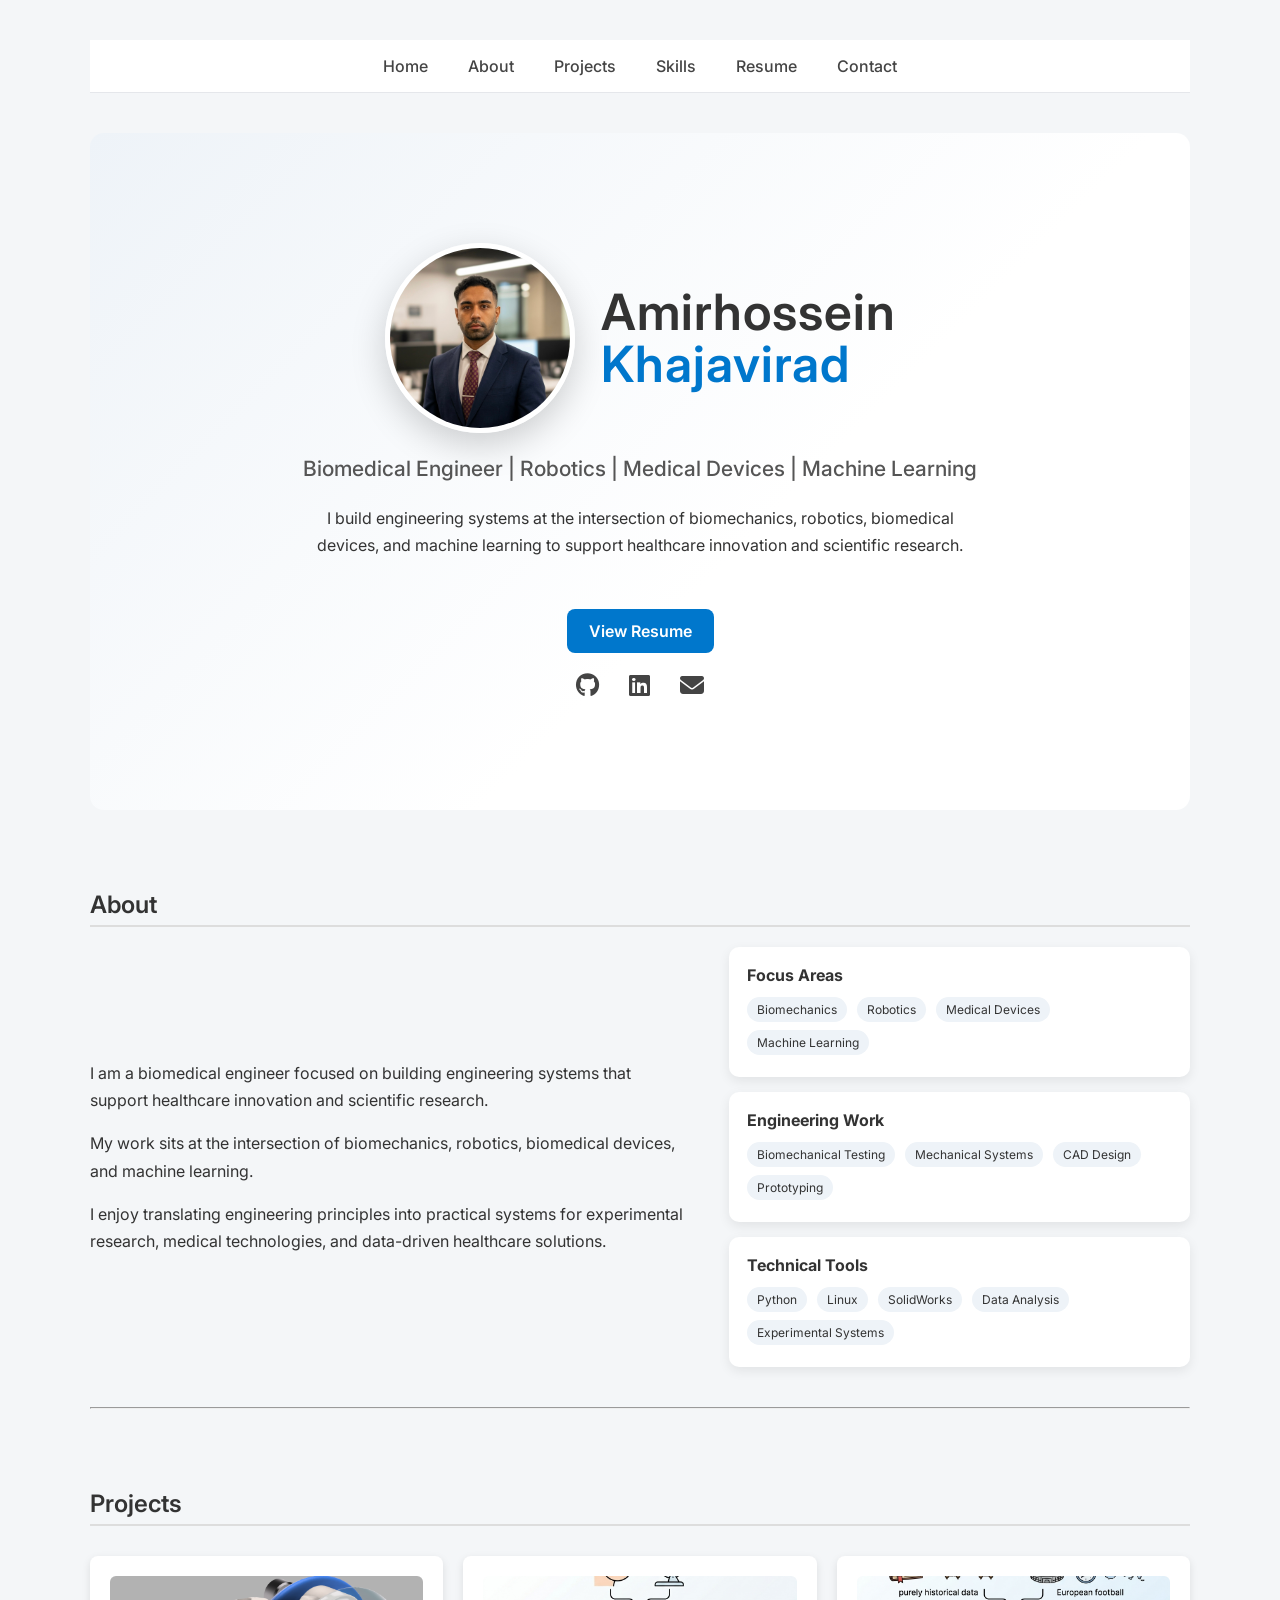
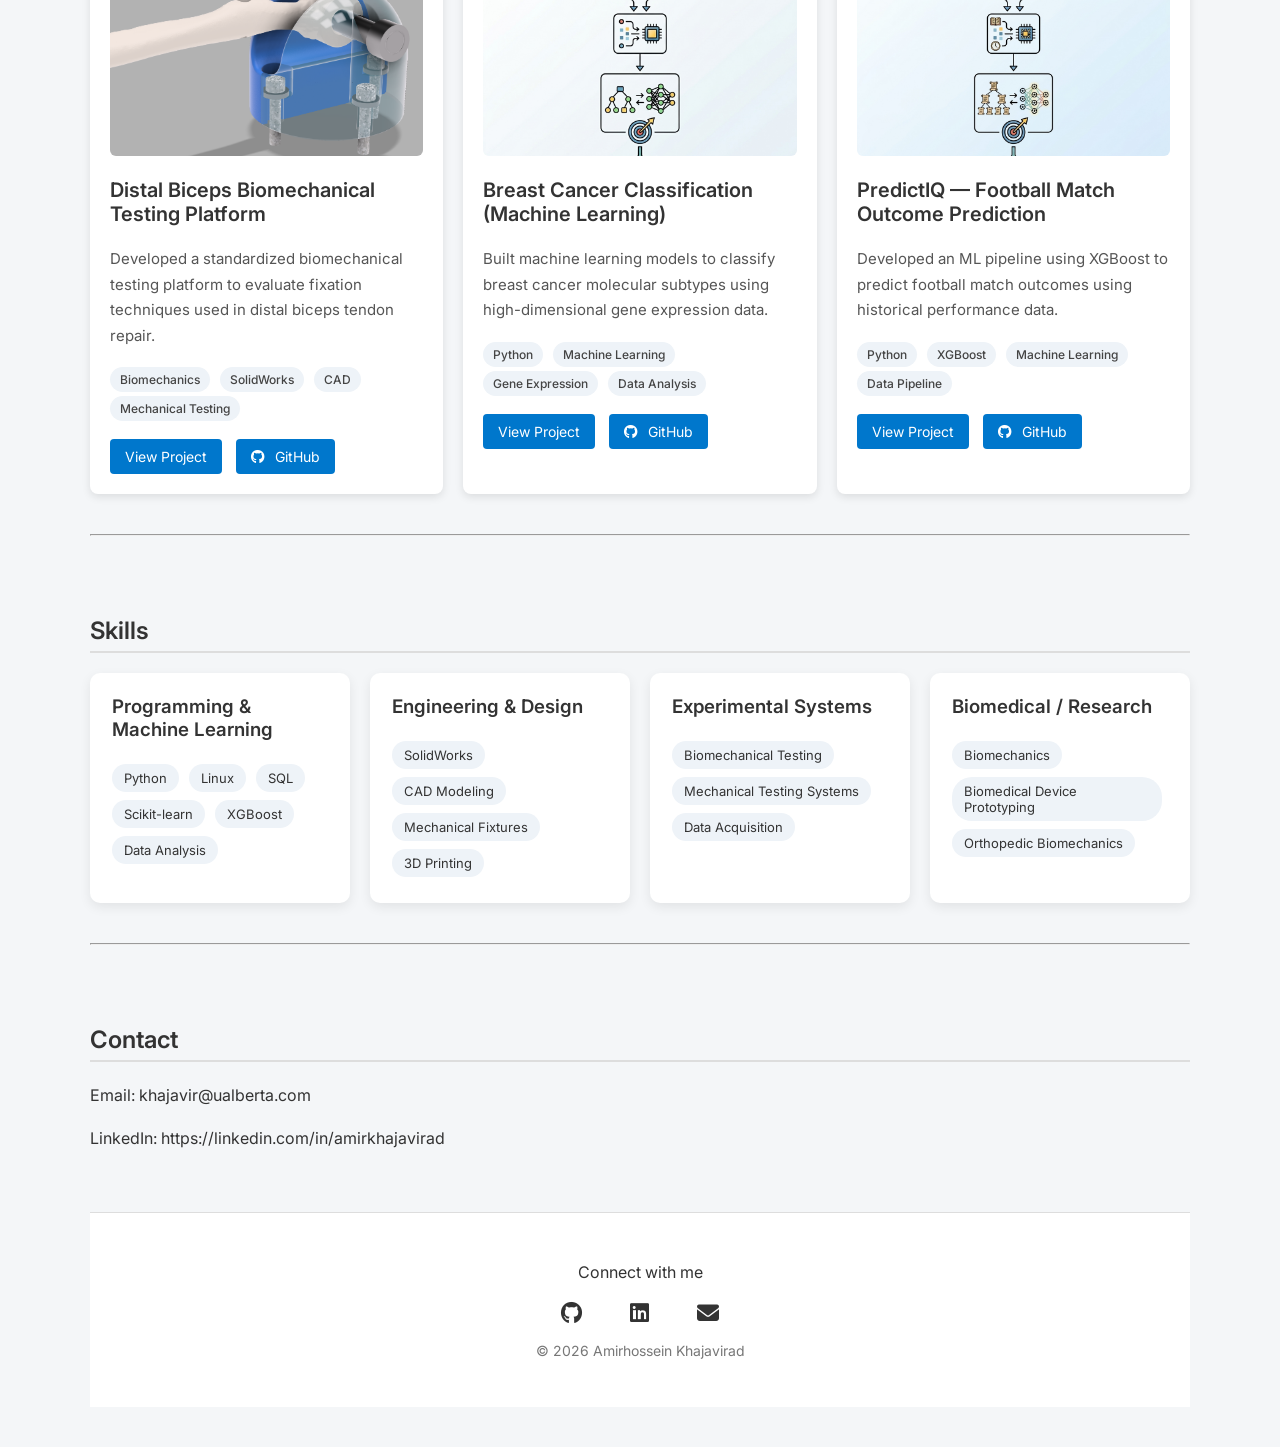
==== index.html @ d146bbdd "About part Refinement - tag" ====
<!DOCTYPE html>
<html>

<head>

<title>Amirhossein Khajavirad</title>

<link rel="preconnect" href="https://fonts.googleapis.com">
<link rel="preconnect" href="https://fonts.gstatic.com" crossorigin>

<link href="https://fonts.googleapis.com/css2?family=Inter:wght@300;400;500;600&display=swap" rel="stylesheet">

<link rel="stylesheet" href="https://cdnjs.cloudflare.com/ajax/libs/font-awesome/6.5.0/css/all.min.css">

<link rel="stylesheet" href="style.css">

</head>


<body>

<div class="container">

<nav>
<a href="#">Home</a>
<a href="#about">About</a>
<a href="#projects">Projects</a>
<a href="#skills">Skills</a>
<a href="files/resume.pdf" target="_blank">Resume</a>
<a href="#contact">Contact</a>
</nav>

<section class="hero">

<div class="hero-top">

<img src="images/profile.PNG" alt="Amirhossein Khajavirad" class="profile-photo">

<h1 class="hero-name">
<span>Amirhossein</span>
<span>Khajavirad</span>
</h1>

</div>

<p class="subtitle">
Biomedical Engineer | Robotics | Medical Devices | Machine Learning
</p>

<p class="hero-intro">
I build engineering systems at the intersection of biomechanics, robotics, biomedical devices, and machine learning to support healthcare innovation and scientific research.
</p>

<a class="resume-button" href="files/resume.pdf" target="_blank">View Resume</a>

<div class="hero-social">

<a href="https://github.com/Amirkhajavirad" target="_blank">
<i class="fa-brands fa-github"></i>
</a>

<a href="https://linkedin.com/in/amirkhajavirad" target="_blank">
<i class="fa-brands fa-linkedin"></i>
</a>

<a href="mailto:khajavir@ualberta.ca">
<i class="fa-solid fa-envelope"></i>
</a>

</div>

</section>

<h2 id="about">About</h2>

<div class="about-container">

<div class="about-text">

<p>
I am a biomedical engineer focused on building engineering systems that support healthcare innovation and scientific research.
</p>

<p>
My work sits at the intersection of biomechanics, robotics, biomedical devices, and machine learning.
</p>

<p>
I enjoy translating engineering principles into practical systems for experimental research, medical technologies, and data-driven healthcare solutions.
</p>

</div>

<div class="about-highlights">

<div class="about-box">

<h4>Focus Areas</h4>

<div class="about-tags">
<span>Biomechanics</span>
<span>Robotics</span>
<span>Medical Devices</span>
<span>Machine Learning</span>
</div>

</div>

<div class="about-box">

<h4>Engineering Work</h4>

<div class="about-tags">
<span>Biomechanical Testing</span>
<span>Mechanical Systems</span>
<span>CAD Design</span>
<span>Prototyping</span>
</div>

</div>

<div class="about-box">

<h4>Technical Tools</h4>

<div class="about-tags">
<span>Python</span>
<span>Linux</span>
<span>SolidWorks</span>
<span>Data Analysis</span>
<span>Experimental Systems</span>
</div>

</div>

</div>

</div>

<hr>

<h2 id="projects">Projects</h2>

<div class="projects">

<div class="project-card">

<img src="images/distal-biceps-project.png" alt="Distal Biceps Project">

<h3>Distal Biceps Biomechanical Testing Platform</h3>

<p>
Developed a standardized biomechanical testing platform to evaluate fixation techniques used in distal biceps tendon repair.
</p>

<div class="project-tags">
<span>Biomechanics</span>
<span>SolidWorks</span>
<span>CAD</span>
<span>Mechanical Testing</span>
</div>

<div class="project-buttons">

<a href="#">View Project</a>

<a href="#" class="github-btn">
<i class="fa-brands fa-github"></i> GitHub
</a>

</div>

</div>

<div class="project-card">

<img src="images/breast-cancer-ml.png" alt="Breast Cancer ML Project">

<h3>Breast Cancer Classification (Machine Learning)</h3>

<p>
Built machine learning models to classify breast cancer molecular subtypes using high-dimensional gene expression data.
</p>

<div class="project-tags">
<span>Python</span>
<span>Machine Learning</span>
<span>Gene Expression</span>
<span>Data Analysis</span>
</div>

<div class="project-buttons">

<a href="#">View Project</a>

<a href="#" class="github-btn">
<i class="fa-brands fa-github"></i> GitHub
</a>

</div>

</div>

<div class="project-card">

<img src="images/predictiq.png" alt="PredictIQ Project">

<h3>PredictIQ — Football Match Outcome Prediction</h3>

<p>
Developed an ML pipeline using XGBoost to predict football match outcomes using historical performance data.
</p>

<div class="project-tags">
<span>Python</span>
<span>XGBoost</span>
<span>Machine Learning</span>
<span>Data Pipeline</span>
</div>

<div class="project-buttons">

<a href="#">View Project</a>

<a href="#" class="github-btn">
<i class="fa-brands fa-github"></i> GitHub
</a>

</div>

</div>

</div>

<hr>

<h2 id="skills">Skills</h2>

<div class="skills">

<div class="skill-card">
<h3>Programming & Machine Learning</h3>

<div class="skill-tags">
<span>Python</span>
<span>Linux</span>
<span>SQL</span>
<span>Scikit-learn</span>
<span>XGBoost</span>
<span>Data Analysis</span>
</div>

</div>

<div class="skill-card">
<h3>Engineering & Design</h3>

<div class="skill-tags">
<span>SolidWorks</span>
<span>CAD Modeling</span>
<span>Mechanical Fixtures</span>
<span>3D Printing</span>
</div>

</div>

<div class="skill-card">
<h3>Experimental Systems</h3>

<div class="skill-tags">
<span>Biomechanical Testing</span>
<span>Mechanical Testing Systems</span>
<span>Data Acquisition</span>
</div>

</div>

<div class="skill-card">
<h3>Biomedical / Research</h3>

<div class="skill-tags">
<span>Biomechanics</span>
<span>Biomedical Device Prototyping</span>
<span>Orthopedic Biomechanics</span>
</div>

</div>

</div> 

<hr>

<h2 id="contact">Contact</h2>

<p>Email: khajavir@ualberta.com</p>
<p>LinkedIn: https://linkedin.com/in/amirkhajavirad</p>

<footer class="footer">

<p>Connect with me</p>

<div class="footer-links">

<a href="https://github.com/Amirkhajavirad" target="_blank">
<i class="fa-brands fa-github"></i>
</a>

<a href="https://linkedin.com/in/amirkhajavirad" target="_blank">
<i class="fa-brands fa-linkedin"></i>
</a>

<a href="mailto:khajavir@ualberta.com">
<i class="fa-solid fa-envelope"></i>
</a>

</div>

<p class="copyright">
© 2026 Amirhossein Khajavirad
</p>

</footer>

</div>

</body>

</html>
---- style.css ----
html {
    scroll-behavior: smooth;
}

body {
    font-family: 'Inter', sans-serif;
    margin: 0;
    padding: 40px;
    background-color: #f4f6f8;
    color: #333;
}

p {
    line-height: 1.7;
}

.container {
    max-width: 1100px;
    margin: auto;
    padding: 0 25px;
}

section {
    scroll-margin-top: 90px;
}

h1 {
    font-size: 40px;
}

h1, h2, h3 {
    font-weight: 600;
}

h2 {
    scroll-margin-top: 90px;
}

h2 {
    margin-top: 80px;
    margin-bottom: 20px;
    border-bottom: 2px solid #ddd;
    padding-bottom: 6px;
}

.about-text {
    max-width: 800px;
    margin: auto;
    line-height: 1.6;
}

ul {
    max-width: 800px;
}

hr {
    margin: 40px 0;
}

nav {
    position: sticky;
    top: 0;
    background: white;
    padding: 16px 0;
    text-align: center;
    border-bottom: 1px solid #e5e7eb;
    z-index: 1000;
}

nav {
    margin-bottom: 30px;
    font-weight: bold;
}

nav a {
    margin: 0 18px;
    text-decoration: none;
    color: #444;
    font-weight: 500;
    position: relative;
}

nav a:hover {
    color: #0077cc;
}

nav a::after {
    content: "";
    position: absolute;
    left: 0;
    bottom: -4px;
    width: 0%;
    height: 2px;
    background: #0077cc;
    transition: width 0.25s ease;
}

nav a:hover::after {
    width: 100%;
}

.hero {
    text-align: center;
    padding: 110px 20px;
    margin-top: 40px;
    background: linear-gradient(135deg, #eef3f8 0%, #ffffff 60%);
    border-radius: 14px;
    position: relative;
}

.hero-top {
    display: flex;
    align-items: center;
    justify-content: center;
    gap: 20px;
    margin-bottom: 15px;
}

.hero-top {
    display: flex;
    align-items: center;
    justify-content: center;
    gap: 26px;
    margin-bottom: 18px;
}

.hero-name {
    display: flex;
    flex-direction: column;
    align-items: flex-start;
    font-size: 56px;
    margin: 0;
    line-height: 1.05;
    letter-spacing: -0.5px;
}

.hero-name span:last-child {
    color: #0077cc;
}

.profile-photo {
    width: 180px;
    height: 180px;
    object-fit: cover;
    border-radius: 50%;
    border: 5px solid white;
    box-shadow: 0 12px 35px rgba(0,0,0,0.18);
}

.hero h1 {
    font-size: 50px;
    margin: 0;
    letter-spacing: 1px;
}

.hero-intro {
    max-width: 650px;
    margin: 15px auto 25px auto;
    line-height: 1.7;
}

.subtitle {
    font-size: 21px;
    color: #555;
    text-align: center;
    max-width: 700px;
    margin: 18px auto;
    font-weight: 500;
}


.projects {
    display: grid;
    grid-template-columns: repeat(auto-fit, minmax(250px, 1fr));
    gap: 20px;
    margin-top: 20px;
}

.project-card {
    background: white;
    padding: 20px;
    margin-top: 10px;
    border-radius: 8px;
    box-shadow: 0px 3px 8px rgba(0,0,0,0.1);
    transition: transform 0.2s ease, box-shadow 0.2s ease;
}

.project-card:hover {
    transform: translateY(-6px);
    box-shadow: 0px 12px 24px rgba(0,0,0,0.18);
}

.project-card h3 {
    margin-top: 8px;
    font-size: 20px;
}

.project-card p {
    font-size: 15px;
    color: #555;
}

.project-card img {
    width: 100%;
    height: 180px;
    object-fit: cover;
    border-radius: 6px;
    margin-bottom: 10px;
}

.project-buttons {
    margin-top: 18px;
}

.project-buttons a {
    display: inline-block;
    margin-right: 10px;
    padding: 9px 15px;
    background-color: #0077cc;
    color: white;
    text-decoration: none;
    border-radius: 4px;
    font-size: 14px;
}

.project-buttons a:hover {
    background-color: #005fa3;
}

.resume-button {
    display: inline-block;
    margin-top: 25px;
    padding: 12px 22px;
    background-color: #0077cc;
    color: white;
    text-decoration: none;
    border-radius: 8px;
    font-weight: 600;
    transition: all 0.2s ease;
}

.resume-button:hover {
    background-color: #005fa3;
    transform: translateY(-2px);
}

.skills {
    display: grid;
    grid-template-columns: repeat(auto-fit, minmax(250px, 1fr));
    gap: 20px;
    margin-top: 20px;
}

.skill-card {
    background: white;
    padding: 22px;
    border-radius: 10px;
    box-shadow: 0px 4px 12px rgba(0,0,0,0.08);
    transition: transform 0.2s ease, box-shadow 0.2s ease;
}

.skill-card:hover {
    transform: translateY(-4px);
    box-shadow: 0px 10px 24px rgba(0,0,0,0.12);
}
.skill-card h3 {
    margin-top: 0;
}

.footer {
    margin-top: 60px;
    padding: 30px;
    background: white;
    border-top: 1px solid #ddd;
    text-align: center;
}

.footer-links {
    margin: 10px 0;
}

.footer-links a {
    margin: 0 10px;
    text-decoration: none;
    color: #0077cc;
    font-weight: 500;
}

.footer-links a:hover {
    text-decoration: underline;
}

.footer-links i {
    font-size: 22px;
    margin: 0 12px;
    color: #333;
}

.footer-links a:hover {
    color: #0077cc;
}

.copyright {
    font-size: 14px;
    color: #777;
}

.project-tags {
    margin-top: 10px;
}

.project-tags span {
    display: inline-block;
    background: #eef3f8;
    color: #444;
    padding: 5px 10px;
    margin: 4px 6px 0 0;
    font-size: 12px;
    border-radius: 20px;
    font-weight: 500;
}


.github-btn {
    background-color: #333;
}

.github-btn:hover {
    background-color: #111;
}

.project-buttons i {
    margin-right: 6px;
}

.hero-social {
    margin-top: 18px;
}

.hero-social a {
    font-size: 24px;
    margin: 0 12px;
    color: #444;
    text-decoration: none;
    transition: transform 0.2s ease, color 0.2s ease;
}

.hero-social a:hover {
    color: #0077cc;
    transform: translateY(-2px);
}


.skill-tags {
    margin-top: 10px;
}

.skill-tags span {
    display: inline-block;
    background: #eef3f8;
    padding: 6px 12px;
    margin: 4px 6px 4px 0;
    border-radius: 20px;
    font-size: 13px;
    color: #333;
}


.about-container {
    display: grid;
    grid-template-columns: 1.3fr 1fr;
    gap: 40px;
    align-items: start;
}

.about-text p {
    margin-bottom: 15px;
}

.about-highlights {
    display: flex;
    flex-direction: column;
    gap: 15px;
}

.about-box {
    background: white;
    padding: 18px;
    border-radius: 10px;
    box-shadow: 0px 4px 12px rgba(0,0,0,0.08);
}

.about-box h4 {
    margin: 0 0 6px 0;
}

.about-tags {
    margin-top: 8px;
}

.about-tags span {
    display: inline-block;
    background: #eef3f8;
    padding: 5px 10px;
    margin: 4px 6px 4px 0;
    border-radius: 16px;
    font-size: 12px;
}

@media (max-width: 768px) {

.hero {
    padding: 70px 20px;
}

.hero-top {
    flex-direction: column;
    gap: 16px;
}

.hero-name {
    align-items: center;
    text-align: center;
    font-size: 42px;
}

.profile-photo {
    width: 140px;
    height: 140px;
}

.subtitle {
    font-size: 18px;
}

.hero-intro {
    font-size: 15px;
}

nav {
    font-size: 14px;
}

.project-card img {
    height: 160px;
}

}
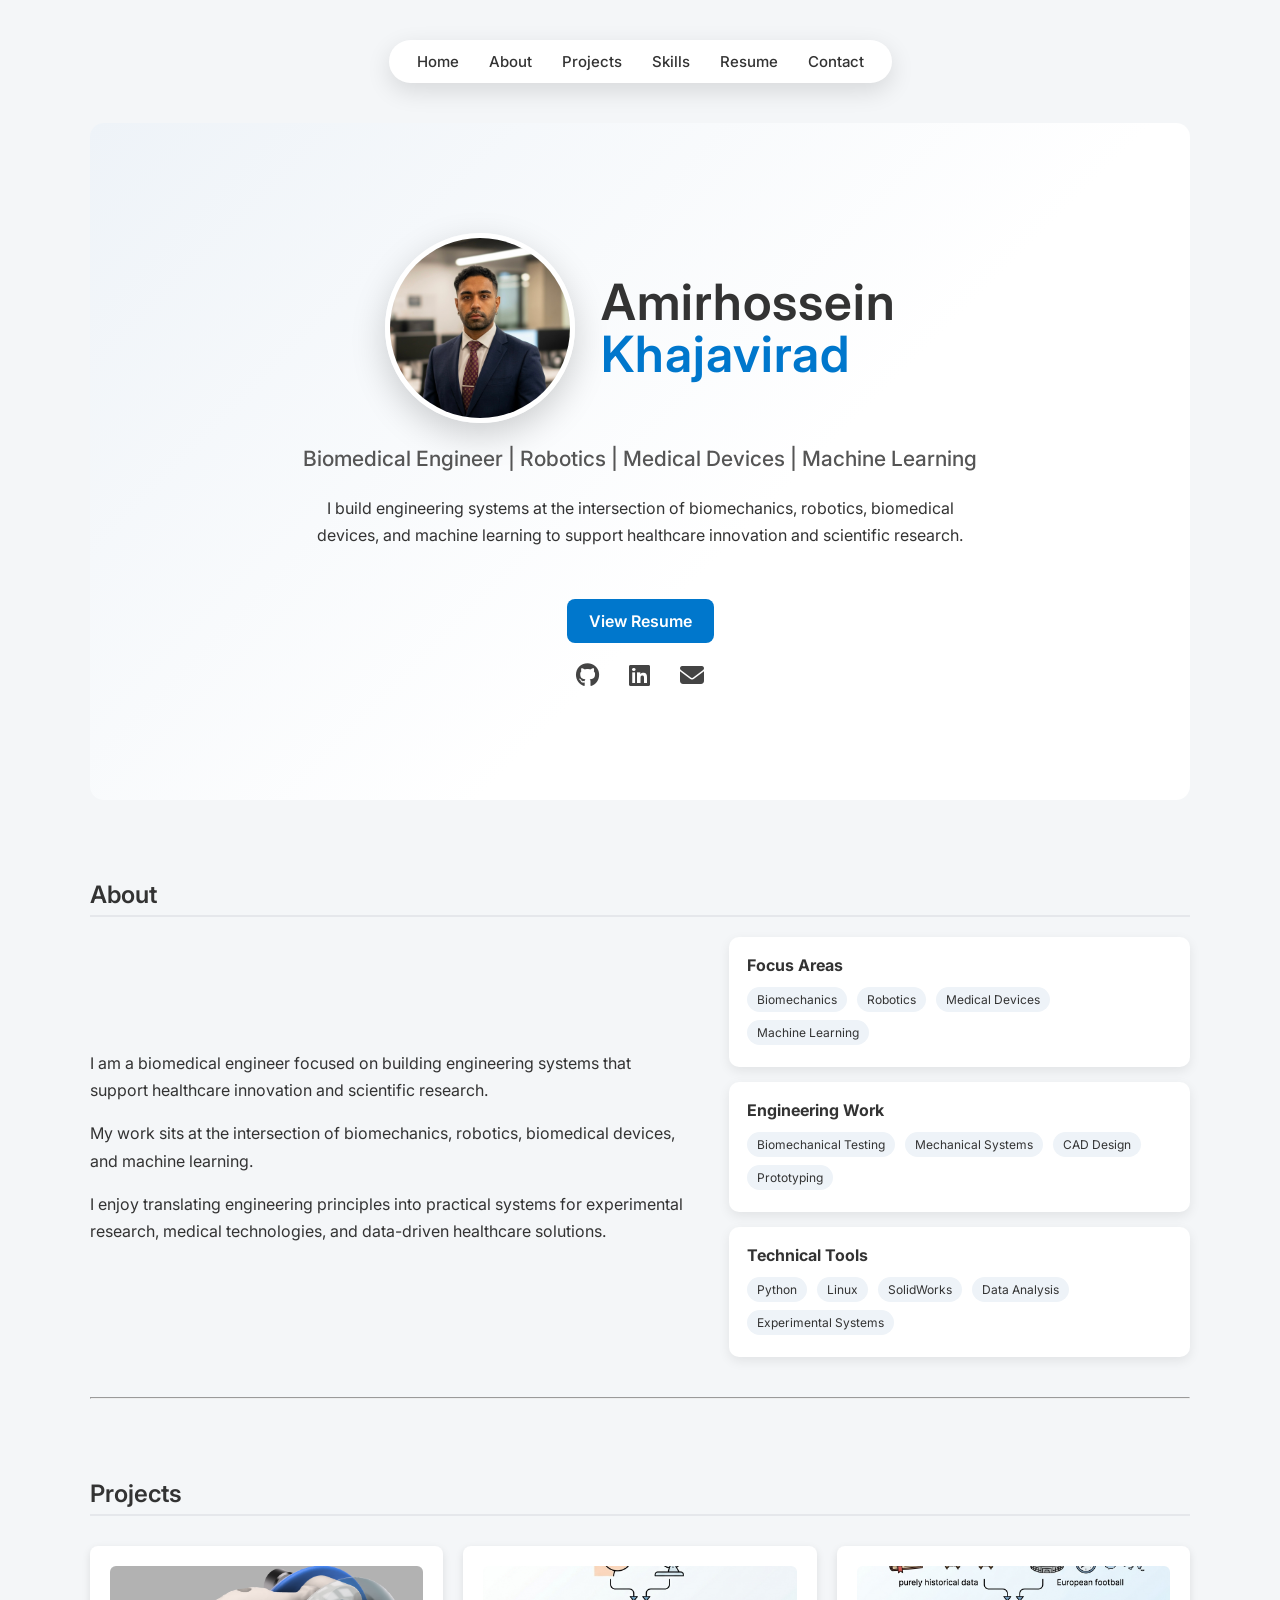
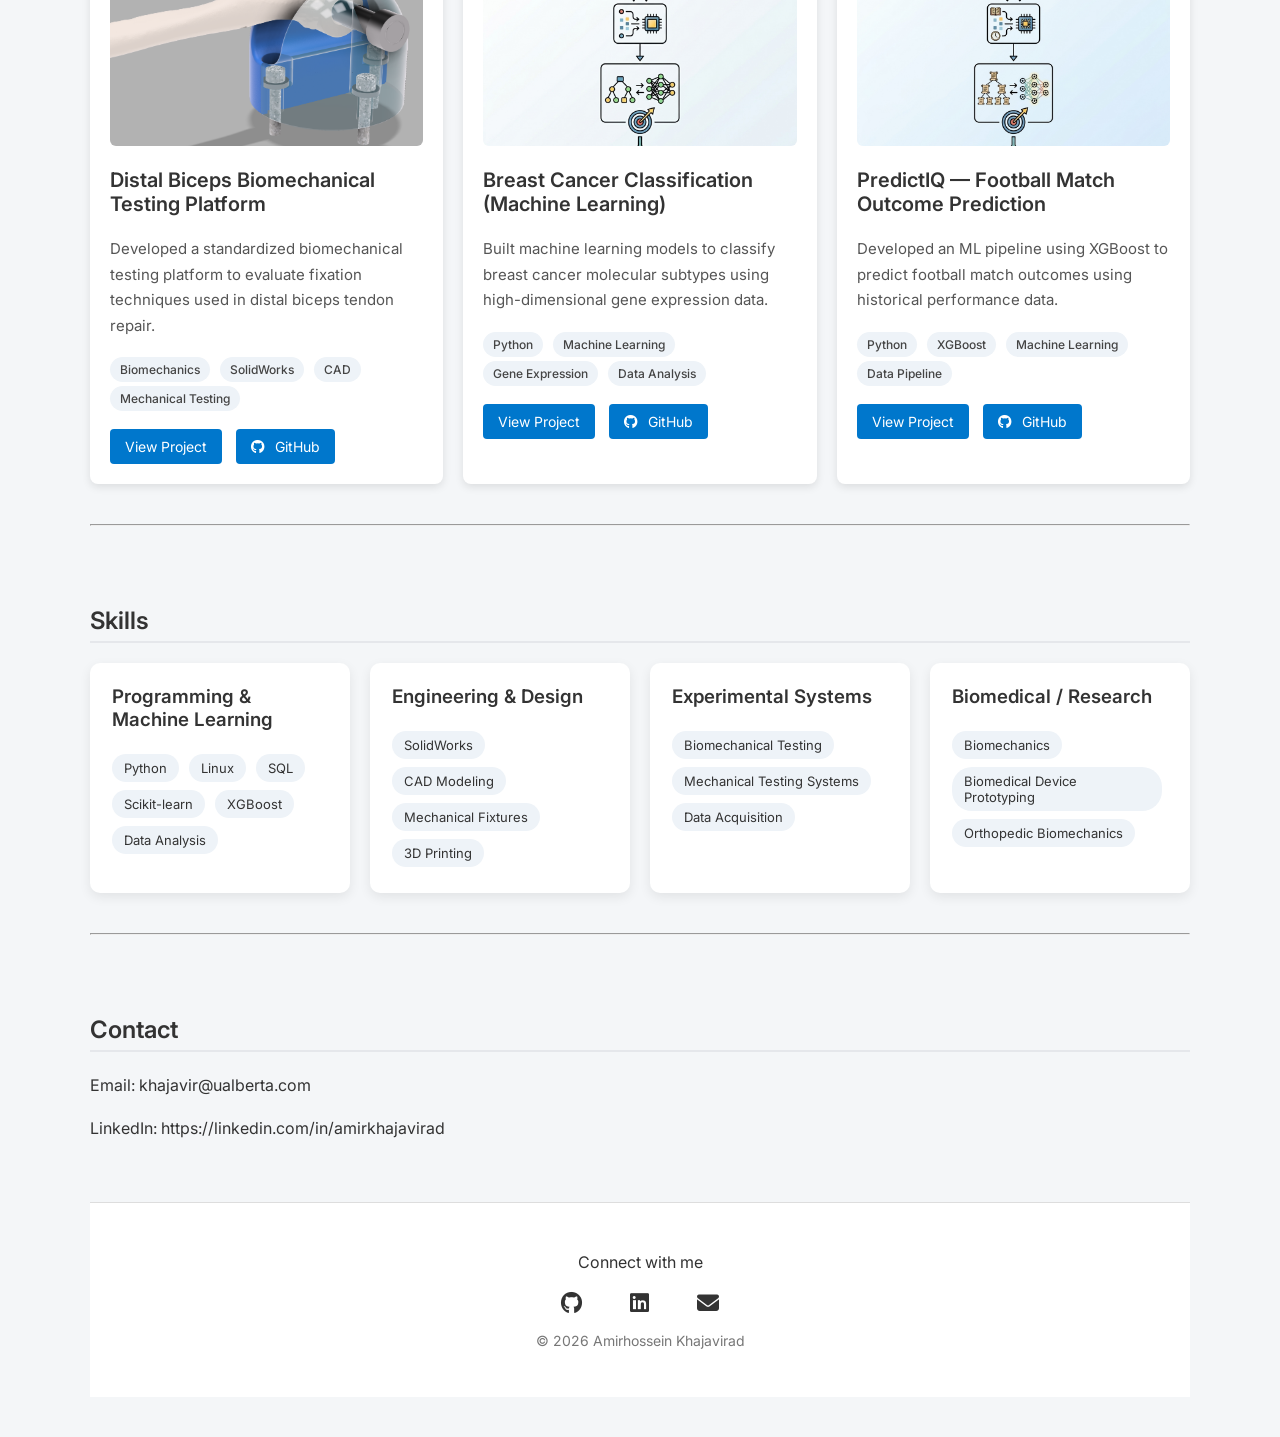
==== commit 6f2db73d: "Navigation bar improvement" ====
--- a/index.html
+++ b/index.html
@@ -20,6 +20,8 @@
 <body>
 
 <div class="container">
+
+<div class="nav-container">
 
 <nav>
 <a href="#">Home</a>
@@ -30,6 +32,8 @@
 <a href="#contact">Contact</a>
 </nav>
 
+</div>
+
 <section class="hero">
 
 <div class="hero-top">
--- a/style.css
+++ b/style.css
@@ -1,3 +1,21 @@
+:root {
+
+--primary: #0077cc;
+--primary-hover: #005fa3;
+
+--background: #f4f6f8;
+--card: #ffffff;
+
+--text-main: #333333;
+--text-secondary: #555555;
+
+--border: #e5e7eb;
+
+--tag-bg: #eef3f8;
+
+
+}
+
 html {
     scroll-behavior: smooth;
 }
@@ -6,8 +24,8 @@
     font-family: 'Inter', sans-serif;
     margin: 0;
     padding: 40px;
-    background-color: #f4f6f8;
-    color: #333;
+    background-color: var(--background);
+    color: var(--text-main);
 }
 
 p {
@@ -39,7 +57,7 @@
 h2 {
     margin-top: 80px;
     margin-bottom: 20px;
-    border-bottom: 2px solid #ddd;
+    border-bottom: 2px solid var(--border);
     padding-bottom: 6px;
 }
 
@@ -58,30 +76,37 @@
 }
 
 nav {
+    display: flex;
+    justify-content: center;
+    gap: 30px;
+}
+
+.nav-container {
     position: sticky;
-    top: 0;
-    background: white;
-    padding: 16px 0;
-    text-align: center;
-    border-bottom: 1px solid #e5e7eb;
+    top: 20px;
+    display: flex;
+    justify-content: center;
     z-index: 1000;
 }
 
-nav {
-    margin-bottom: 30px;
-    font-weight: bold;
-}
+.nav-container nav {
+    background: var(--card);
+    padding: 12px 28px;
+    border-radius: 40px;
+    box-shadow: 0px 8px 24px rgba(0,0,0,0.12);
+}
+
 
 nav a {
-    margin: 0 18px;
     text-decoration: none;
-    color: #444;
+    color: var(--text-main);
     font-weight: 500;
+    font-size: 15px;
     position: relative;
 }
 
 nav a:hover {
-    color: #0077cc;
+    color: var(--primary);
 }
 
 nav a::after {
@@ -91,13 +116,14 @@
     bottom: -4px;
     width: 0%;
     height: 2px;
-    background: #0077cc;
+    background: var(--primary);
     transition: width 0.25s ease;
 }
 
 nav a:hover::after {
     width: 100%;
 }
+
 
 .hero {
     text-align: center;
@@ -135,7 +161,7 @@
 }
 
 .hero-name span:last-child {
-    color: #0077cc;
+    color: var(--primary);
 }
 
 .profile-photo {
@@ -161,7 +187,7 @@
 
 .subtitle {
     font-size: 21px;
-    color: #555;
+    color: var(--text-secondary);
     text-align: center;
     max-width: 700px;
     margin: 18px auto;
@@ -177,7 +203,7 @@
 }
 
 .project-card {
-    background: white;
+    background: var(--card);
     padding: 20px;
     margin-top: 10px;
     border-radius: 8px;
@@ -197,7 +223,7 @@
 
 .project-card p {
     font-size: 15px;
-    color: #555;
+    color: var(--text-secondary);
 }
 
 .project-card img {
@@ -216,7 +242,7 @@
     display: inline-block;
     margin-right: 10px;
     padding: 9px 15px;
-    background-color: #0077cc;
+    background-color: var(--primary);
     color: white;
     text-decoration: none;
     border-radius: 4px;
@@ -224,14 +250,14 @@
 }
 
 .project-buttons a:hover {
-    background-color: #005fa3;
+    background-color: var(--primary-hover);
 }
 
 .resume-button {
     display: inline-block;
     margin-top: 25px;
     padding: 12px 22px;
-    background-color: #0077cc;
+    background-color: var(--primary);
     color: white;
     text-decoration: none;
     border-radius: 8px;
@@ -240,7 +266,7 @@
 }
 
 .resume-button:hover {
-    background-color: #005fa3;
+    background-color: var(--primary-hover);
     transform: translateY(-2px);
 }
 
@@ -252,7 +278,7 @@
 }
 
 .skill-card {
-    background: white;
+    background: var(--card);
     padding: 22px;
     border-radius: 10px;
     box-shadow: 0px 4px 12px rgba(0,0,0,0.08);
@@ -270,7 +296,7 @@
 .footer {
     margin-top: 60px;
     padding: 30px;
-    background: white;
+    background: var(--card);
     border-top: 1px solid #ddd;
     text-align: center;
 }
@@ -282,7 +308,7 @@
 .footer-links a {
     margin: 0 10px;
     text-decoration: none;
-    color: #0077cc;
+    color: var(--primary);
     font-weight: 500;
 }
 
@@ -297,7 +323,7 @@
 }
 
 .footer-links a:hover {
-    color: #0077cc;
+    color: var(--primary);
 }
 
 .copyright {
@@ -311,7 +337,7 @@
 
 .project-tags span {
     display: inline-block;
-    background: #eef3f8;
+    background: var(--tag-bg);
     color: #444;
     padding: 5px 10px;
     margin: 4px 6px 0 0;
@@ -346,7 +372,7 @@
 }
 
 .hero-social a:hover {
-    color: #0077cc;
+    color: var(--primary);
     transform: translateY(-2px);
 }
 
@@ -357,7 +383,7 @@
 
 .skill-tags span {
     display: inline-block;
-    background: #eef3f8;
+    background: var(--tag-bg);
     padding: 6px 12px;
     margin: 4px 6px 4px 0;
     border-radius: 20px;
@@ -384,7 +410,7 @@
 }
 
 .about-box {
-    background: white;
+    background: var(--card);
     padding: 18px;
     border-radius: 10px;
     box-shadow: 0px 4px 12px rgba(0,0,0,0.08);
@@ -400,7 +426,7 @@
 
 .about-tags span {
     display: inline-block;
-    background: #eef3f8;
+    background: var(--tag-bg);
     padding: 5px 10px;
     margin: 4px 6px 4px 0;
     border-radius: 16px;
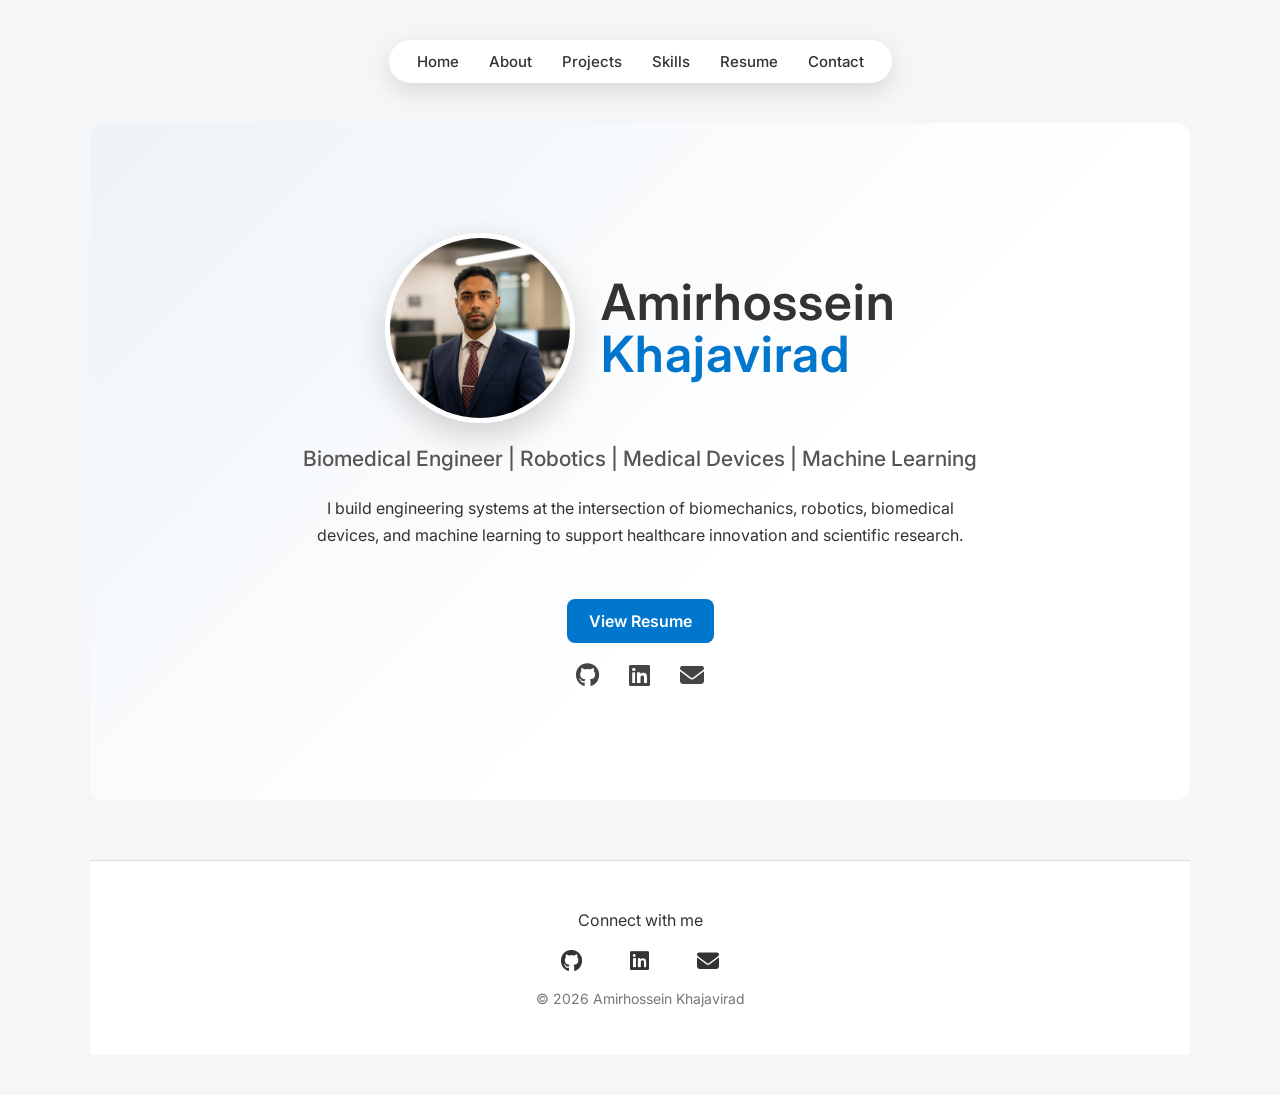
==== commit c530f404: "Multi Page structure" ====
--- a/index.html
+++ b/index.html
@@ -2,331 +2,93 @@
 <html>
 
 <head>
+    <title>Amirhossein Khajavirad</title>
 
-<title>Amirhossein Khajavirad</title>
+    <link rel="preconnect" href="https://fonts.googleapis.com">
+    <link rel="preconnect" href="https://fonts.gstatic.com" crossorigin>
 
-<link rel="preconnect" href="https://fonts.googleapis.com">
-<link rel="preconnect" href="https://fonts.gstatic.com" crossorigin>
+    <link href="https://fonts.googleapis.com/css2?family=Inter:wght@300;400;500;600&display=swap" rel="stylesheet">
 
-<link href="https://fonts.googleapis.com/css2?family=Inter:wght@300;400;500;600&display=swap" rel="stylesheet">
+    <link rel="stylesheet" href="https://cdnjs.cloudflare.com/ajax/libs/font-awesome/6.5.0/css/all.min.css">
 
-<link rel="stylesheet" href="https://cdnjs.cloudflare.com/ajax/libs/font-awesome/6.5.0/css/all.min.css">
-
-<link rel="stylesheet" href="style.css">
-
+    <link rel="stylesheet" href="style.css">
 </head>
-
 
 <body>
 
 <div class="container">
 
-<div class="nav-container">
+    <div class="nav-container">
+        <nav>
+            <a href="index.html">Home</a>
+            <a href="about.html">About</a>
+            <a href="projects.html">Projects</a>
+            <a href="skills.html">Skills</a>
+            <a href="files/resume.pdf" target="_blank">Resume</a>
+            <a href="contact.html">Contact</a>
+        </nav>
+    </div>
 
-<nav>
-<a href="#">Home</a>
-<a href="#about">About</a>
-<a href="#projects">Projects</a>
-<a href="#skills">Skills</a>
-<a href="files/resume.pdf" target="_blank">Resume</a>
-<a href="#contact">Contact</a>
-</nav>
+    <section class="hero">
 
-</div>
+        <div class="hero-top">
+            <img src="images/profile.PNG" alt="Amirhossein Khajavirad" class="profile-photo">
 
-<section class="hero">
+            <h1 class="hero-name">
+                <span>Amirhossein</span>
+                <span>Khajavirad</span>
+            </h1>
+        </div>
 
-<div class="hero-top">
+        <p class="subtitle">
+            Biomedical Engineer | Robotics | Medical Devices | Machine Learning
+        </p>
 
-<img src="images/profile.PNG" alt="Amirhossein Khajavirad" class="profile-photo">
+        <p class="hero-intro">
+            I build engineering systems at the intersection of biomechanics, robotics, biomedical devices, and machine learning to support healthcare innovation and scientific research.
+        </p>
 
-<h1 class="hero-name">
-<span>Amirhossein</span>
-<span>Khajavirad</span>
-</h1>
+        <a class="resume-button" href="files/resume.pdf" target="_blank">View Resume</a>
 
-</div>
+        <div class="hero-social">
+            <a href="https://github.com/Amirkhajavirad" target="_blank">
+                <i class="fa-brands fa-github"></i>
+            </a>
 
-<p class="subtitle">
-Biomedical Engineer | Robotics | Medical Devices | Machine Learning
-</p>
+            <a href="https://linkedin.com/in/amirkhajavirad" target="_blank">
+                <i class="fa-brands fa-linkedin"></i>
+            </a>
 
-<p class="hero-intro">
-I build engineering systems at the intersection of biomechanics, robotics, biomedical devices, and machine learning to support healthcare innovation and scientific research.
-</p>
+            <a href="mailto:khajavir@ualberta.ca">
+                <i class="fa-solid fa-envelope"></i>
+            </a>
+        </div>
 
-<a class="resume-button" href="files/resume.pdf" target="_blank">View Resume</a>
+    </section>
 
-<div class="hero-social">
+    <footer class="footer">
+        <p>Connect with me</p>
 
-<a href="https://github.com/Amirkhajavirad" target="_blank">
-<i class="fa-brands fa-github"></i>
-</a>
+        <div class="footer-links">
+            <a href="https://github.com/Amirkhajavirad" target="_blank">
+                <i class="fa-brands fa-github"></i>
+            </a>
 
-<a href="https://linkedin.com/in/amirkhajavirad" target="_blank">
-<i class="fa-brands fa-linkedin"></i>
-</a>
+            <a href="https://linkedin.com/in/amirkhajavirad" target="_blank">
+                <i class="fa-brands fa-linkedin"></i>
+            </a>
 
-<a href="mailto:khajavir@ualberta.ca">
-<i class="fa-solid fa-envelope"></i>
-</a>
+            <a href="mailto:khajavir@ualberta.com">
+                <i class="fa-solid fa-envelope"></i>
+            </a>
+        </div>
 
-</div>
-
-</section>
-
-<h2 id="about">About</h2>
-
-<div class="about-container">
-
-<div class="about-text">
-
-<p>
-I am a biomedical engineer focused on building engineering systems that support healthcare innovation and scientific research.
-</p>
-
-<p>
-My work sits at the intersection of biomechanics, robotics, biomedical devices, and machine learning.
-</p>
-
-<p>
-I enjoy translating engineering principles into practical systems for experimental research, medical technologies, and data-driven healthcare solutions.
-</p>
-
-</div>
-
-<div class="about-highlights">
-
-<div class="about-box">
-
-<h4>Focus Areas</h4>
-
-<div class="about-tags">
-<span>Biomechanics</span>
-<span>Robotics</span>
-<span>Medical Devices</span>
-<span>Machine Learning</span>
-</div>
-
-</div>
-
-<div class="about-box">
-
-<h4>Engineering Work</h4>
-
-<div class="about-tags">
-<span>Biomechanical Testing</span>
-<span>Mechanical Systems</span>
-<span>CAD Design</span>
-<span>Prototyping</span>
-</div>
-
-</div>
-
-<div class="about-box">
-
-<h4>Technical Tools</h4>
-
-<div class="about-tags">
-<span>Python</span>
-<span>Linux</span>
-<span>SolidWorks</span>
-<span>Data Analysis</span>
-<span>Experimental Systems</span>
-</div>
-
-</div>
-
-</div>
-
-</div>
-
-<hr>
-
-<h2 id="projects">Projects</h2>
-
-<div class="projects">
-
-<div class="project-card">
-
-<img src="images/distal-biceps-project.png" alt="Distal Biceps Project">
-
-<h3>Distal Biceps Biomechanical Testing Platform</h3>
-
-<p>
-Developed a standardized biomechanical testing platform to evaluate fixation techniques used in distal biceps tendon repair.
-</p>
-
-<div class="project-tags">
-<span>Biomechanics</span>
-<span>SolidWorks</span>
-<span>CAD</span>
-<span>Mechanical Testing</span>
-</div>
-
-<div class="project-buttons">
-
-<a href="#">View Project</a>
-
-<a href="#" class="github-btn">
-<i class="fa-brands fa-github"></i> GitHub
-</a>
-
-</div>
-
-</div>
-
-<div class="project-card">
-
-<img src="images/breast-cancer-ml.png" alt="Breast Cancer ML Project">
-
-<h3>Breast Cancer Classification (Machine Learning)</h3>
-
-<p>
-Built machine learning models to classify breast cancer molecular subtypes using high-dimensional gene expression data.
-</p>
-
-<div class="project-tags">
-<span>Python</span>
-<span>Machine Learning</span>
-<span>Gene Expression</span>
-<span>Data Analysis</span>
-</div>
-
-<div class="project-buttons">
-
-<a href="#">View Project</a>
-
-<a href="#" class="github-btn">
-<i class="fa-brands fa-github"></i> GitHub
-</a>
-
-</div>
-
-</div>
-
-<div class="project-card">
-
-<img src="images/predictiq.png" alt="PredictIQ Project">
-
-<h3>PredictIQ — Football Match Outcome Prediction</h3>
-
-<p>
-Developed an ML pipeline using XGBoost to predict football match outcomes using historical performance data.
-</p>
-
-<div class="project-tags">
-<span>Python</span>
-<span>XGBoost</span>
-<span>Machine Learning</span>
-<span>Data Pipeline</span>
-</div>
-
-<div class="project-buttons">
-
-<a href="#">View Project</a>
-
-<a href="#" class="github-btn">
-<i class="fa-brands fa-github"></i> GitHub
-</a>
-
-</div>
-
-</div>
-
-</div>
-
-<hr>
-
-<h2 id="skills">Skills</h2>
-
-<div class="skills">
-
-<div class="skill-card">
-<h3>Programming & Machine Learning</h3>
-
-<div class="skill-tags">
-<span>Python</span>
-<span>Linux</span>
-<span>SQL</span>
-<span>Scikit-learn</span>
-<span>XGBoost</span>
-<span>Data Analysis</span>
-</div>
-
-</div>
-
-<div class="skill-card">
-<h3>Engineering & Design</h3>
-
-<div class="skill-tags">
-<span>SolidWorks</span>
-<span>CAD Modeling</span>
-<span>Mechanical Fixtures</span>
-<span>3D Printing</span>
-</div>
-
-</div>
-
-<div class="skill-card">
-<h3>Experimental Systems</h3>
-
-<div class="skill-tags">
-<span>Biomechanical Testing</span>
-<span>Mechanical Testing Systems</span>
-<span>Data Acquisition</span>
-</div>
-
-</div>
-
-<div class="skill-card">
-<h3>Biomedical / Research</h3>
-
-<div class="skill-tags">
-<span>Biomechanics</span>
-<span>Biomedical Device Prototyping</span>
-<span>Orthopedic Biomechanics</span>
-</div>
-
-</div>
-
-</div> 
-
-<hr>
-
-<h2 id="contact">Contact</h2>
-
-<p>Email: khajavir@ualberta.com</p>
-<p>LinkedIn: https://linkedin.com/in/amirkhajavirad</p>
-
-<footer class="footer">
-
-<p>Connect with me</p>
-
-<div class="footer-links">
-
-<a href="https://github.com/Amirkhajavirad" target="_blank">
-<i class="fa-brands fa-github"></i>
-</a>
-
-<a href="https://linkedin.com/in/amirkhajavirad" target="_blank">
-<i class="fa-brands fa-linkedin"></i>
-</a>
-
-<a href="mailto:khajavir@ualberta.com">
-<i class="fa-solid fa-envelope"></i>
-</a>
-
-</div>
-
-<p class="copyright">
-© 2026 Amirhossein Khajavirad
-</p>
-
-</footer>
+        <p class="copyright">
+            © 2026 Amirhossein Khajavirad
+        </p>
+    </footer>
 
 </div>
 
 </body>
-
 </html>
--- a/style.css
+++ b/style.css
@@ -235,22 +235,40 @@
 }
 
 .project-buttons {
-    margin-top: 18px;
+    display: flex;
+    flex-direction: column;
+    gap: 12px;
+    margin-top: 14px;
 }
 
 .project-buttons a {
-    display: inline-block;
-    margin-right: 10px;
+    display: inline-flex;
+    align-items: center;
+    justify-content: center;
+    gap: 6px;
     padding: 9px 15px;
     background-color: var(--primary);
     color: white;
     text-decoration: none;
-    border-radius: 4px;
+    border-radius: 6px;
     font-size: 14px;
+
+    transition: transform 0.15s ease, box-shadow 0.15s ease;
 }
 
 .project-buttons a:hover {
-    background-color: var(--primary-hover);
+    transform: translateY(-2px);
+    box-shadow: 0 4px 10px rgba(0,0,0,0.15);
+}
+
+.project-buttons {
+    display: flex;
+    gap: 10px;
+    margin-top: 14px;
+}
+
+.project-buttons i {
+    margin-right: 6px;
 }
 
 .resume-button {
@@ -433,7 +451,12 @@
     font-size: 12px;
 }
 
+
 @media (max-width: 768px) {
+
+nav {
+    flex-wrap: wrap;
+}
 
 .hero {
     padding: 70px 20px;
@@ -447,7 +470,7 @@
 .hero-name {
     align-items: center;
     text-align: center;
-    font-size: 42px;
+    font-size: 36px;
 }
 
 .profile-photo {
@@ -456,19 +479,55 @@
 }
 
 .subtitle {
-    font-size: 18px;
+    font-size: 17px;
 }
 
 .hero-intro {
     font-size: 15px;
 }
 
-nav {
+/* Navigation */
+
+.nav-container nav {
+    padding: 10px 18px;
+    gap: 18px;
+}
+
+nav a {
     font-size: 14px;
+}
+
+/* About */
+
+.about-container {
+    grid-template-columns: 1fr;
+    gap: 25px;
+}
+
+/* Projects */
+
+.projects {
+    grid-template-columns: 1fr;
 }
 
 .project-card img {
     height: 160px;
 }
 
+/* Skills */
+
+.skills {
+    grid-template-columns: 1fr;
+}
+
+/* Project Buttons */
+
+.project-buttons {
+    flex-direction: column;
+}
+
+.project-buttons a {
+    width: 100%;
+}
+
 }
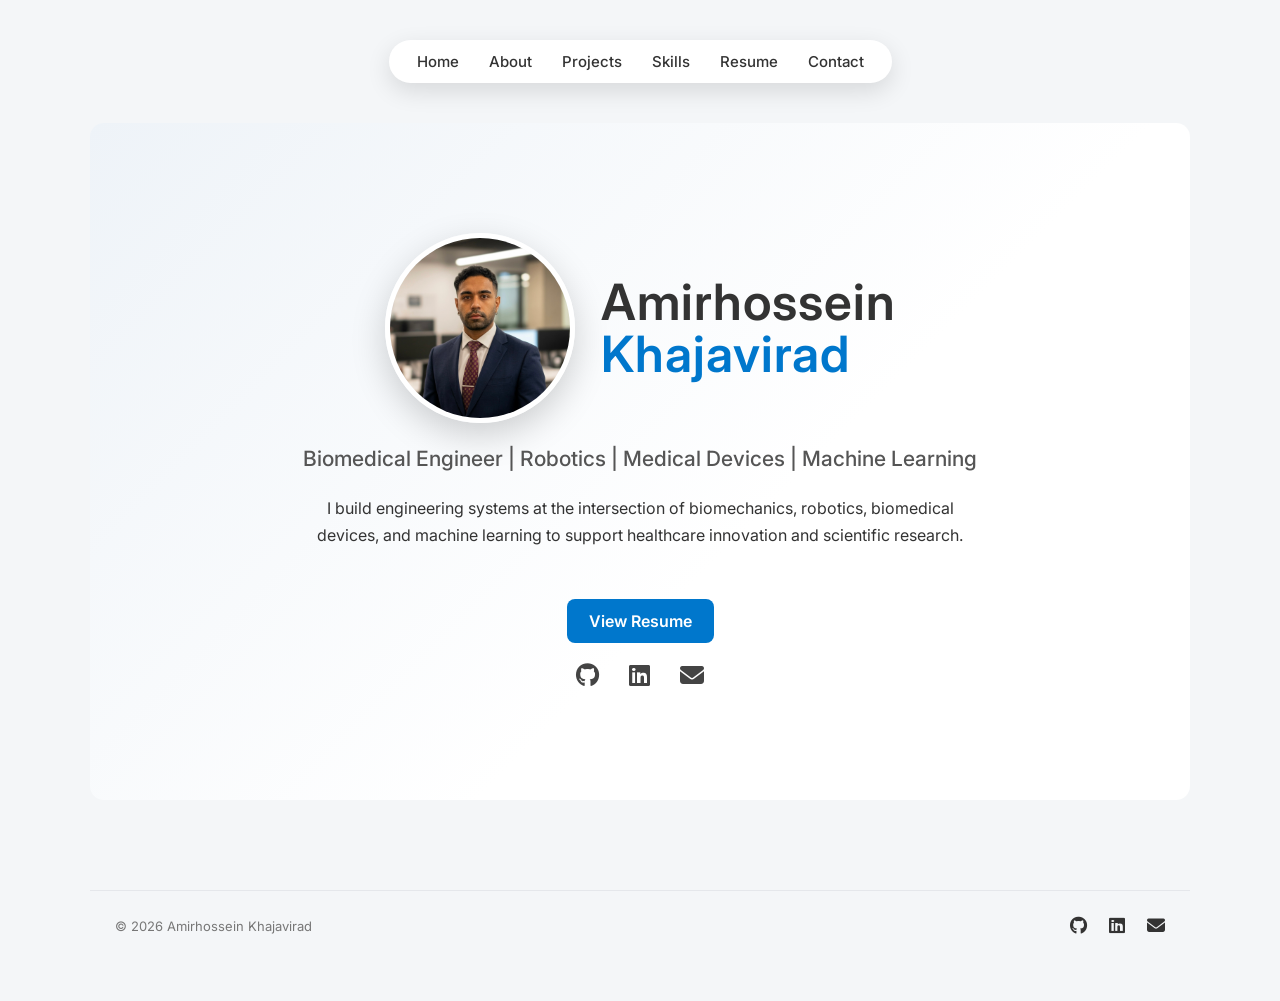
==== commit cb6602c6: "footer refinement" ====
--- a/index.html
+++ b/index.html
@@ -66,27 +66,34 @@
 
     </section>
 
-    <footer class="footer">
-        <p>Connect with me</p>
 
-        <div class="footer-links">
-            <a href="https://github.com/Amirkhajavirad" target="_blank">
-                <i class="fa-brands fa-github"></i>
-            </a>
+<footer class="footer">
 
-            <a href="https://linkedin.com/in/amirkhajavirad" target="_blank">
-                <i class="fa-brands fa-linkedin"></i>
-            </a>
+<div class="footer-container">
 
-            <a href="mailto:khajavir@ualberta.com">
-                <i class="fa-solid fa-envelope"></i>
-            </a>
-        </div>
+<div class="footer-left">
+© 2026 Amirhossein Khajavirad
+</div>
 
-        <p class="copyright">
-            © 2026 Amirhossein Khajavirad
-        </p>
-    </footer>
+<div class="footer-right">
+
+<a href="https://github.com/Amirkhajavirad" target="_blank">
+<i class="fa-brands fa-github"></i>
+</a>
+
+<a href="https://linkedin.com/in/amirkhajavirad" target="_blank">
+<i class="fa-brands fa-linkedin"></i>
+</a>
+
+<a href="mailto:khajavir@ualberta.ca">
+<i class="fa-solid fa-envelope"></i>
+</a>
+
+</div>
+
+</div>
+
+</footer>
 
 </div>
 
--- a/style.css
+++ b/style.css
@@ -451,6 +451,84 @@
     font-size: 12px;
 }
 
+.contact-intro{
+max-width:700px;
+margin:20px auto 40px auto;
+text-align:center;
+color:var(--text-secondary);
+}
+
+.contact-grid{
+display:grid;
+grid-template-columns:repeat(auto-fit,minmax(220px,1fr));
+gap:20px;
+margin-top:20px;
+}
+
+.contact-card{
+background:var(--card);
+padding:30px 20px;
+border-radius:12px;
+text-align:center;
+box-shadow:0px 6px 18px rgba(0,0,0,0.08);
+transition:transform 0.2s ease, box-shadow 0.2s ease;
+}
+
+.contact-card:hover{
+transform:translateY(-5px);
+box-shadow:0px 12px 26px rgba(0,0,0,0.15);
+}
+
+.contact-card i{
+font-size:28px;
+color:var(--primary);
+margin-bottom:12px;
+}
+
+.contact-card h3{
+margin:10px 0 6px 0;
+}
+
+.contact-card a{
+color:var(--primary);
+text-decoration:none;
+font-weight:500;
+}
+
+.footer{
+margin-top:90px;
+padding:25px 0;
+border-top:1px solid var(--border);
+background:transparent;
+}
+
+.footer-container{
+max-width:1100px;
+margin:auto;
+display:flex;
+justify-content:space-between;
+align-items:center;
+padding:0 25px;
+}
+
+.footer-left{
+font-size:13px;
+color:#777;
+}
+
+.footer-right a{
+margin-left:18px;
+color:var(--text-main);
+font-size:18px;
+text-decoration:none;   /* ← important */
+display:inline-flex;    /* ← important */
+align-items:center;
+}
+
+.footer-right a:hover{
+color:var(--primary);
+transform:translateY(-2px);
+}
 
 @media (max-width: 768px) {
 
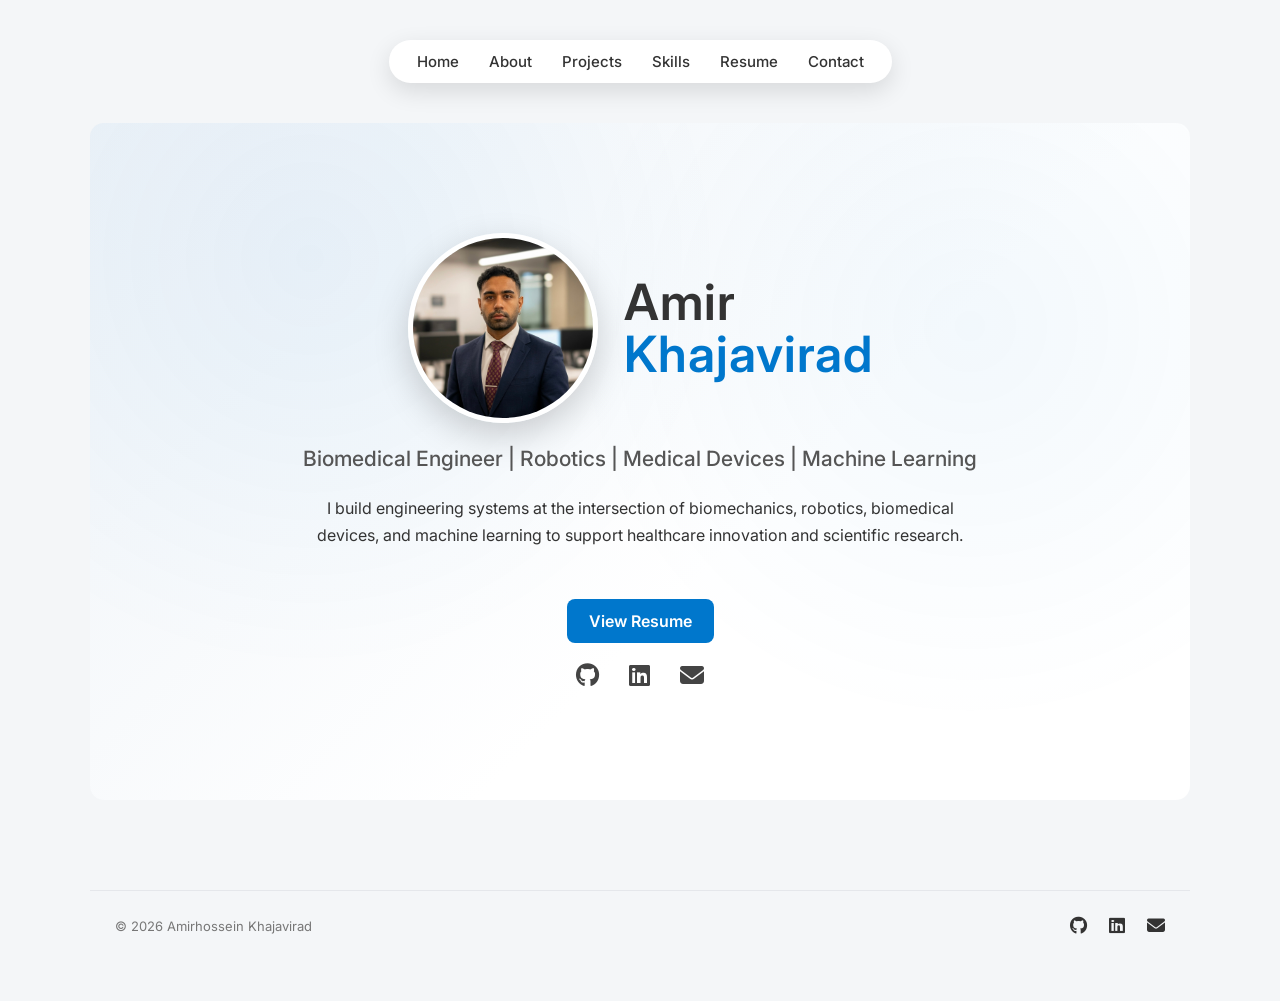
==== commit ac488dab: "Adding Resume" ====
--- a/index.html
+++ b/index.html
@@ -35,7 +35,7 @@
             <img src="images/profile.PNG" alt="Amirhossein Khajavirad" class="profile-photo">
 
             <h1 class="hero-name">
-                <span>Amirhossein</span>
+                <span>Amir</span>
                 <span>Khajavirad</span>
             </h1>
         </div>
--- a/style.css
+++ b/style.css
@@ -21,12 +21,15 @@
 }
 
 body {
-    font-family: 'Inter', sans-serif;
-    margin: 0;
-    padding: 40px;
-    background-color: var(--background);
-    color: var(--text-main);
-}
+font-family: 'Inter', sans-serif;
+margin: 0;
+padding: 40px;
+background-color: var(--background);
+color: var(--text-main);
+animation:fadeIn 0.6s ease;
+}
+
+
 
 p {
     line-height: 1.7;
@@ -61,10 +64,12 @@
     padding-bottom: 6px;
 }
 
-.about-text {
-    max-width: 800px;
-    margin: auto;
-    line-height: 1.6;
+.about-text{
+    max-width:680px;
+    margin:auto;
+    line-height:1.7;
+    font-size:16px;
+    color:var(--text-secondary);
 }
 
 ul {
@@ -125,13 +130,17 @@
 }
 
 
-.hero {
-    text-align: center;
-    padding: 110px 20px;
-    margin-top: 40px;
-    background: linear-gradient(135deg, #eef3f8 0%, #ffffff 60%);
-    border-radius: 14px;
-    position: relative;
+.hero{
+text-align:center;
+padding:110px 20px;
+margin-top:40px;
+border-radius:14px;
+position:relative;
+
+background:
+radial-gradient(circle at 20% 20%, rgba(0,119,204,0.06), transparent 40%),
+radial-gradient(circle at 80% 30%, rgba(0,119,204,0.05), transparent 40%),
+linear-gradient(135deg,#eef3f8 0%,#ffffff 60%);
 }
 
 .hero-top {
@@ -195,9 +204,16 @@
 }
 
 
+/* .projects {
+    display: grid;
+    grid-template-columns: repeat(auto-fit, minmax(250px, 1fr));
+    gap: 20px;
+    margin-top: 20px;
+} */
+
 .projects {
     display: grid;
-    grid-template-columns: repeat(auto-fit, minmax(250px, 1fr));
+    grid-template-columns: repeat(3, 1fr); /* ← force 3 per row */
     gap: 20px;
     margin-top: 20px;
 }
@@ -208,12 +224,14 @@
     margin-top: 10px;
     border-radius: 8px;
     box-shadow: 0px 3px 8px rgba(0,0,0,0.1);
-    transition: transform 0.2s ease, box-shadow 0.2s ease;
-}
-
-.project-card:hover {
-    transform: translateY(-6px);
-    box-shadow: 0px 12px 24px rgba(0,0,0,0.18);
+    transition:transform 0.25s ease, box-shadow 0.25s ease;
+}
+
+
+
+.project-card:hover{
+transform:translateY(-8px);
+box-shadow:0 18px 40px rgba(0,0,0,0.15);
 }
 
 .project-card h3 {
@@ -530,6 +548,33 @@
 transform:translateY(-2px);
 }
 
+.github-chart{
+text-align:center;
+margin-top:20px;
+}
+
+.github-chart img{
+max-width:100%;
+border-radius:8px;
+}
+
+@keyframes fadeIn{
+from{
+opacity:0;
+transform:translateY(10px);
+}
+to{
+opacity:1;
+transform:translateY(0);
+}
+}
+
+@media (max-width: 1024px) {
+    .projects {
+        grid-template-columns: repeat(2, 1fr);
+    }
+}
+
 @media (max-width: 768px) {
 
 nav {
@@ -602,6 +647,7 @@
 
 .project-buttons {
     flex-direction: column;
+    gap: 12px;
 }
 
 .project-buttons a {
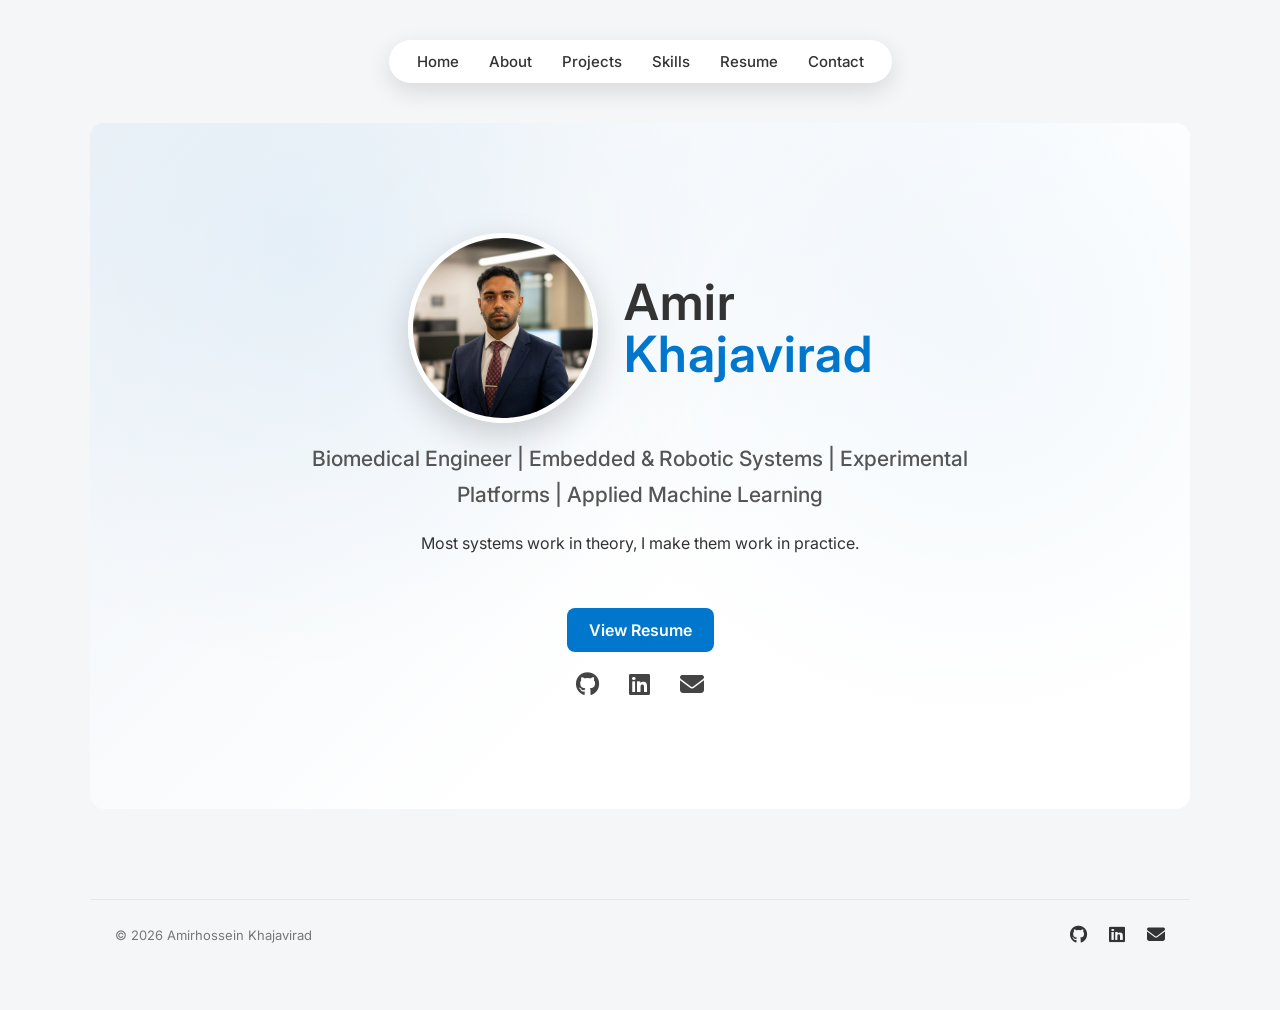
==== commit d4ea3481: "About/Index section refinement" ====
--- a/index.html
+++ b/index.html
@@ -41,11 +41,11 @@
         </div>
 
         <p class="subtitle">
-            Biomedical Engineer | Robotics | Medical Devices | Machine Learning
+            Biomedical Engineer | Embedded & Robotic Systems | Experimental Platforms | Applied Machine Learning
         </p>
 
         <p class="hero-intro">
-            I build engineering systems at the intersection of biomechanics, robotics, biomedical devices, and machine learning to support healthcare innovation and scientific research.
+            Most systems work in theory, I make them work in practice.
         </p>
 
         <a class="resume-button" href="files/resume.pdf" target="_blank">View Resume</a>
--- a/style.css
+++ b/style.css
@@ -71,6 +71,12 @@
     font-size:16px;
     color:var(--text-secondary);
 }
+
+/* .about-text p {
+    max-width: 700px;
+    margin: 0 auto 18px auto;
+    line-height: 1.75;
+} */
 
 ul {
     max-width: 800px;
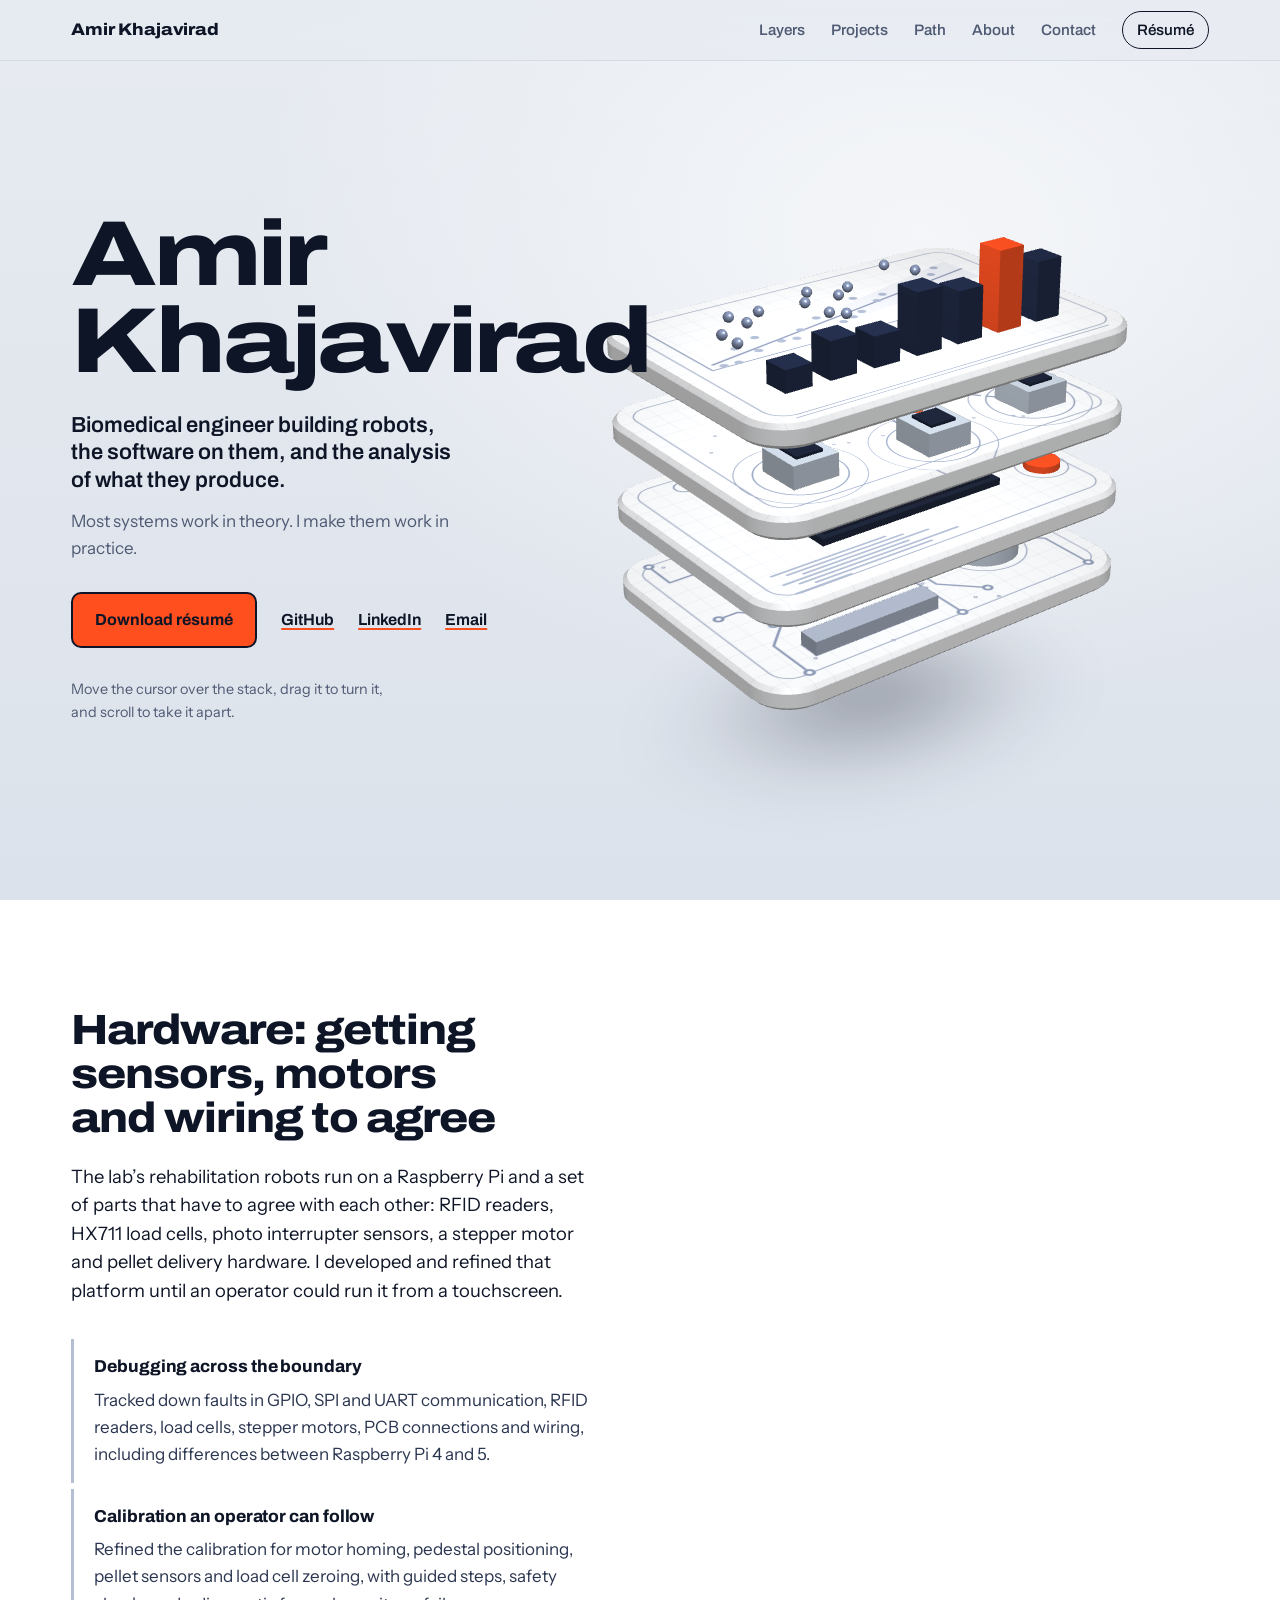
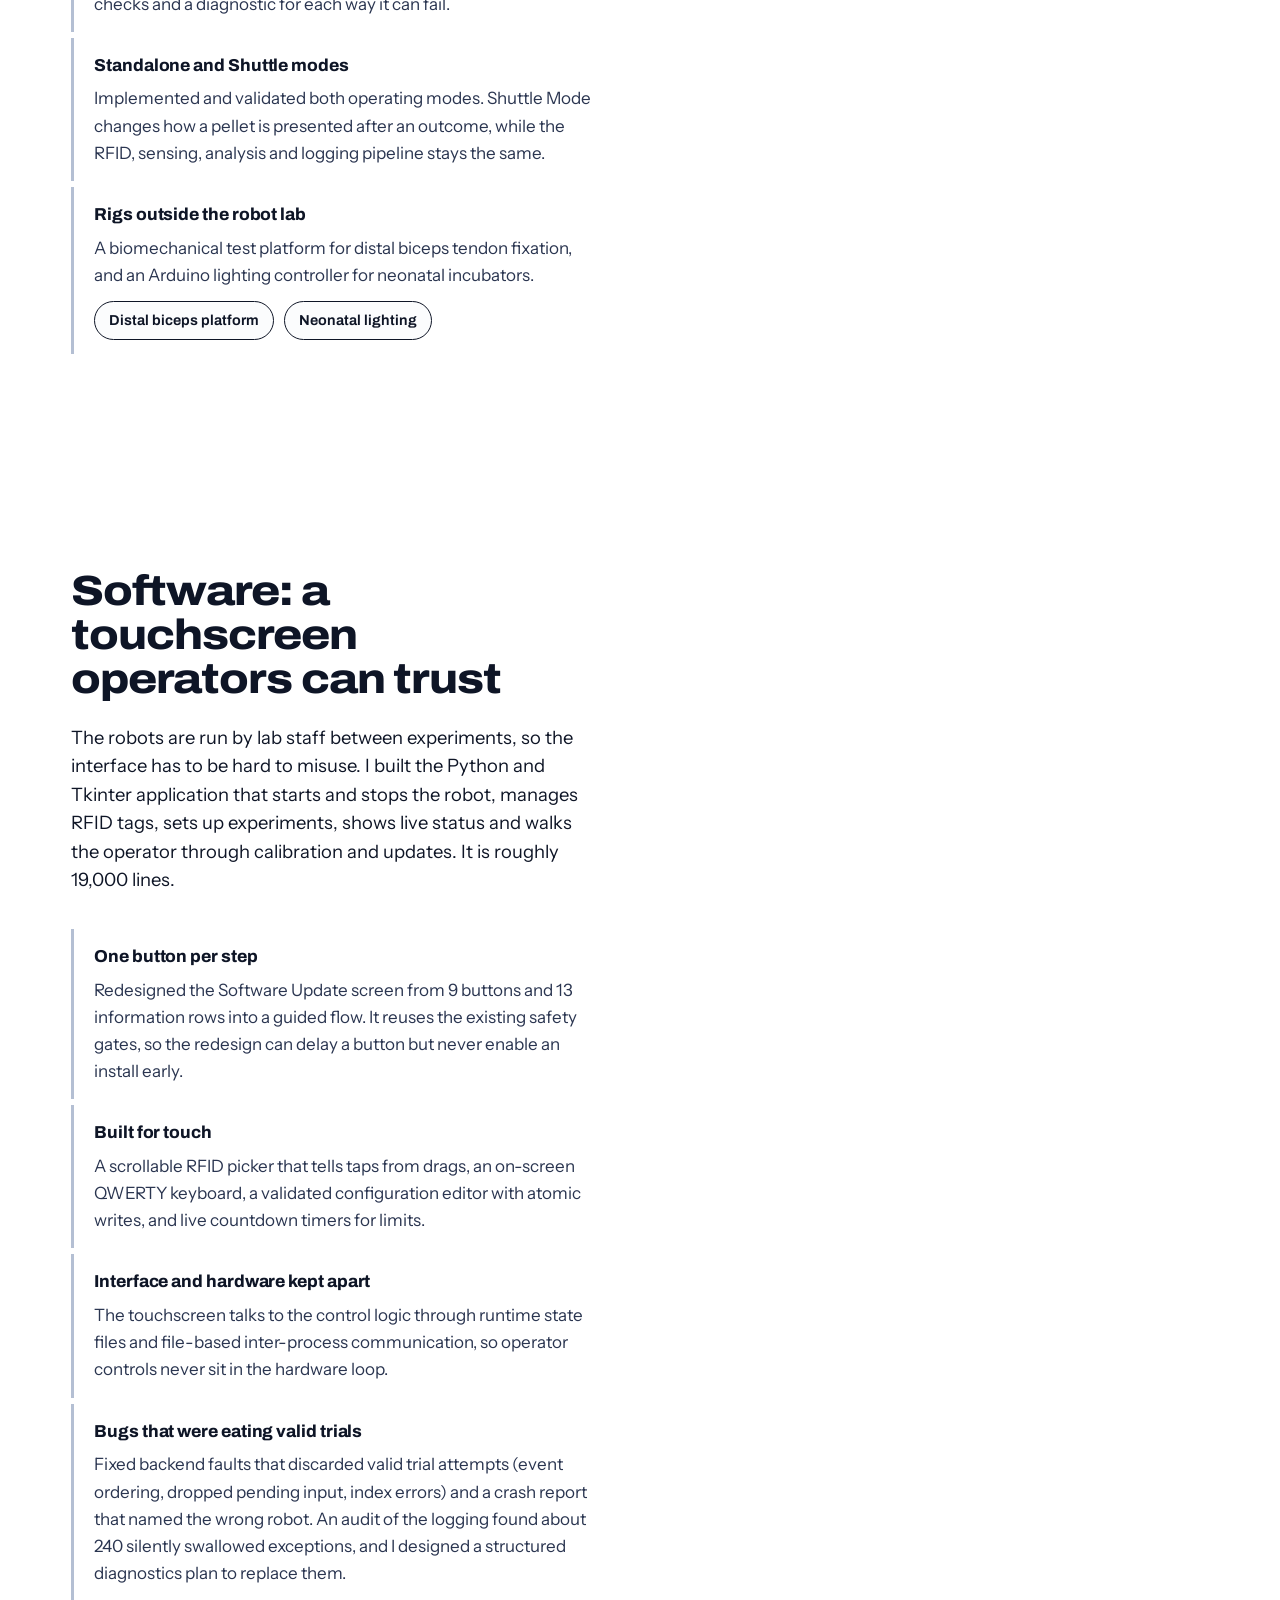
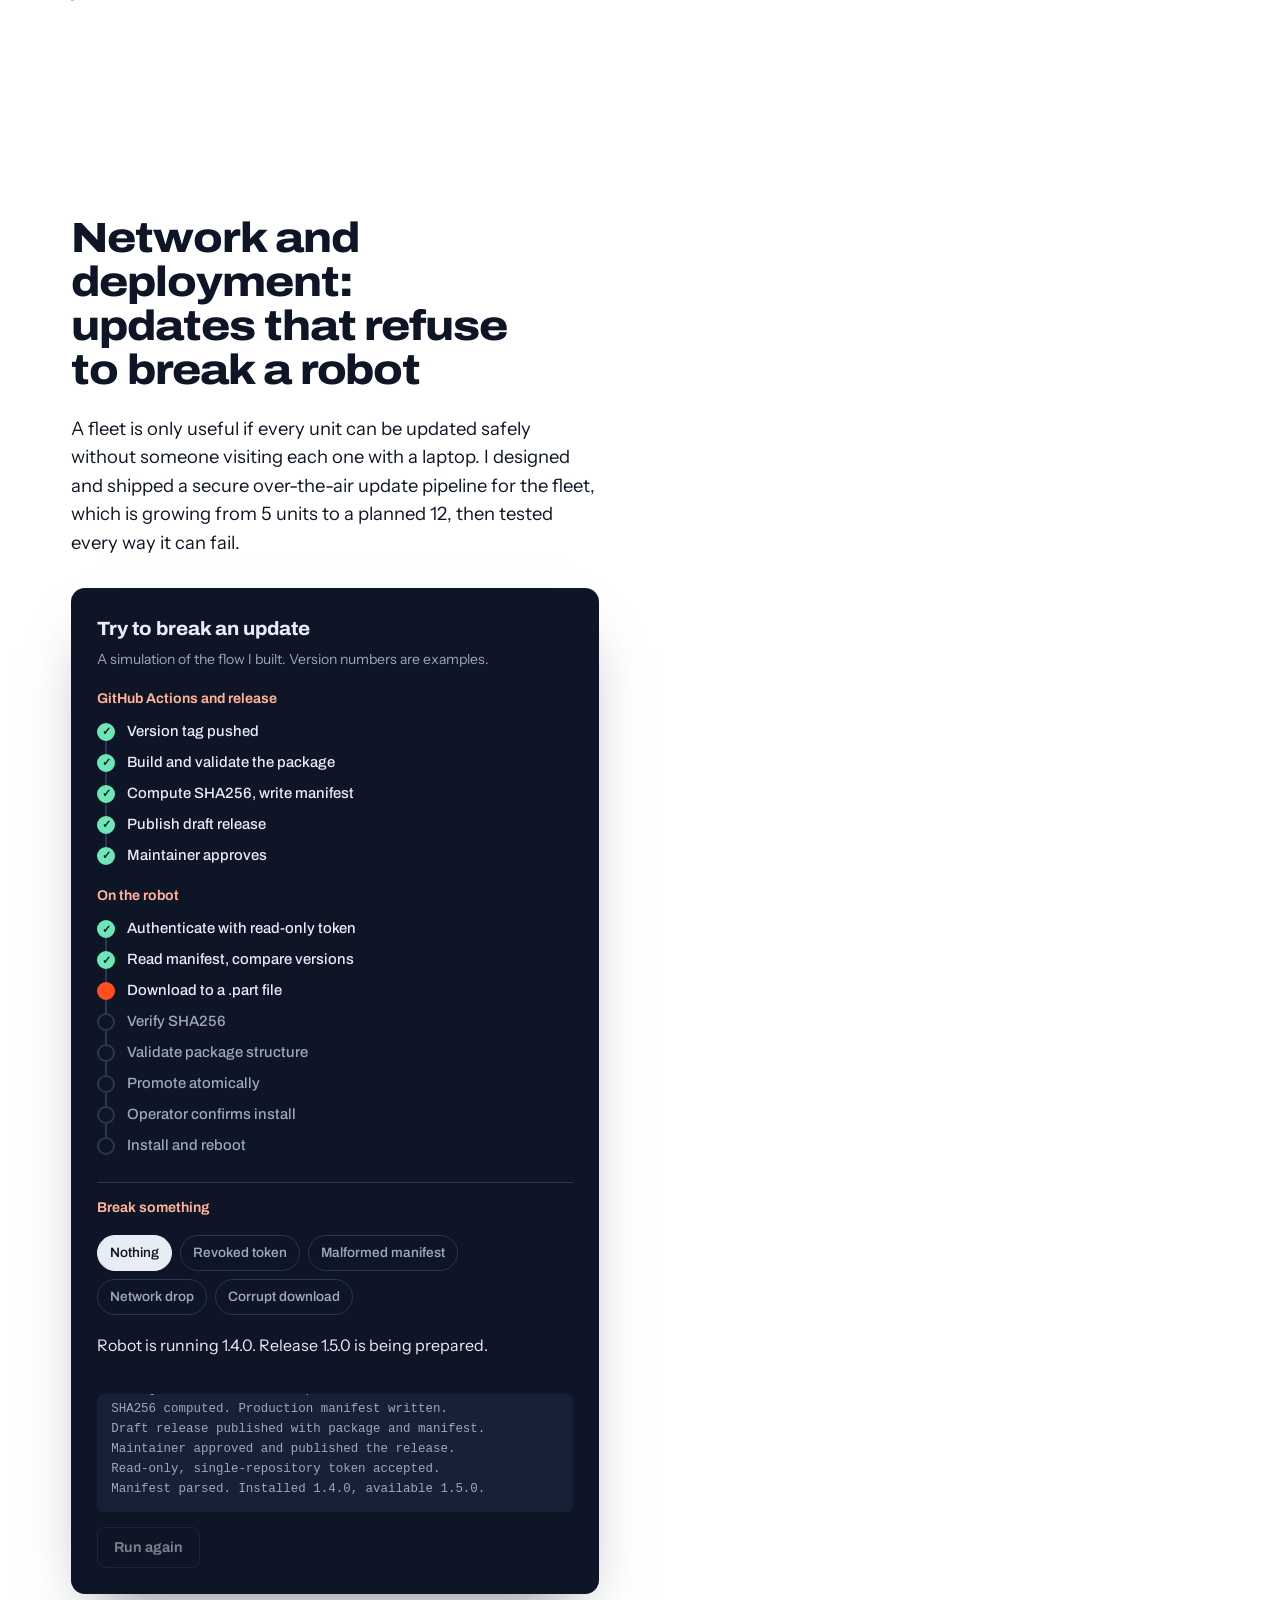
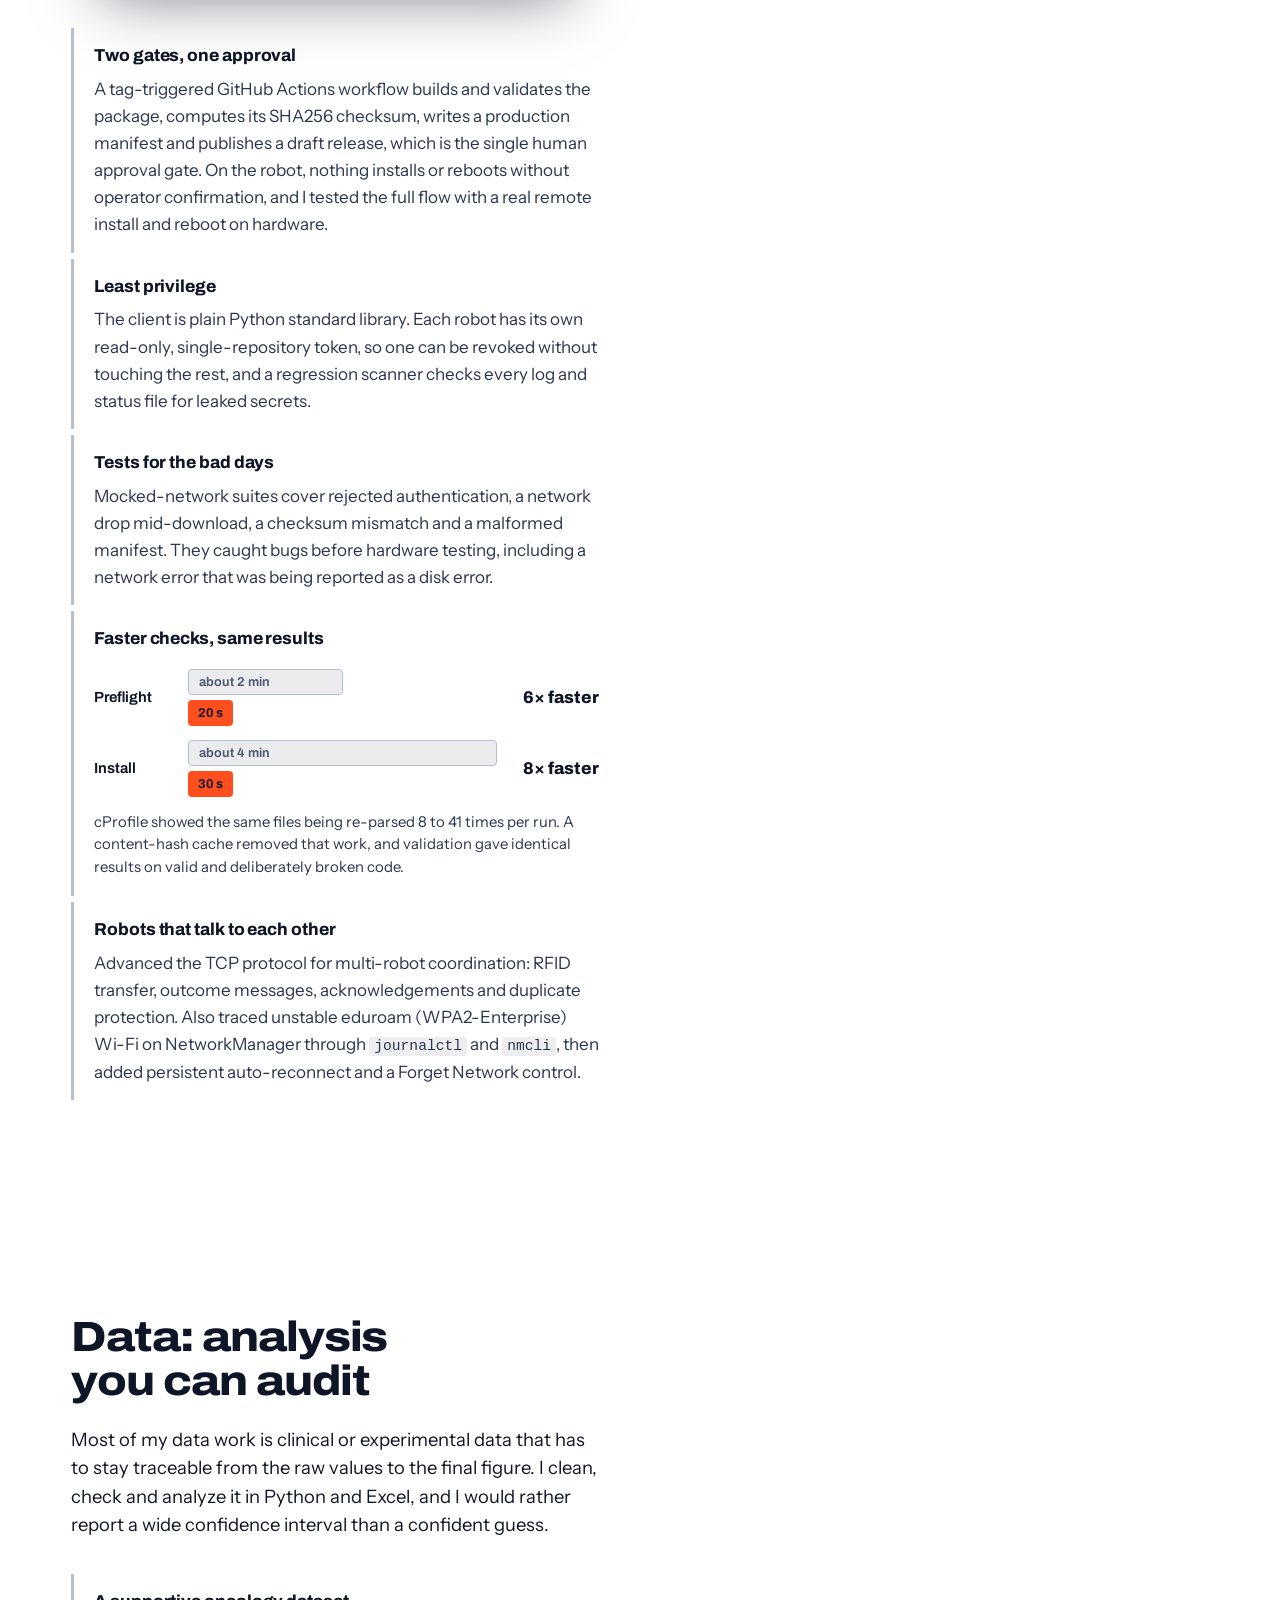
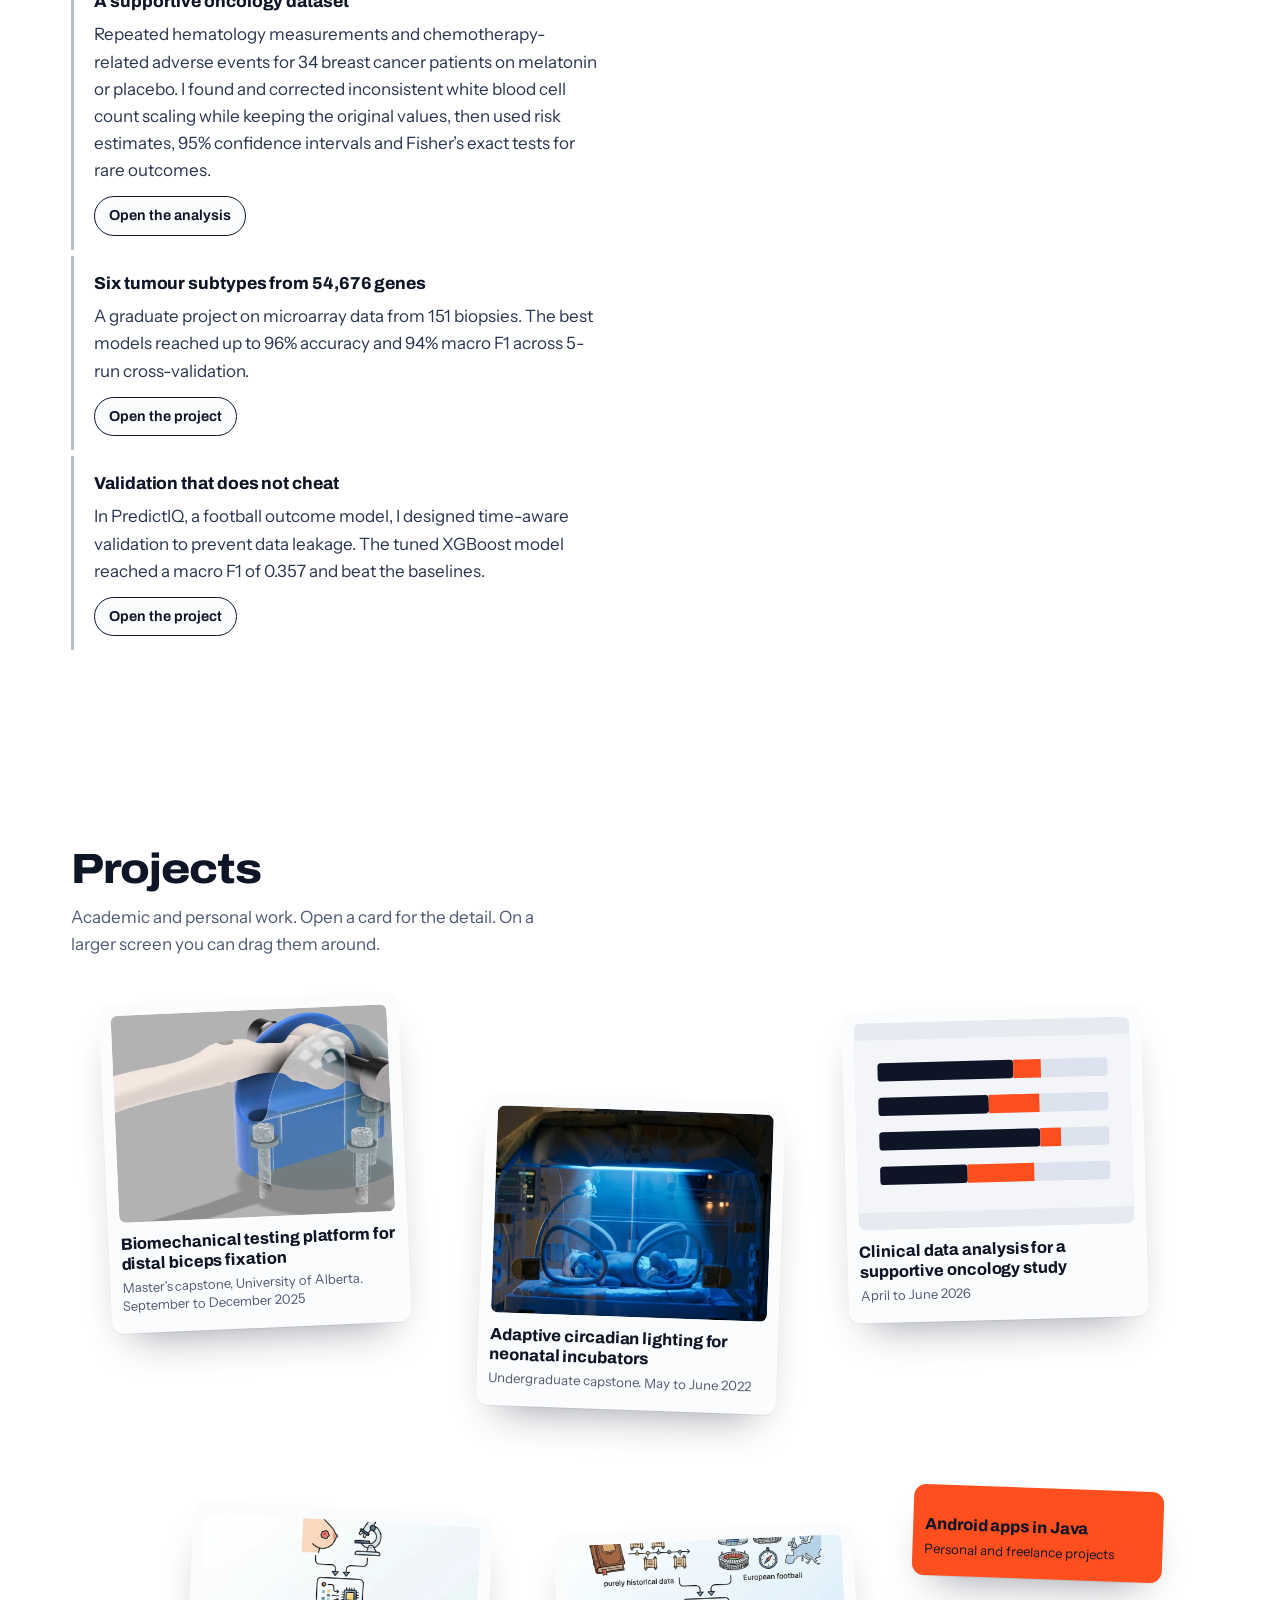
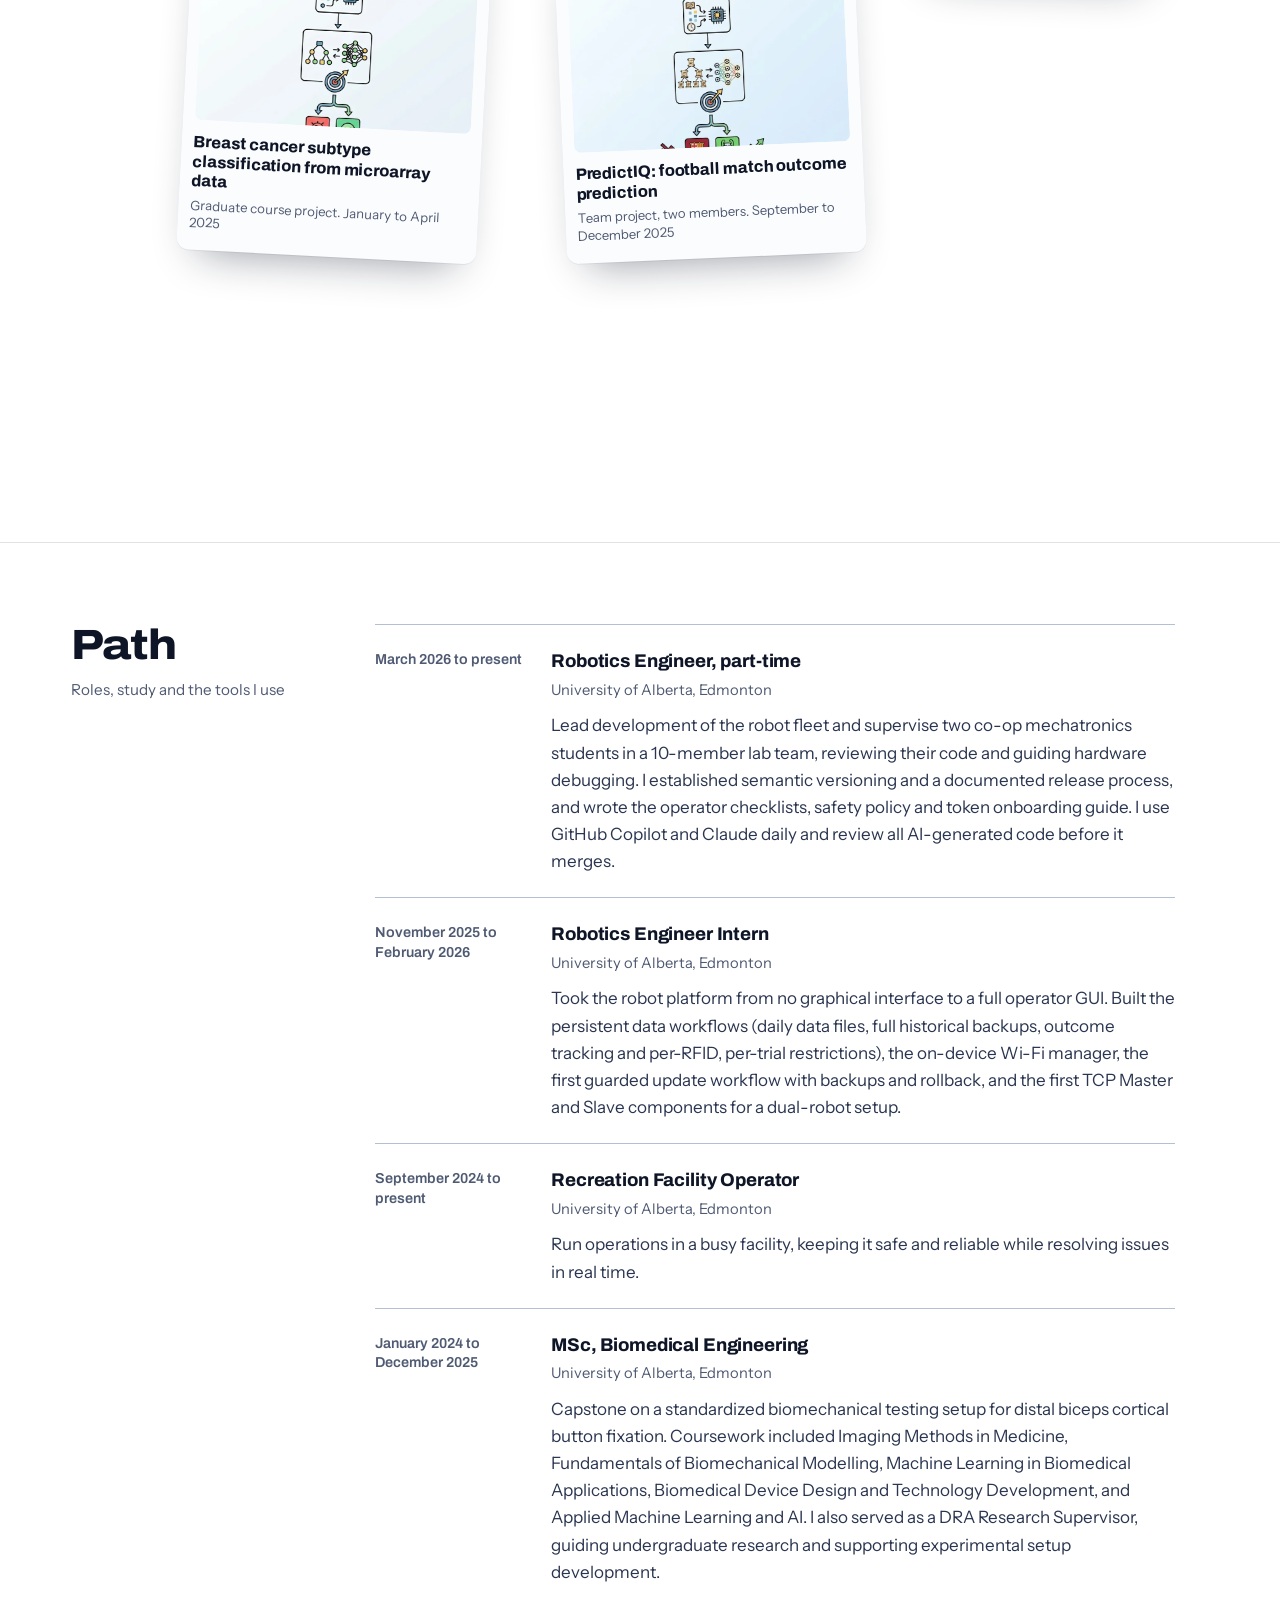
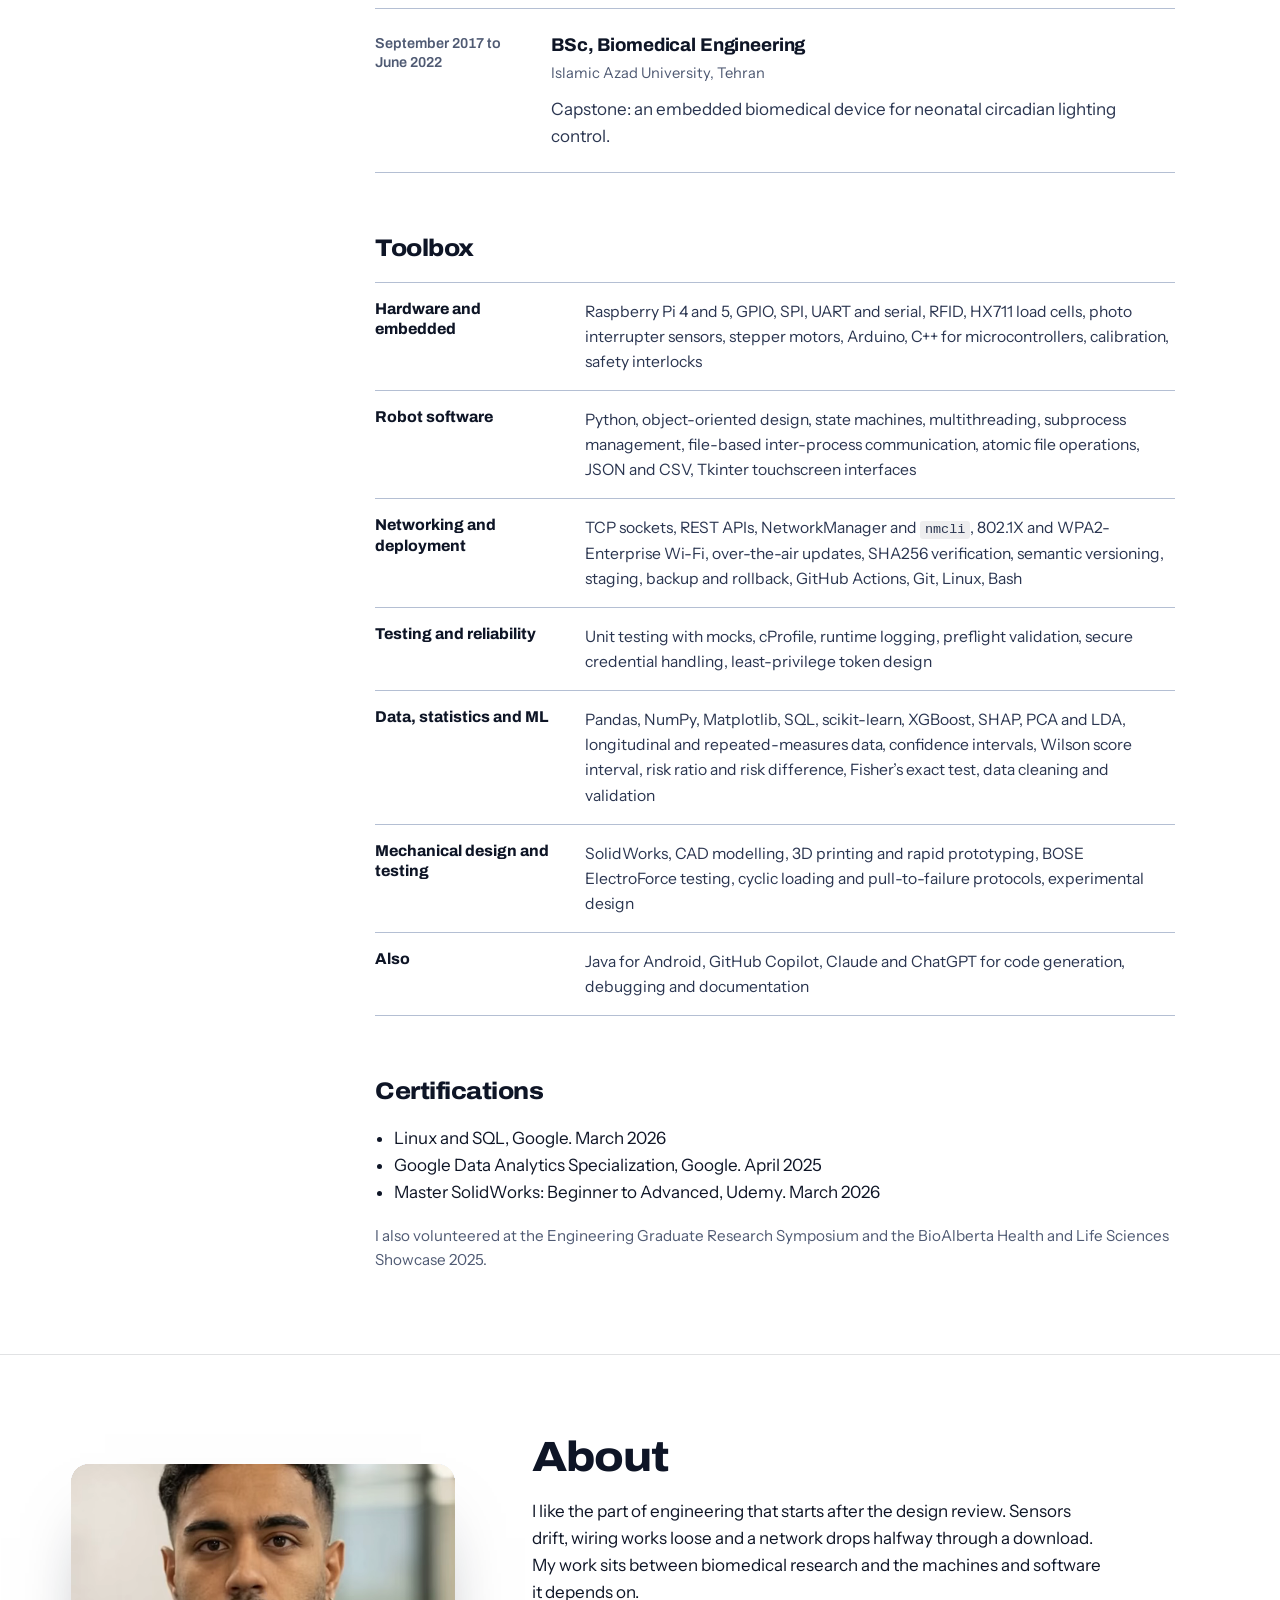
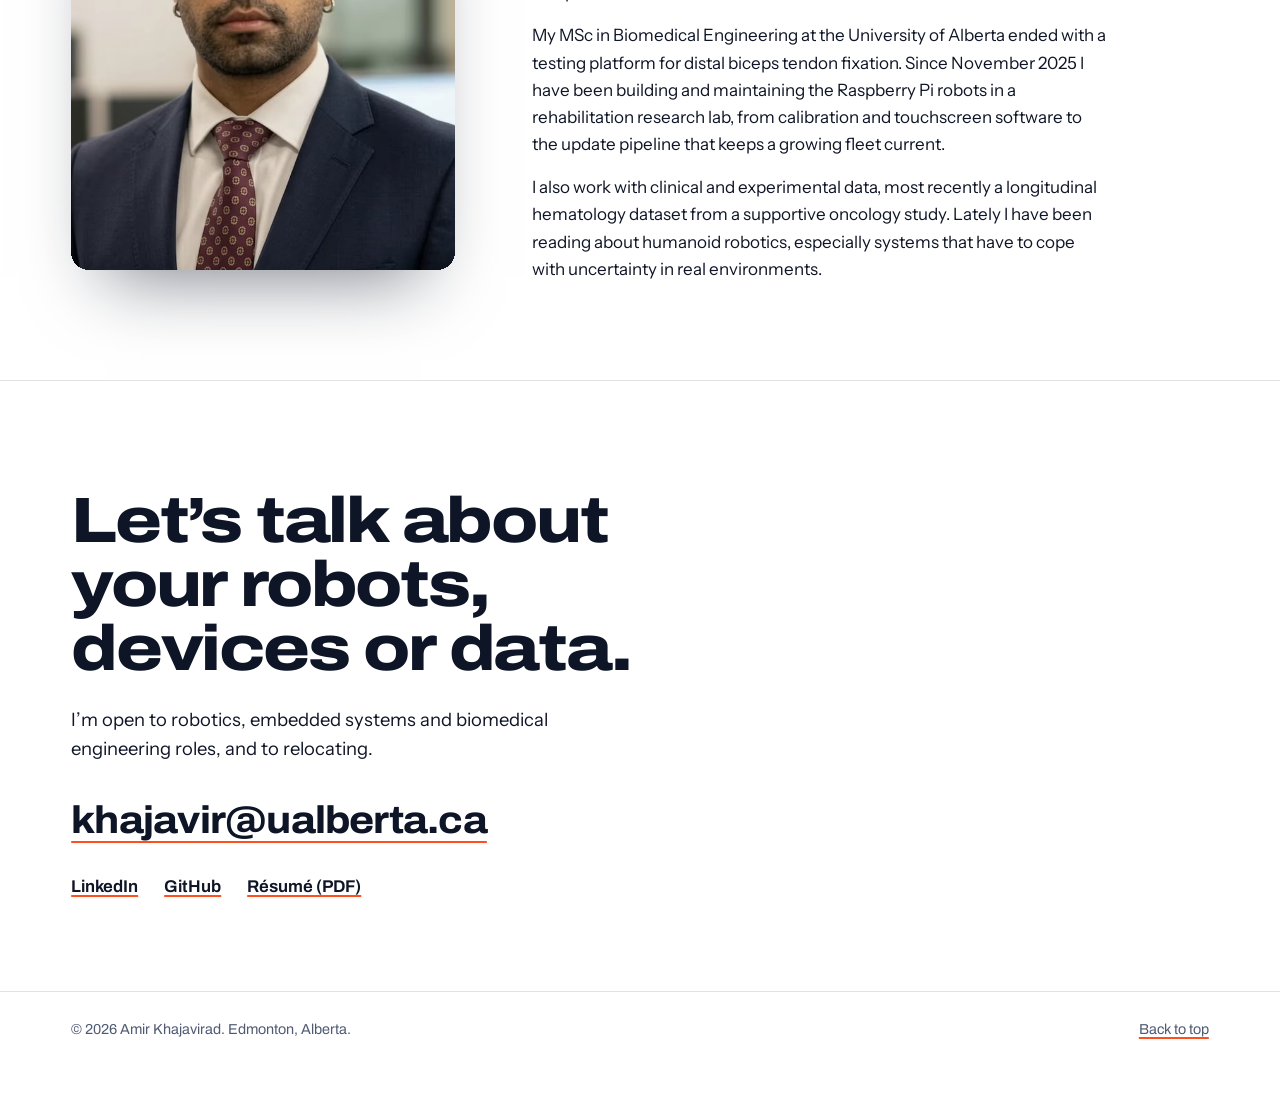
==== commit 7eddba43: "modify website" ====
--- a/index.html
+++ b/index.html
@@ -1,101 +1,506 @@
 <!DOCTYPE html>
-<html>
-
+<html lang="en-CA">
 <head>
-    <title>Amirhossein Khajavirad</title>
+    <meta charset="utf-8">
+    <meta name="viewport" content="width=device-width, initial-scale=1, viewport-fit=cover">
+    <title>Amir Khajavirad | Biomedical Engineer, Robotics and Embedded Systems</title>
+    <meta name="description" content="Biomedical engineer in Edmonton building Raspberry Pi robotic rehabilitation platforms, secure over-the-air update pipelines, biomechanical test rigs and clinical data analysis.">
+    <meta name="theme-color" content="#E7EBF1">
+
+    <meta property="og:title" content="Amir Khajavirad | Biomedical Engineer">
+    <meta property="og:description" content="Hardware, robot software, deployment and data: one engineer across all four layers.">
+    <meta property="og:type" content="website">
+    <meta property="og:url" content="https://amirkhajavirad.github.io/">
+
+    <link rel="icon" href="data:image/svg+xml,%3Csvg xmlns='http://www.w3.org/2000/svg' viewBox='0 0 64 64'%3E%3Crect width='64' height='64' rx='14' fill='%230E1526'/%3E%3Cpath d='M12 24 32 14l20 10-20 10zM12 34l20 10 20-10M12 44l20 10 20-10' stroke='%23FF4F1F' stroke-width='4' fill='none' stroke-linejoin='round'/%3E%3C/svg%3E">
 
     <link rel="preconnect" href="https://fonts.googleapis.com">
     <link rel="preconnect" href="https://fonts.gstatic.com" crossorigin>
-
-    <link href="https://fonts.googleapis.com/css2?family=Inter:wght@300;400;500;600&display=swap" rel="stylesheet">
-
-    <link rel="stylesheet" href="https://cdnjs.cloudflare.com/ajax/libs/font-awesome/6.5.0/css/all.min.css">
-
+    <link href="https://fonts.googleapis.com/css2?family=Archivo:wdth,wght@62..125,500..900&family=Instrument+Sans:wght@400..700&display=swap" rel="stylesheet">
     <link rel="stylesheet" href="style.css">
+    <script>document.documentElement.classList.add('js');</script>
 </head>
 
 <body>
-
-<div class="container">
-
-    <div class="nav-container">
-        <nav>
-            <a href="index.html">Home</a>
-            <a href="about.html">About</a>
-            <a href="projects.html">Projects</a>
-            <a href="skills.html">Skills</a>
-            <a href="files/resume.pdf" target="_blank">Resume</a>
-            <a href="contact.html">Contact</a>
+<a class="skip-link" href="#main">Skip to content</a>
+
+<!-- Fixed 3D stage. Decorative; every fact on it is also written in the page. -->
+<div class="scene" aria-hidden="true">
+    <canvas id="stage-canvas"></canvas>
+    <img class="scene__poster" src="images/web/stack-poster.webp" alt="" width="900" height="900">
+</div>
+<div id="stage-labels" class="stage-labels"></div>
+
+<header class="site-header">
+    <div class="wrap site-header__row">
+        <a class="brand" href="#top">Amir Khajavirad</a>
+        <nav class="site-nav" aria-label="Primary">
+            <a href="#hardware">Layers</a>
+            <a href="#projects">Projects</a>
+            <a href="#path">Path</a>
+            <a href="#about">About</a>
+            <a href="#contact">Contact</a>
+            <a class="site-nav__resume" href="files/resume.pdf" target="_blank" rel="noopener">Résumé</a>
         </nav>
     </div>
-
-    <section class="hero">
-
-        <div class="hero-top">
-            <img src="images/profile.PNG" alt="Amirhossein Khajavirad" class="profile-photo">
-
-            <h1 class="hero-name">
-                <span>Amir</span>
-                <span>Khajavirad</span>
-            </h1>
-        </div>
-
-        <p class="subtitle">
-            Biomedical Engineer | Embedded & Robotic Systems | Experimental Platforms | Applied Machine Learning
-        </p>
-
-        <p class="hero-intro">
-            Most systems work in theory, I make them work in practice.
-        </p>
-
-        <a class="resume-button" href="files/resume.pdf" target="_blank">View Resume</a>
-
-        <div class="hero-social">
-            <a href="https://github.com/Amirkhajavirad" target="_blank">
-                <i class="fa-brands fa-github"></i>
-            </a>
-
-            <a href="https://linkedin.com/in/amirkhajavirad" target="_blank">
-                <i class="fa-brands fa-linkedin"></i>
-            </a>
-
-            <a href="mailto:khajavir@ualberta.ca">
-                <i class="fa-solid fa-envelope"></i>
-            </a>
-        </div>
-
-    </section>
-
-
-<footer class="footer">
-
-<div class="footer-container">
-
-<div class="footer-left">
-© 2026 Amirhossein Khajavirad
-</div>
-
-<div class="footer-right">
-
-<a href="https://github.com/Amirkhajavirad" target="_blank">
-<i class="fa-brands fa-github"></i>
-</a>
-
-<a href="https://linkedin.com/in/amirkhajavirad" target="_blank">
-<i class="fa-brands fa-linkedin"></i>
-</a>
-
-<a href="mailto:khajavir@ualberta.ca">
-<i class="fa-solid fa-envelope"></i>
-</a>
-
-</div>
-
-</div>
-
+</header>
+
+<main id="main">
+
+<!-- ================================ HERO ================================ -->
+<section class="hero" id="top">
+    <div class="wrap hero__inner">
+        <div class="hero__copy">
+            <h1>Amir <span>Khajavirad</span></h1>
+            <p class="hero__role">Biomedical engineer building robots, the software on them, and the analysis of what they produce.</p>
+            <p class="hero__line">Most systems work in theory. I make them work in practice.</p>
+            <div class="hero__actions">
+                <a class="button" href="files/resume.pdf" target="_blank" rel="noopener">Download résumé</a>
+                <a class="text-link" href="https://github.com/Amirkhajavirad" target="_blank" rel="noopener">GitHub</a>
+                <a class="text-link" href="https://linkedin.com/in/amirkhajavirad" target="_blank" rel="noopener">LinkedIn</a>
+                <a class="text-link" href="mailto:khajavir@ualberta.ca">Email</a>
+            </div>
+            <p class="hero__hint" data-hint>Move the cursor over the stack, drag it to turn it, and scroll to take it apart.</p>
+        </div>
+    </div>
+</section>
+
+<!-- ============================== LAYER 1 ============================== -->
+<section class="layer" id="hardware" aria-labelledby="hardware-title">
+    <div class="wrap layer__grid">
+        <div class="layer__text">
+            <h2 id="hardware-title">Hardware: getting sensors, motors and wiring to agree</h2>
+            <p class="layer__lede">
+                The lab’s rehabilitation robots run on a Raspberry Pi and a set of parts that have to agree with each
+                other: RFID readers, HX711 load cells, photo interrupter sensors, a stepper motor and pellet delivery hardware.
+                I developed and refined that platform until an operator could run it from a touchscreen.
+            </p>
+            <ul class="facts">
+                <li>
+                    <h3>Debugging across the boundary</h3>
+                    <p>Tracked down faults in GPIO, SPI and UART communication, RFID readers, load cells, stepper motors, PCB connections and wiring, including differences between Raspberry Pi 4 and 5.</p>
+                </li>
+                <li>
+                    <h3>Calibration an operator can follow</h3>
+                    <p>Refined the calibration for motor homing, pedestal positioning, pellet sensors and load cell zeroing, with guided steps, safety checks and a diagnostic for each way it can fail.</p>
+                </li>
+                <li>
+                    <h3>Standalone and Shuttle modes</h3>
+                    <p>Implemented and validated both operating modes. Shuttle Mode changes how a pellet is presented after an outcome, while the RFID, sensing, analysis and logging pipeline stays the same.</p>
+                </li>
+                <li>
+                    <h3>Rigs outside the robot lab</h3>
+                    <p>A biomechanical test platform for distal biceps tendon fixation, and an Arduino lighting controller for neonatal incubators.</p>
+                    <p class="facts__open">
+                        <button type="button" class="chip-button" data-open="biceps">Distal biceps platform</button>
+                        <button type="button" class="chip-button" data-open="circadian">Neonatal lighting</button>
+                    </p>
+                </li>
+            </ul>
+        </div>
+    </div>
+</section>
+
+<!-- ============================== LAYER 2 ============================== -->
+<section class="layer" id="software" aria-labelledby="software-title">
+    <div class="wrap layer__grid">
+        <div class="layer__text">
+            <h2 id="software-title">Software: a touchscreen operators can trust</h2>
+            <p class="layer__lede">
+                The robots are run by lab staff between experiments, so the interface has to be hard to misuse. I built the
+                Python and Tkinter application that starts and stops the robot, manages RFID tags, sets up experiments,
+                shows live status and walks the operator through calibration and updates. It is roughly 19,000 lines.
+            </p>
+            <ul class="facts">
+                <li>
+                    <h3>One button per step</h3>
+                    <p>Redesigned the Software Update screen from 9 buttons and 13 information rows into a guided flow. It reuses the existing safety gates, so the redesign can delay a button but never enable an install early.</p>
+                </li>
+                <li>
+                    <h3>Built for touch</h3>
+                    <p>A scrollable RFID picker that tells taps from drags, an on-screen QWERTY keyboard, a validated configuration editor with atomic writes, and live countdown timers for limits.</p>
+                </li>
+                <li>
+                    <h3>Interface and hardware kept apart</h3>
+                    <p>The touchscreen talks to the control logic through runtime state files and file-based inter-process communication, so operator controls never sit in the hardware loop.</p>
+                </li>
+                <li>
+                    <h3>Bugs that were eating valid trials</h3>
+                    <p>Fixed backend faults that discarded valid trial attempts (event ordering, dropped pending input, index errors) and a crash report that named the wrong robot. An audit of the logging found about 240 silently swallowed exceptions, and I designed a structured diagnostics plan to replace them.</p>
+                </li>
+            </ul>
+        </div>
+    </div>
+</section>
+
+<!-- ============================== LAYER 3 ============================== -->
+<section class="layer" id="network" aria-labelledby="network-title">
+    <div class="wrap layer__grid">
+        <div class="layer__text">
+            <h2 id="network-title">Network and deployment: updates that refuse to break a robot</h2>
+            <p class="layer__lede">
+                A fleet is only useful if every unit can be updated safely without someone visiting each one with a laptop.
+                I designed and shipped a secure over-the-air update pipeline for the fleet, which is growing from 5 units
+                to a planned 12, then tested every way it can fail.
+            </p>
+
+            <section class="pipeline" aria-labelledby="pipeline-title">
+                <div class="pipeline__head">
+                    <h3 id="pipeline-title">Try to break an update</h3>
+                    <p class="pipeline__note">A simulation of the flow I built. Version numbers are examples.</p>
+                </div>
+
+                <ol class="stages" id="stages">
+                    <li class="stage-group" aria-hidden="true">GitHub Actions and release</li>
+                    <li class="stage" data-stage="tag"><span class="stage__mark"></span><span class="stage__label">Version tag pushed</span></li>
+                    <li class="stage" data-stage="build"><span class="stage__mark"></span><span class="stage__label">Build and validate the package</span></li>
+                    <li class="stage" data-stage="checksum"><span class="stage__mark"></span><span class="stage__label">Compute SHA256, write manifest</span></li>
+                    <li class="stage" data-stage="draft"><span class="stage__mark"></span><span class="stage__label">Publish draft release</span></li>
+                    <li class="stage" data-stage="approve"><span class="stage__mark"></span><span class="stage__label">Maintainer approves</span></li>
+
+                    <li class="stage-group" aria-hidden="true">On the robot</li>
+                    <li class="stage" data-stage="auth"><span class="stage__mark"></span><span class="stage__label">Authenticate with read-only token</span></li>
+                    <li class="stage" data-stage="manifest"><span class="stage__mark"></span><span class="stage__label">Read manifest, compare versions</span></li>
+                    <li class="stage" data-stage="download"><span class="stage__mark"></span><span class="stage__label">Download to a .part file</span></li>
+                    <li class="stage" data-stage="verify"><span class="stage__mark"></span><span class="stage__label">Verify SHA256</span></li>
+                    <li class="stage" data-stage="validate"><span class="stage__mark"></span><span class="stage__label">Validate package structure</span></li>
+                    <li class="stage" data-stage="promote"><span class="stage__mark"></span><span class="stage__label">Promote atomically</span></li>
+                    <li class="stage stage--gate" data-stage="confirm">
+                        <span class="stage__mark"></span>
+                        <span class="stage__label">Operator confirms install</span>
+                        <button type="button" class="pipeline__confirm" id="confirm" hidden>Confirm install</button>
+                    </li>
+                    <li class="stage" data-stage="install"><span class="stage__mark"></span><span class="stage__label">Install and reboot</span></li>
+                </ol>
+
+                <fieldset class="faults">
+                    <legend>Break something</legend>
+                    <label><input type="radio" name="fault" value="none" checked><span>Nothing</span></label>
+                    <label><input type="radio" name="fault" value="auth"><span>Revoked token</span></label>
+                    <label><input type="radio" name="fault" value="manifest"><span>Malformed manifest</span></label>
+                    <label><input type="radio" name="fault" value="network"><span>Network drop</span></label>
+                    <label><input type="radio" name="fault" value="checksum"><span>Corrupt download</span></label>
+                </fieldset>
+
+                <p class="pipeline__result" id="result" aria-live="polite"></p>
+                <ol class="pipeline__log" id="log" role="log" aria-label="Update log"></ol>
+                <button type="button" class="pipeline__run" id="run">Run again</button>
+                <noscript><p class="pipeline__result">Turn on JavaScript to run the simulation.</p></noscript>
+            </section>
+
+            <ul class="facts">
+                <li>
+                    <h3>Two gates, one approval</h3>
+                    <p>A tag-triggered GitHub Actions workflow builds and validates the package, computes its SHA256 checksum, writes a production manifest and publishes a draft release, which is the single human approval gate. On the robot, nothing installs or reboots without operator confirmation, and I tested the full flow with a real remote install and reboot on hardware.</p>
+                </li>
+                <li>
+                    <h3>Least privilege</h3>
+                    <p>The client is plain Python standard library. Each robot has its own read-only, single-repository token, so one can be revoked without touching the rest, and a regression scanner checks every log and status file for leaked secrets.</p>
+                </li>
+                <li>
+                    <h3>Tests for the bad days</h3>
+                    <p>Mocked-network suites cover rejected authentication, a network drop mid-download, a checksum mismatch and a malformed manifest. They caught bugs before hardware testing, including a network error that was being reported as a disk error.</p>
+                </li>
+
+                <li class="facts__speed">
+                    <h3>Faster checks, same results</h3>
+                    <figure class="speed" aria-labelledby="speed-caption">
+                        <div class="speed__row">
+                            <p class="speed__name">Preflight</p>
+                            <div class="speed__bars">
+                                <div class="bar bar--before" style="--w:50%"><span>about 2 min</span></div>
+                                <div class="bar bar--after" style="--w:8.3%"><span>20 s</span></div>
+                            </div>
+                            <p class="speed__gain">6× faster</p>
+                        </div>
+                        <div class="speed__row">
+                            <p class="speed__name">Install</p>
+                            <div class="speed__bars">
+                                <div class="bar bar--before" style="--w:100%"><span>about 4 min</span></div>
+                                <div class="bar bar--after" style="--w:12.5%"><span>30 s</span></div>
+                            </div>
+                            <p class="speed__gain">8× faster</p>
+                        </div>
+                        <figcaption id="speed-caption">cProfile showed the same files being re-parsed 8 to 41 times per run. A content-hash cache removed that work, and validation gave identical results on valid and deliberately broken code.</figcaption>
+                    </figure>
+                </li>
+
+                <li>
+                    <h3>Robots that talk to each other</h3>
+                    <p>Advanced the TCP protocol for multi-robot coordination: RFID transfer, outcome messages, acknowledgements and duplicate protection. Also traced unstable eduroam (WPA2-Enterprise) Wi-Fi on NetworkManager through <code>journalctl</code> and <code>nmcli</code>, then added persistent auto-reconnect and a Forget Network control.</p>
+                </li>
+            </ul>
+        </div>
+    </div>
+</section>
+
+<!-- ============================== LAYER 4 ============================== -->
+<section class="layer" id="data" aria-labelledby="data-title">
+    <div class="wrap layer__grid">
+        <div class="layer__text">
+            <h2 id="data-title">Data: analysis you can audit</h2>
+            <p class="layer__lede">
+                Most of my data work is clinical or experimental data that has to stay traceable from the raw values to the final figure.
+                I clean, check and analyze it in Python and Excel, and I would rather report a wide confidence interval than a confident guess.
+            </p>
+            <ul class="facts">
+                <li>
+                    <h3>A supportive oncology dataset</h3>
+                    <p>Repeated hematology measurements and chemotherapy-related adverse events for 34 breast cancer patients on melatonin or placebo. I found and corrected inconsistent white blood cell count scaling while keeping the original values, then used risk estimates, 95% confidence intervals and Fisher’s exact tests for rare outcomes.</p>
+                    <p class="facts__open"><button type="button" class="chip-button" data-open="clinical">Open the analysis</button></p>
+                </li>
+                <li>
+                    <h3>Six tumour subtypes from 54,676 genes</h3>
+                    <p>A graduate project on microarray data from 151 biopsies. The best models reached up to 96% accuracy and 94% macro F1 across 5-run cross-validation.</p>
+                    <p class="facts__open"><button type="button" class="chip-button" data-open="microarray">Open the project</button></p>
+                </li>
+                <li>
+                    <h3>Validation that does not cheat</h3>
+                    <p>In PredictIQ, a football outcome model, I designed time-aware validation to prevent data leakage. The tuned XGBoost model reached a macro F1 of 0.357 and beat the baselines.</p>
+                    <p class="facts__open"><button type="button" class="chip-button" data-open="predictiq">Open the project</button></p>
+                </li>
+            </ul>
+        </div>
+    </div>
+</section>
+
+<!-- ============================== PROJECTS ============================== -->
+<section class="projects" id="projects" aria-labelledby="projects-title">
+    <div class="wrap">
+        <header class="projects__head">
+            <h2 id="projects-title">Projects</h2>
+            <p>Academic and personal work. Open a card for the detail.<span class="drag-hint"> On a larger screen you can drag them around.</span></p>
+        </header>
+
+        <div class="collage" id="collage">
+
+            <article class="proj" id="proj-biceps" data-id="biceps" style="--x:3%;--y:10px;--r:-2.5deg">
+                <img class="proj__img" src="images/web/distal-biceps.webp" width="1200" height="731" loading="lazy" alt="Rendering of a 3D printed bone model with a cortical button fixation fixture">
+                <h3 class="proj__title">Biomechanical testing platform for distal biceps fixation</h3>
+                <p class="proj__meta">Master’s capstone, University of Alberta. September to December 2025</p>
+                <div class="proj__body">
+                    <p>A standardized rig for comparing unicortical and bicortical cortical button fixation of the distal biceps tendon, combining 3D printed anatomical bone models and custom fixtures with a BOSE ElectroForce mechanical testing system.</p>
+                    <ul>
+                        <li>Implemented cyclic loading and pull-to-failure protocols based on the biomechanical literature.</li>
+                        <li>Built the workflow around reproducibility, to reduce variability between specimens and make the two fixation methods quantitatively comparable.</li>
+                        <li>Presented as a poster, “Testing of Repair Techniques for Distal Biceps Tendon Tears,” at the University of Alberta engineering research symposium.</li>
+                    </ul>
+                    <p class="proj__tools">SolidWorks, 3D printing, BOSE ElectroForce</p>
+                </div>
+            </article>
+
+            <article class="proj" id="proj-circadian" data-id="circadian" style="--x:36%;--y:110px;--r:2deg">
+                <img class="proj__img" src="images/web/circadian-lighting.webp" width="900" height="810" loading="lazy" alt="A neonatal incubator lit with soft blue light">
+                <h3 class="proj__title">Adaptive circadian lighting for neonatal incubators</h3>
+                <p class="proj__meta">Undergraduate capstone. May to June 2022</p>
+                <div class="proj__body">
+                    <p>An embedded system that shifts incubator lighting through a day and night cycle suited to premature infants. I wrote the C++ firmware on Arduino, integrated the electronics and delivered the first working prototype.</p>
+                    <ul>
+                        <li>Developed the microcontroller control logic for dynamic light regulation.</li>
+                        <li>Validated the hardware through testing, debugging and performance checks.</li>
+                    </ul>
+                    <p class="proj__tools">C++, Arduino, circuit design, hardware prototyping</p>
+                </div>
+            </article>
+
+            <article class="proj" id="proj-clinical" data-id="clinical" style="--x:68%;--y:20px;--r:-1.5deg">
+                <div class="proj__art" aria-hidden="true">
+                    <svg viewBox="0 0 240 150" role="presentation" focusable="false">
+                        <rect width="240" height="150" fill="#F3F5F8"/>
+                        <g>
+                            <rect x="20" y="20" width="200" height="16" rx="3" fill="#DDE3EE"/><rect x="20" y="20" width="118" height="16" rx="3" fill="#0E1526"/><rect x="138" y="20" width="24" height="16" fill="#FF4F1F"/>
+                            <rect x="20" y="50" width="200" height="16" rx="3" fill="#DDE3EE"/><rect x="20" y="50" width="96" height="16" rx="3" fill="#0E1526"/><rect x="116" y="50" width="44" height="16" fill="#FF4F1F"/>
+                            <rect x="20" y="80" width="200" height="16" rx="3" fill="#DDE3EE"/><rect x="20" y="80" width="140" height="16" rx="3" fill="#0E1526"/><rect x="160" y="80" width="18" height="16" fill="#FF4F1F"/>
+                            <rect x="20" y="110" width="200" height="16" rx="3" fill="#DDE3EE"/><rect x="20" y="110" width="76" height="16" rx="3" fill="#0E1526"/><rect x="96" y="110" width="58" height="16" fill="#FF4F1F"/>
+                        </g>
+                    </svg>
+                </div>
+                <h3 class="proj__title">Clinical data analysis for a supportive oncology study</h3>
+                <p class="proj__meta">April to June 2026</p>
+                <div class="proj__body">
+                    <p>Analysis of repeated hematologic measurements and chemotherapy-related adverse events in 34 breast cancer patients receiving melatonin or placebo, built as auditable Excel workbooks with publication-ready figures. (The graphic on the card is an illustration, not study data.)</p>
+                    <ul>
+                        <li>Validated and cleaned the data, normalized units and reviewed missing values. Found and corrected inconsistent white blood cell count scaling while keeping the original source values, so every change can be traced.</li>
+                        <li>Followed white blood cell count, hemoglobin and platelet count across four treatment measurements at patient and group level.</li>
+                        <li>Evaluated neutropenia incidence, chemotherapy delays, G-CSF use and hospitalization for neutropenia with fever or infection.</li>
+                        <li>Calculated proportions, risk estimates, 95% confidence intervals and Fisher’s exact tests, which suit outcomes with low event counts.</li>
+                        <li>Produced longitudinal trend plots, baseline-adjusted change plots, risk plots and 100% stacked distribution charts.</li>
+                    </ul>
+                    <p class="proj__tools">Excel, statistics, data validation, visualization</p>
+                </div>
+            </article>
+
+            <article class="proj" id="proj-microarray" data-id="microarray" style="--x:10%;--y:520px;--r:3deg">
+                <img class="proj__img" src="images/web/breast-cancer-ml.webp" width="800" height="800" loading="lazy" alt="Diagram of a machine learning pipeline that classifies breast cancer tissue data">
+                <h3 class="proj__title">Breast cancer subtype classification from microarray data</h3>
+                <p class="proj__meta">Graduate course project. January to April 2025</p>
+                <div class="proj__body">
+                    <p>Classification of six tumour subtypes from a high-dimensional dataset (GSE45827): 151 biopsies measured across 54,676 genes. The best models reached up to 96% accuracy and 94% macro F1 across 5-run cross-validation.</p>
+                    <ul>
+                        <li>Reduced dimensionality with PCA, Kernel PCA and LDA, and used correlation and Random Forest feature importance to deal with multicollinearity.</li>
+                        <li>Compared SVM, Random Forest, KNN, Logistic Regression and Gaussian Naive Bayes.</li>
+                        <li>Used Local Outlier Factor for outlier detection and compared training and test performance to check for overfitting.</li>
+                    </ul>
+                    <p class="proj__tools">Python, scikit-learn</p>
+                </div>
+            </article>
+
+            <article class="proj" id="proj-predictiq" data-id="predictiq" style="--x:43%;--y:540px;--r:-2.5deg">
+                <img class="proj__img" src="images/web/predictiq.webp" width="800" height="800" loading="lazy" alt="Diagram of a machine learning pipeline that predicts football match outcomes from historical data">
+                <h3 class="proj__title">PredictIQ: football match outcome prediction</h3>
+                <p class="proj__meta">Team project, two members. September to December 2025</p>
+                <div class="proj__body">
+                    <p>An end-to-end machine learning pipeline covering data extraction, feature engineering, training and evaluation. The tuned XGBoost model reached a macro F1 of 0.357 and beat the baseline models.</p>
+                    <ul>
+                        <li>Designed time-aware validation to prevent data leakage and to mimic real prediction conditions.</li>
+                        <li>Used SHAP to explain model behaviour and show which features mattered.</li>
+                    </ul>
+                    <p class="proj__tools">Python, XGBoost, SHAP</p>
+                    <p><a href="https://github.com/shervinafzali/PredictIQ" target="_blank" rel="noopener">Source on GitHub</a></p>
+                </div>
+            </article>
+
+            <article class="proj proj--note" id="proj-android" data-id="android" style="--x:74%;--y:500px;--r:2deg">
+                <h3 class="proj__title">Android apps in Java</h3>
+                <p class="proj__meta">Personal and freelance projects</p>
+                <div class="proj__body">
+                    <p>Built Android mobile applications in Java, designing the interfaces and implementing the application logic.</p>
+                </div>
+            </article>
+
+        </div>
+    </div>
+</section>
+
+<!-- ================================ PATH ================================ -->
+<section class="path" id="path" aria-labelledby="path-title">
+    <div class="wrap path__grid">
+        <div class="path__label">
+            <h2 id="path-title">Path</h2>
+            <p>Roles, study and the tools I use</p>
+        </div>
+
+        <div class="path__body">
+            <ol class="timeline">
+                <li>
+                    <p class="timeline__when">March 2026 to present</p>
+                    <div>
+                        <h3>Robotics Engineer, part-time</h3>
+                        <p class="timeline__where">University of Alberta, Edmonton</p>
+                        <p>Lead development of the robot fleet and supervise two co-op mechatronics students in a 10-member lab team, reviewing their code and guiding hardware debugging. I established semantic versioning and a documented release process, and wrote the operator checklists, safety policy and token onboarding guide. I use GitHub Copilot and Claude daily and review all AI-generated code before it merges.</p>
+                    </div>
+                </li>
+                <li>
+                    <p class="timeline__when">November 2025 to February 2026</p>
+                    <div>
+                        <h3>Robotics Engineer Intern</h3>
+                        <p class="timeline__where">University of Alberta, Edmonton</p>
+                        <p>Took the robot platform from no graphical interface to a full operator GUI. Built the persistent data workflows (daily data files, full historical backups, outcome tracking and per-RFID, per-trial restrictions), the on-device Wi-Fi manager, the first guarded update workflow with backups and rollback, and the first TCP Master and Slave components for a dual-robot setup.</p>
+                    </div>
+                </li>
+                <li>
+                    <p class="timeline__when">September 2024 to present</p>
+                    <div>
+                        <h3>Recreation Facility Operator</h3>
+                        <p class="timeline__where">University of Alberta, Edmonton</p>
+                        <p>Run operations in a busy facility, keeping it safe and reliable while resolving issues in real time.</p>
+                    </div>
+                </li>
+                <li>
+                    <p class="timeline__when">January 2024 to December 2025</p>
+                    <div>
+                        <h3>MSc, Biomedical Engineering</h3>
+                        <p class="timeline__where">University of Alberta, Edmonton</p>
+                        <p>Capstone on a standardized biomechanical testing setup for distal biceps cortical button fixation. Coursework included Imaging Methods in Medicine, Fundamentals of Biomechanical Modelling, Machine Learning in Biomedical Applications, Biomedical Device Design and Technology Development, and Applied Machine Learning and AI. I also served as a DRA Research Supervisor, guiding undergraduate research and supporting experimental setup development.</p>
+                    </div>
+                </li>
+                <li>
+                    <p class="timeline__when">September 2017 to June 2022</p>
+                    <div>
+                        <h3>BSc, Biomedical Engineering</h3>
+                        <p class="timeline__where">Islamic Azad University, Tehran</p>
+                        <p>Capstone: an embedded biomedical device for neonatal circadian lighting control.</p>
+                    </div>
+                </li>
+            </ol>
+
+            <h3 class="path__sub">Toolbox</h3>
+            <dl class="toolbox">
+                <div><dt>Hardware and embedded</dt><dd>Raspberry Pi 4 and 5, GPIO, SPI, UART and serial, RFID, HX711 load cells, photo interrupter sensors, stepper motors, Arduino, C++ for microcontrollers, calibration, safety interlocks</dd></div>
+                <div><dt>Robot software</dt><dd>Python, object-oriented design, state machines, multithreading, subprocess management, file-based inter-process communication, atomic file operations, JSON and CSV, Tkinter touchscreen interfaces</dd></div>
+                <div><dt>Networking and deployment</dt><dd>TCP sockets, REST APIs, NetworkManager and <code>nmcli</code>, 802.1X and WPA2-Enterprise Wi-Fi, over-the-air updates, SHA256 verification, semantic versioning, staging, backup and rollback, GitHub Actions, Git, Linux, Bash</dd></div>
+                <div><dt>Testing and reliability</dt><dd>Unit testing with mocks, cProfile, runtime logging, preflight validation, secure credential handling, least-privilege token design</dd></div>
+                <div><dt>Data, statistics and ML</dt><dd>Pandas, NumPy, Matplotlib, SQL, scikit-learn, XGBoost, SHAP, PCA and LDA, longitudinal and repeated-measures data, confidence intervals, Wilson score interval, risk ratio and risk difference, Fisher’s exact test, data cleaning and validation</dd></div>
+                <div><dt>Mechanical design and testing</dt><dd>SolidWorks, CAD modelling, 3D printing and rapid prototyping, BOSE ElectroForce testing, cyclic loading and pull-to-failure protocols, experimental design</dd></div>
+                <div><dt>Also</dt><dd>Java for Android, GitHub Copilot, Claude and ChatGPT for code generation, debugging and documentation</dd></div>
+            </dl>
+
+            <h3 class="path__sub">Certifications</h3>
+            <ul class="path__list">
+                <li>Linux and SQL, Google. March 2026</li>
+                <li>Google Data Analytics Specialization, Google. April 2025</li>
+                <li>Master SolidWorks: Beginner to Advanced, Udemy. March 2026</li>
+            </ul>
+            <p class="path__note">I also volunteered at the Engineering Graduate Research Symposium and the BioAlberta Health and Life Sciences Showcase 2025.</p>
+        </div>
+    </div>
+</section>
+
+<!-- ================================ ABOUT ================================ -->
+<section class="about" id="about" aria-labelledby="about-title">
+    <div class="wrap about__grid">
+        <div class="portrait" id="portrait">
+            <div class="portrait__frame">
+                <img class="portrait__plate" src="images/web/portrait-plate.webp" width="720" height="761" alt="" loading="lazy">
+                <div class="portrait__disc" aria-hidden="true"></div>
+                <img class="portrait__cut" src="images/web/portrait-cutout.webp" width="720" height="761" alt="Portrait of Amir Khajavirad" loading="lazy">
+                <video class="portrait__video" muted loop playsinline preload="none" disablepictureinpicture aria-hidden="true" tabindex="-1"
+                       poster="images/web/amir-intro-first.webp" width="608" height="644">
+                    <source src="images/web/amir-intro.mp4" type="video/mp4">
+                    <source src="images/web/amir-intro.webm" type="video/webm">
+                </video>
+            </div>
+        </div>
+        <div class="about__text">
+            <h2 id="about-title">About</h2>
+            <p>I like the part of engineering that starts after the design review. Sensors drift, wiring works loose and a network drops halfway through a download. My work sits between biomedical research and the machines and software it depends on.</p>
+            <p>My MSc in Biomedical Engineering at the University of Alberta ended with a testing platform for distal biceps tendon fixation. Since November 2025 I have been building and maintaining the Raspberry Pi robots in a rehabilitation research lab, from calibration and touchscreen software to the update pipeline that keeps a growing fleet current.</p>
+            <p>I also work with clinical and experimental data, most recently a longitudinal hematology dataset from a supportive oncology study. Lately I have been reading about humanoid robotics, especially systems that have to cope with uncertainty in real environments.</p>
+        </div>
+    </div>
+</section>
+
+<!-- =============================== CONTACT =============================== -->
+<section class="contact-block" id="contact" aria-labelledby="contact-title">
+    <div class="wrap">
+        <h2 id="contact-title">Let’s talk about your robots, devices or data.</h2>
+        <p class="contact-block__lead">I’m open to robotics, embedded systems and biomedical engineering roles, and to relocating.</p>
+        <p class="contact-block__mail"><a href="mailto:khajavir@ualberta.ca">khajavir@ualberta.ca</a></p>
+        <ul class="contact-block__links">
+            <li><a href="https://linkedin.com/in/amirkhajavirad" target="_blank" rel="noopener">LinkedIn</a></li>
+            <li><a href="https://github.com/Amirkhajavirad" target="_blank" rel="noopener">GitHub</a></li>
+            <li><a href="files/resume.pdf" target="_blank" rel="noopener">Résumé (PDF)</a></li>
+        </ul>
+    </div>
+</section>
+
+</main>
+
+<footer class="site-footer">
+    <div class="wrap site-footer__row">
+        <p>© 2026 Amir Khajavirad. Edmonton, Alberta.</p>
+        <p><a href="#top">Back to top</a></p>
+    </div>
 </footer>
 
-</div>
-
+<dialog id="proj-dialog" class="dialog" aria-labelledby="dialog-title">
+    <div class="dialog__inner">
+        <button type="button" class="dialog__close" id="dialog-close" aria-label="Close project details">Close</button>
+        <div id="dialog-content"></div>
+    </div>
+</dialog>
+
+<script src="stage.js" defer></script>
+<script src="site.js" defer></script>
 </body>
-</html>+</html>
--- a/style.css
+++ b/style.css
@@ -1,663 +1,435 @@
+/* ==========================================================
+   Amir Khajavirad, portfolio (3D layers edition)
+   One bold thing: the fixed 3D stack. Everything else is quiet
+   type on a soft studio ground, with a single signal orange.
+   ========================================================== */
+
 :root {
-
---primary: #0077cc;
---primary-hover: #005fa3;
-
---background: #f4f6f8;
---card: #ffffff;
-
---text-main: #333333;
---text-secondary: #555555;
-
---border: #e5e7eb;
-
---tag-bg: #eef3f8;
-
-
-}
+    --bench:     #E7EBF1;
+    --bench-hi:  #F4F6F9;
+    --bench-lo:  #DCE2EB;
+    --porcelain: #FBFCFD;
+    --ink:       #0E1526;
+    --slate:     #4F5A73;
+    --trace:     #B4BFD3;
+    --signal:    #FF4F1F;
+
+    --panel:       #0E1526;
+    --panel-2:     #172037;
+    --panel-rule:  #2A3654;
+    --panel-text:  #E8ECF4;
+    --panel-dim:   #9AA7C0;
+    --panel-ok:    #6EE7B7;
+    --panel-fault: #FFB454;
+
+    --display: 'Archivo', 'Helvetica Neue', Arial, sans-serif;
+    --body:    'Instrument Sans', 'Segoe UI', system-ui, -apple-system, sans-serif;
+    --mono:    ui-monospace, 'SF Mono', Menlo, Consolas, monospace;
+
+    --gutter: clamp(20px, 4vw, 56px);
+    --header-h: 60px;
+}
+
+*, *::before, *::after { box-sizing: border-box; }
 
 html {
     scroll-behavior: smooth;
+    scroll-padding-top: calc(var(--header-h) + 8px);
+    -webkit-text-size-adjust: 100%;
 }
 
 body {
-font-family: 'Inter', sans-serif;
-margin: 0;
-padding: 40px;
-background-color: var(--background);
-color: var(--text-main);
-animation:fadeIn 0.6s ease;
-}
-
-
-
-p {
-    line-height: 1.7;
-}
-
-.container {
-    max-width: 1100px;
-    margin: auto;
-    padding: 0 25px;
-}
-
-section {
-    scroll-margin-top: 90px;
-}
-
-h1 {
-    font-size: 40px;
-}
-
-h1, h2, h3 {
-    font-weight: 600;
-}
-
-h2 {
-    scroll-margin-top: 90px;
-}
-
-h2 {
-    margin-top: 80px;
-    margin-bottom: 20px;
-    border-bottom: 2px solid var(--border);
-    padding-bottom: 6px;
-}
-
-.about-text{
-    max-width:680px;
-    margin:auto;
-    line-height:1.7;
-    font-size:16px;
-    color:var(--text-secondary);
-}
-
-/* .about-text p {
-    max-width: 700px;
-    margin: 0 auto 18px auto;
-    line-height: 1.75;
-} */
-
-ul {
-    max-width: 800px;
-}
-
-hr {
-    margin: 40px 0;
-}
-
-nav {
-    display: flex;
-    justify-content: center;
-    gap: 30px;
-}
-
-.nav-container {
-    position: sticky;
-    top: 20px;
-    display: flex;
-    justify-content: center;
-    z-index: 1000;
-}
-
-.nav-container nav {
-    background: var(--card);
-    padding: 12px 28px;
-    border-radius: 40px;
-    box-shadow: 0px 8px 24px rgba(0,0,0,0.12);
-}
-
-
-nav a {
-    text-decoration: none;
-    color: var(--text-main);
-    font-weight: 500;
-    font-size: 15px;
-    position: relative;
-}
-
-nav a:hover {
-    color: var(--primary);
-}
-
-nav a::after {
-    content: "";
-    position: absolute;
-    left: 0;
-    bottom: -4px;
-    width: 0%;
-    height: 2px;
-    background: var(--primary);
-    transition: width 0.25s ease;
-}
-
-nav a:hover::after {
-    width: 100%;
-}
-
-
-.hero{
-text-align:center;
-padding:110px 20px;
-margin-top:40px;
-border-radius:14px;
-position:relative;
-
-background:
-radial-gradient(circle at 20% 20%, rgba(0,119,204,0.06), transparent 40%),
-radial-gradient(circle at 80% 30%, rgba(0,119,204,0.05), transparent 40%),
-linear-gradient(135deg,#eef3f8 0%,#ffffff 60%);
-}
-
-.hero-top {
-    display: flex;
-    align-items: center;
-    justify-content: center;
-    gap: 20px;
-    margin-bottom: 15px;
-}
-
-.hero-top {
-    display: flex;
-    align-items: center;
-    justify-content: center;
-    gap: 26px;
-    margin-bottom: 18px;
-}
-
-.hero-name {
-    display: flex;
-    flex-direction: column;
-    align-items: flex-start;
-    font-size: 56px;
     margin: 0;
-    line-height: 1.05;
-    letter-spacing: -0.5px;
-}
-
-.hero-name span:last-child {
-    color: var(--primary);
-}
-
-.profile-photo {
-    width: 180px;
-    height: 180px;
-    object-fit: cover;
-    border-radius: 50%;
-    border: 5px solid white;
-    box-shadow: 0 12px 35px rgba(0,0,0,0.18);
-}
+    color: var(--ink);
+    font-family: var(--body);
+    font-size: 1.0625rem;
+    line-height: 1.6;
+    background:
+        radial-gradient(1100px 760px at 72% 26%, var(--bench-hi) 0%, rgba(244,246,249,0) 62%),
+        linear-gradient(180deg, var(--bench) 0%, var(--bench-lo) 100%);
+    background-attachment: fixed;
+    min-height: 100vh;
+}
+
+img, svg { display: block; max-width: 100%; }
+
+a { color: var(--ink); text-decoration-color: var(--signal); text-decoration-thickness: 2px; text-underline-offset: 0.2em; }
+a:hover { text-decoration-thickness: 3px; }
+
+:focus-visible { outline: 3px solid var(--ink); outline-offset: 3px; border-radius: 3px; }
+
+code { font-family: var(--mono); font-size: 0.86em; background: rgba(14,21,38,0.07); padding: 0.1em 0.35em; border-radius: 3px; }
+
+h1, h2, h3, h4 { font-family: var(--display); margin: 0; }
+
+.wrap { max-width: 1240px; margin-inline: auto; padding-inline: var(--gutter); }
+
+.skip-link { position: absolute; left: 12px; top: -64px; background: var(--ink); color: #fff; padding: 10px 16px; z-index: 100; border-radius: 6px; }
+.skip-link:focus { top: 12px; }
+
+/* ---------- Stage ---------- */
+
+.scene { position: fixed; inset: 0; z-index: 0; pointer-events: none; }
+.scene canvas { position: absolute; inset: 0; width: 100%; height: 100%; display: block; }
+.scene__poster { display: none; }
+
+.no-webgl .scene canvas { display: none; }
+.no-webgl .scene__poster {
+    display: block; position: absolute; right: -4%; top: 50%; transform: translateY(-50%);
+    width: min(680px, 70vw); height: auto; opacity: 0.95;
+}
+.no-webgl .stage-labels { display: none; }
+
+.stage-labels { position: fixed; inset: 0; z-index: 20; pointer-events: none; overflow: hidden; }
+
+.stage-label {
+    position: absolute; left: 0; top: 0; margin: -34px 0 0 14px;
+    pointer-events: auto; cursor: pointer;
+    font-family: var(--display); font-weight: 650; font-size: 0.85rem; line-height: 1;
+    color: var(--ink); background: var(--porcelain);
+    border: 1.5px solid var(--ink); border-radius: 999px; padding: 8px 12px 8px 26px;
+    white-space: nowrap; visibility: hidden;
+    box-shadow: 0 8px 20px -10px rgba(14,21,38,0.45);
+}
+.stage-label::before {
+    content: ""; position: absolute; left: 10px; top: 50%; width: 8px; height: 8px; margin-top: -4px;
+    border-radius: 50%; background: var(--trace);
+}
+.stage-label.is-active { background: var(--signal); }
+.stage-label.is-active::before { background: var(--ink); }
+.stage-label.is-hover { background: var(--ink); color: var(--porcelain); }
+.stage-label.is-hover::before { background: var(--signal); }
+
+html.is-over-stack body { cursor: pointer; }
+html.is-grabbing body { cursor: grabbing; user-select: none; }
+
+main { position: relative; z-index: 1; }
+
+/* ---------- Header ---------- */
+
+.site-header {
+    position: sticky; top: 0; z-index: 50;
+    background: rgba(231, 235, 241, 0.72);
+    -webkit-backdrop-filter: blur(12px); backdrop-filter: blur(12px);
+    border-bottom: 1px solid rgba(14,21,38,0.08);
+}
+.site-header__row { min-height: var(--header-h); display: flex; align-items: center; justify-content: space-between; gap: 24px; }
+.brand { font-family: var(--display); font-stretch: 112%; font-weight: 800; font-size: 1.05rem; letter-spacing: -0.01em; text-decoration: none; white-space: nowrap; }
+.brand:hover { text-decoration: none; }
+.site-nav { display: flex; align-items: center; gap: 26px; font-family: var(--display); font-weight: 550; font-size: 0.95rem; }
+.site-nav a { text-decoration: none; color: var(--slate); }
+.site-nav a:hover { color: var(--ink); text-decoration: underline; text-decoration-color: var(--signal); }
+.site-nav .site-nav__resume { color: var(--ink); border: 1.5px solid var(--ink); padding: 6px 14px; border-radius: 999px; }
+.site-nav .site-nav__resume:hover { background: var(--ink); color: var(--bench); text-decoration: none; }
+
+/* ---------- Buttons ---------- */
+
+.button {
+    display: inline-block; font-family: var(--display); font-weight: 700; font-size: 1rem;
+    background: var(--signal); color: var(--ink); text-decoration: none;
+    padding: 13px 22px; border-radius: 10px; border: 2px solid var(--ink);
+}
+.button:hover { background: var(--ink); color: var(--porcelain); text-decoration: none; }
+
+.text-link { font-family: var(--display); font-weight: 650; font-size: 1rem; }
+
+.chip-button {
+    font: inherit; font-family: var(--display); font-weight: 650; font-size: 0.9rem;
+    color: var(--ink); background: var(--porcelain); border: 1.5px solid var(--ink);
+    border-radius: 999px; padding: 7px 14px; cursor: pointer;
+}
+.chip-button:hover { background: var(--ink); color: var(--porcelain); }
+
+/* ---------- Hero ---------- */
+
+.hero { min-height: calc(100svh - var(--header-h)); display: flex; align-items: center; padding-block: 5vh 8vh; }
+.hero__inner { width: 100%; }
+.hero__copy { max-width: 46rem; }
 
 .hero h1 {
-    font-size: 50px;
-    margin: 0;
-    letter-spacing: 1px;
-}
-
-.hero-intro {
-    max-width: 650px;
-    margin: 15px auto 25px auto;
-    line-height: 1.7;
-}
-
-.subtitle {
-    font-size: 21px;
-    color: var(--text-secondary);
-    text-align: center;
-    max-width: 700px;
-    margin: 18px auto;
-    font-weight: 500;
-}
-
-
-/* .projects {
-    display: grid;
-    grid-template-columns: repeat(auto-fit, minmax(250px, 1fr));
-    gap: 20px;
-    margin-top: 20px;
-} */
-
-.projects {
-    display: grid;
-    grid-template-columns: repeat(3, 1fr); /* ← force 3 per row */
-    gap: 20px;
-    margin-top: 20px;
-}
-
-.project-card {
-    background: var(--card);
-    padding: 20px;
-    margin-top: 10px;
-    border-radius: 8px;
-    box-shadow: 0px 3px 8px rgba(0,0,0,0.1);
-    transition:transform 0.25s ease, box-shadow 0.25s ease;
-}
-
-
-
-.project-card:hover{
-transform:translateY(-8px);
-box-shadow:0 18px 40px rgba(0,0,0,0.15);
-}
-
-.project-card h3 {
-    margin-top: 8px;
-    font-size: 20px;
-}
-
-.project-card p {
-    font-size: 15px;
-    color: var(--text-secondary);
-}
-
-.project-card img {
-    width: 100%;
-    height: 180px;
-    object-fit: cover;
-    border-radius: 6px;
-    margin-bottom: 10px;
-}
-
-.project-buttons {
-    display: flex;
-    flex-direction: column;
-    gap: 12px;
-    margin-top: 14px;
-}
-
-.project-buttons a {
-    display: inline-flex;
-    align-items: center;
-    justify-content: center;
-    gap: 6px;
-    padding: 9px 15px;
-    background-color: var(--primary);
-    color: white;
-    text-decoration: none;
-    border-radius: 6px;
-    font-size: 14px;
-
-    transition: transform 0.15s ease, box-shadow 0.15s ease;
-}
-
-.project-buttons a:hover {
-    transform: translateY(-2px);
-    box-shadow: 0 4px 10px rgba(0,0,0,0.15);
-}
-
-.project-buttons {
-    display: flex;
-    gap: 10px;
-    margin-top: 14px;
-}
-
-.project-buttons i {
-    margin-right: 6px;
-}
-
-.resume-button {
-    display: inline-block;
-    margin-top: 25px;
-    padding: 12px 22px;
-    background-color: var(--primary);
-    color: white;
-    text-decoration: none;
-    border-radius: 8px;
-    font-weight: 600;
-    transition: all 0.2s ease;
-}
-
-.resume-button:hover {
-    background-color: var(--primary-hover);
-    transform: translateY(-2px);
-}
-
-.skills {
-    display: grid;
-    grid-template-columns: repeat(auto-fit, minmax(250px, 1fr));
-    gap: 20px;
-    margin-top: 20px;
-}
-
-.skill-card {
-    background: var(--card);
-    padding: 22px;
-    border-radius: 10px;
-    box-shadow: 0px 4px 12px rgba(0,0,0,0.08);
-    transition: transform 0.2s ease, box-shadow 0.2s ease;
-}
-
-.skill-card:hover {
-    transform: translateY(-4px);
-    box-shadow: 0px 10px 24px rgba(0,0,0,0.12);
-}
-.skill-card h3 {
-    margin-top: 0;
-}
-
-.footer {
-    margin-top: 60px;
-    padding: 30px;
-    background: var(--card);
-    border-top: 1px solid #ddd;
-    text-align: center;
-}
-
-.footer-links {
-    margin: 10px 0;
-}
-
-.footer-links a {
-    margin: 0 10px;
-    text-decoration: none;
-    color: var(--primary);
-    font-weight: 500;
-}
-
-.footer-links a:hover {
-    text-decoration: underline;
-}
-
-.footer-links i {
-    font-size: 22px;
-    margin: 0 12px;
-    color: #333;
-}
-
-.footer-links a:hover {
-    color: var(--primary);
-}
-
-.copyright {
-    font-size: 14px;
-    color: #777;
-}
-
-.project-tags {
-    margin-top: 10px;
-}
-
-.project-tags span {
-    display: inline-block;
-    background: var(--tag-bg);
-    color: #444;
-    padding: 5px 10px;
-    margin: 4px 6px 0 0;
-    font-size: 12px;
-    border-radius: 20px;
-    font-weight: 500;
-}
-
-
-.github-btn {
-    background-color: #333;
-}
-
-.github-btn:hover {
-    background-color: #111;
-}
-
-.project-buttons i {
-    margin-right: 6px;
-}
-
-.hero-social {
-    margin-top: 18px;
-}
-
-.hero-social a {
-    font-size: 24px;
-    margin: 0 12px;
-    color: #444;
-    text-decoration: none;
-    transition: transform 0.2s ease, color 0.2s ease;
-}
-
-.hero-social a:hover {
-    color: var(--primary);
-    transform: translateY(-2px);
-}
-
-
-.skill-tags {
-    margin-top: 10px;
-}
-
-.skill-tags span {
-    display: inline-block;
-    background: var(--tag-bg);
-    padding: 6px 12px;
-    margin: 4px 6px 4px 0;
-    border-radius: 20px;
-    font-size: 13px;
-    color: #333;
-}
-
-
-.about-container {
-    display: grid;
-    grid-template-columns: 1.3fr 1fr;
-    gap: 40px;
-    align-items: start;
-}
-
-.about-text p {
-    margin-bottom: 15px;
-}
-
-.about-highlights {
-    display: flex;
-    flex-direction: column;
-    gap: 15px;
-}
-
-.about-box {
-    background: var(--card);
-    padding: 18px;
-    border-radius: 10px;
-    box-shadow: 0px 4px 12px rgba(0,0,0,0.08);
-}
-
-.about-box h4 {
-    margin: 0 0 6px 0;
-}
-
-.about-tags {
-    margin-top: 8px;
-}
-
-.about-tags span {
-    display: inline-block;
-    background: var(--tag-bg);
-    padding: 5px 10px;
-    margin: 4px 6px 4px 0;
-    border-radius: 16px;
-    font-size: 12px;
-}
-
-.contact-intro{
-max-width:700px;
-margin:20px auto 40px auto;
-text-align:center;
-color:var(--text-secondary);
-}
-
-.contact-grid{
-display:grid;
-grid-template-columns:repeat(auto-fit,minmax(220px,1fr));
-gap:20px;
-margin-top:20px;
-}
-
-.contact-card{
-background:var(--card);
-padding:30px 20px;
-border-radius:12px;
-text-align:center;
-box-shadow:0px 6px 18px rgba(0,0,0,0.08);
-transition:transform 0.2s ease, box-shadow 0.2s ease;
-}
-
-.contact-card:hover{
-transform:translateY(-5px);
-box-shadow:0px 12px 26px rgba(0,0,0,0.15);
-}
-
-.contact-card i{
-font-size:28px;
-color:var(--primary);
-margin-bottom:12px;
-}
-
-.contact-card h3{
-margin:10px 0 6px 0;
-}
-
-.contact-card a{
-color:var(--primary);
-text-decoration:none;
-font-weight:500;
-}
-
-.footer{
-margin-top:90px;
-padding:25px 0;
-border-top:1px solid var(--border);
-background:transparent;
-}
-
-.footer-container{
-max-width:1100px;
-margin:auto;
-display:flex;
-justify-content:space-between;
-align-items:center;
-padding:0 25px;
-}
-
-.footer-left{
-font-size:13px;
-color:#777;
-}
-
-.footer-right a{
-margin-left:18px;
-color:var(--text-main);
-font-size:18px;
-text-decoration:none;   /* ← important */
-display:inline-flex;    /* ← important */
-align-items:center;
-}
-
-.footer-right a:hover{
-color:var(--primary);
-transform:translateY(-2px);
-}
-
-.github-chart{
-text-align:center;
-margin-top:20px;
-}
-
-.github-chart img{
-max-width:100%;
-border-radius:8px;
-}
-
-@keyframes fadeIn{
-from{
-opacity:0;
-transform:translateY(10px);
-}
-to{
-opacity:1;
-transform:translateY(0);
-}
-}
-
-@media (max-width: 1024px) {
-    .projects {
-        grid-template-columns: repeat(2, 1fr);
+    font-stretch: 125%; font-weight: 800;
+    font-size: clamp(3rem, 7.2vw, 7.4rem);
+    line-height: 0.94; letter-spacing: -0.035em;
+}
+.hero h1 span { display: block; }
+
+.hero__role { margin: 28px 0 0; max-width: 30ch; font-family: var(--display); font-stretch: 100%; font-weight: 600; font-size: clamp(1.15rem, 1.7vw, 1.5rem); line-height: 1.25; }
+.hero__line { margin: 14px 0 0; color: var(--slate); max-width: 40ch; }
+.hero__actions { display: flex; flex-wrap: wrap; align-items: center; gap: 14px 24px; margin-top: 30px; }
+.hero__hint { margin: 30px 0 0; font-size: 0.9rem; color: var(--slate); max-width: 34ch; }
+
+/* ---------- Layers ---------- */
+
+.layer { min-height: 100svh; padding-block: clamp(72px, 12vh, 140px); }
+.layer__grid { display: grid; grid-template-columns: minmax(0, 33rem) minmax(0, 1fr); gap: 40px; }
+.layer__text { min-width: 0; }
+
+.layer h2 {
+    font-stretch: 112%; font-weight: 800;
+    font-size: clamp(1.9rem, 3.3vw, 3rem); line-height: 1.04; letter-spacing: -0.025em;
+    text-wrap: balance;
+}
+.layer__lede { margin: 22px 0 0; font-size: 1.15rem; line-height: 1.55; }
+
+.facts { list-style: none; margin: 34px 0 0; padding: 0; display: grid; gap: 6px; }
+.facts li { padding: 14px 0 14px 20px; border-left: 3px solid var(--trace); transition: border-color 0.25s ease; }
+.layer.is-active .facts li { border-left-color: var(--signal); }
+.facts h3 { font-stretch: 100%; font-weight: 750; font-size: 1.08rem; letter-spacing: -0.005em; }
+.facts p { margin: 6px 0 0; color: #2A3550; }
+.facts__open { display: flex; flex-wrap: wrap; gap: 10px; margin-top: 12px !important; }
+
+/* ---------- Update simulation ---------- */
+
+.pipeline {
+    margin: 30px 0 4px; padding: clamp(18px, 2.4vw, 26px);
+    background: var(--panel); color: var(--panel-text); border-radius: 14px; font-family: var(--display);
+    box-shadow: 0 30px 60px -30px rgba(14,21,38,0.6);
+}
+.pipeline__head h3 { font-stretch: 105%; font-size: 1.2rem; font-weight: 750; }
+.pipeline__note { margin: 6px 0 18px; font-family: var(--body); font-size: 0.875rem; line-height: 1.4; color: var(--panel-dim); }
+
+.stages { list-style: none; margin: 0; padding: 0; }
+.stage-group { margin: 14px 0 6px; font-size: 0.88rem; font-weight: 650; color: #FFB299; }
+.stage-group:first-child { margin-top: 0; }
+.stage { position: relative; display: flex; align-items: center; gap: 12px; min-height: 31px; padding-left: 30px; font-size: 0.93rem; font-weight: 500; color: var(--panel-dim); transition: color 0.2s ease; }
+.stage::after { content: ""; position: absolute; left: 8px; top: 50%; height: 100%; width: 2px; background: var(--panel-rule); }
+.stage[data-stage="approve"]::after, .stage[data-stage="install"]::after { display: none; }
+.stage__mark {
+    position: absolute; left: 0; top: 50%; z-index: 1; width: 18px; height: 18px; margin-top: -9px; border-radius: 50%;
+    background: var(--panel); border: 2px solid var(--panel-rule); display: grid; place-items: center;
+    font-size: 11px; line-height: 1; font-weight: 800; color: var(--panel); transition: background 0.2s ease, border-color 0.2s ease;
+}
+.stage[data-state="active"] { color: var(--panel-text); }
+.stage[data-state="active"] .stage__mark { border-color: var(--signal); background: var(--signal); }
+.stage[data-state="done"] { color: var(--panel-text); }
+.stage[data-state="done"] .stage__mark { border-color: var(--panel-ok); background: var(--panel-ok); }
+.stage[data-state="done"] .stage__mark::before { content: "\2713"; }
+.stage[data-state="waiting"] { color: var(--panel-text); }
+.stage[data-state="waiting"] .stage__mark { border-color: var(--signal); background: var(--panel); box-shadow: 0 0 0 4px rgba(255,79,31,0.28); }
+.stage[data-state="fail"] { color: var(--panel-fault); }
+.stage[data-state="fail"] .stage__mark { border-color: var(--panel-fault); background: var(--panel-fault); }
+.stage[data-state="fail"] .stage__mark::before { content: "\00D7"; font-size: 14px; }
+.stage[data-state="skipped"] { color: #6B7891; text-decoration: line-through; text-decoration-color: #3B4863; }
+
+.pipeline__confirm { margin-left: auto; white-space: nowrap; font: inherit; font-weight: 700; font-size: 0.85rem; background: var(--signal); color: var(--ink); border: 0; border-radius: 6px; padding: 6px 12px; cursor: pointer; }
+.pipeline__confirm:hover { background: #FF7A55; }
+.pipeline__confirm:focus-visible, .pipeline__run:focus-visible, .faults input:focus-visible + span { outline: 3px solid #fff; outline-offset: 2px; }
+
+.faults { margin: 20px 0 0; padding: 14px 0 0; border: 0; border-top: 1px solid var(--panel-rule); display: flex; flex-wrap: wrap; gap: 8px; }
+.faults legend { float: left; width: 100%; padding: 0; margin-bottom: 8px; font-size: 0.88rem; font-weight: 650; color: #FFB299; }
+.faults label { cursor: pointer; }
+.faults input { position: absolute; opacity: 0; pointer-events: none; }
+.faults span { display: inline-block; padding: 6px 12px; border: 1.5px solid var(--panel-rule); border-radius: 999px; font-size: 0.85rem; font-weight: 550; color: var(--panel-dim); transition: background 0.15s ease, color 0.15s ease, border-color 0.15s ease; }
+.faults label:hover span { border-color: var(--panel-dim); color: var(--panel-text); }
+.faults input:checked + span { background: var(--panel-text); border-color: var(--panel-text); color: var(--panel); }
+
+.pipeline__result { margin: 18px 0 0; min-height: 3.1em; font-family: var(--body); font-size: 1rem; line-height: 1.5; color: var(--panel-text); }
+.pipeline__result[data-tone="fault"] { color: var(--panel-fault); }
+.pipeline__result[data-tone="ok"] { color: var(--panel-ok); }
+.pipeline__log { list-style: none; margin: 12px 0 0; padding: 12px 14px; background: var(--panel-2); border-radius: 8px; height: 7.4rem; overflow-y: auto; font-family: var(--mono); font-size: 0.78rem; line-height: 1.6; color: var(--panel-dim); }
+.pipeline__log li { margin: 0; }
+.pipeline__log li.is-fault { color: var(--panel-fault); }
+.pipeline__log li.is-ok { color: var(--panel-ok); }
+.pipeline__run { margin-top: 14px; font: inherit; font-weight: 650; font-size: 0.9rem; color: var(--panel-text); background: transparent; border: 1.5px solid var(--panel-rule); border-radius: 8px; padding: 8px 16px; cursor: pointer; }
+.pipeline__run:hover:not(:disabled) { border-color: var(--panel-text); }
+.pipeline__run:disabled { opacity: 0.5; cursor: default; }
+
+/* ---------- Speed bars (one shared scale, 240 s = full width) ---------- */
+
+.facts__speed p, .speed { margin: 0; }
+.speed { padding: 16px 0 4px; }
+.speed__row { display: grid; grid-template-columns: 5rem minmax(0, 1fr) 5.5rem; gap: 14px; align-items: center; font-family: var(--display); }
+.speed__row + .speed__row { margin-top: 14px; }
+.speed__name { margin: 0 !important; font-weight: 650; font-size: 0.92rem; color: var(--ink) !important; }
+.speed__gain { margin: 0 !important; text-align: right; font-weight: 800; color: var(--ink) !important; }
+.speed__bars { display: grid; gap: 5px; }
+.bar { width: var(--w); min-width: max-content; height: 26px; border-radius: 4px; display: flex; align-items: center; padding-inline: 10px; font-size: 0.8rem; font-weight: 650; white-space: nowrap; }
+.bar--before { background: rgba(14,21,38,0.08); color: var(--slate); border: 1px solid var(--trace); }
+.bar--after { background: var(--signal); color: var(--ink); }
+.speed figcaption { margin-top: 14px; font-size: 0.93rem; line-height: 1.5; color: #2A3550; }
+
+/* ---------- Projects collage ---------- */
+
+.projects { padding-block: clamp(64px, 10vh, 120px) clamp(40px, 6vh, 80px); overflow-x: hidden; overflow-x: clip; }
+.projects__head h2 { font-stretch: 112%; font-weight: 800; font-size: clamp(1.9rem, 3.3vw, 3rem); letter-spacing: -0.025em; line-height: 1.04; }
+.drag-hint { display: none; }
+@media (min-width: 760px) { .js .drag-hint { display: inline; } }
+.projects__head p { margin: 12px 0 0; color: var(--slate); max-width: 46ch; }
+
+.collage { position: relative; height: 1100px; margin-top: 30px; }
+.proj {
+    position: absolute; left: var(--x); top: var(--y); width: min(300px, 27vw);
+    background: var(--porcelain); border-radius: 12px; padding: 12px 12px 18px;
+    box-shadow: 0 1px 0 rgba(14,21,38,0.06), 0 22px 44px -22px rgba(14,21,38,0.45);
+    transform: translate(var(--dx, 0px), var(--dy, 0px)) rotate(var(--r, 0deg));
+    user-select: none; -webkit-user-select: none;
+}
+.js .proj { cursor: grab; touch-action: pan-y; }
+.proj.is-dragging { cursor: grabbing; z-index: 8; box-shadow: 0 2px 0 rgba(14,21,38,0.06), 0 40px 70px -26px rgba(14,21,38,0.6); }
+.proj__img, .proj__art svg { width: 100%; height: auto; aspect-ratio: 4 / 3; object-fit: cover; border-radius: 7px; background: var(--bench); pointer-events: none; -webkit-user-drag: none; }
+.proj__art { overflow: hidden; border-radius: 7px; }
+.proj__title { margin-top: 12px; font-stretch: 100%; font-weight: 750; font-size: 1.02rem; line-height: 1.2; letter-spacing: -0.005em; }
+.proj__meta { margin: 6px 0 0; font-size: 0.82rem; line-height: 1.35; color: var(--slate); }
+.proj--note { padding-top: 18px; width: min(250px, 24vw); background: var(--signal); }
+.proj--note .proj__meta { color: var(--ink); }
+
+.js .proj__body { display: none; }
+.proj__body p, .proj__body li { margin: 8px 0 0; }
+.proj__body ul { padding-left: 1.1em; margin: 6px 0 0; }
+.proj__tools { font-size: 0.9rem; color: var(--slate); }
+
+/* ---------- Dialog ---------- */
+
+.dialog { border: 0; padding: 0; width: min(720px, 92vw); max-height: 88vh; border-radius: 16px; background: var(--porcelain); color: var(--ink); box-shadow: 0 40px 100px -20px rgba(14,21,38,0.6); overflow: auto; }
+.dialog::backdrop { background: rgba(14,21,38,0.55); -webkit-backdrop-filter: blur(3px); backdrop-filter: blur(3px); }
+.dialog[open] { animation: dialog-in 0.18s ease-out; }
+@keyframes dialog-in { from { opacity: 0; transform: translateY(8px) scale(0.985); } to { opacity: 1; transform: none; } }
+.dialog__inner { position: relative; padding: clamp(20px, 3vw, 34px); padding-top: clamp(56px, 6vw, 64px); }
+.dialog__close { position: absolute; top: 14px; right: 14px; margin: 0; font: inherit; font-family: var(--display); font-weight: 650; font-size: 0.9rem; color: var(--ink); background: var(--porcelain); border: 1.5px solid var(--ink); border-radius: 999px; padding: 7px 14px; cursor: pointer; z-index: 2; }
+.dialog__close:hover { background: var(--ink); color: var(--porcelain); }
+.dialog__img { width: 100%; height: auto; max-height: 300px; object-fit: cover; border-radius: 10px; margin-bottom: 18px; background: var(--bench); }
+.dialog h3 { font-stretch: 108%; font-weight: 800; font-size: clamp(1.4rem, 3vw, 1.9rem); line-height: 1.1; letter-spacing: -0.02em; }
+.dialog .proj__meta { font-size: 0.92rem; margin-top: 8px; }
+.js .dialog .proj__body { display: block; }
+.dialog .proj__body p, .dialog .proj__body li { margin-top: 10px; color: #2A3550; }
+.dialog__art { display: flex; justify-content: center; background: #F3F5F8; border-radius: 10px; margin-bottom: 18px; overflow: hidden; }
+.dialog__art svg { width: auto; max-width: 100%; height: 220px; aspect-ratio: auto; border-radius: 0; }
+.dialog h3 { margin-top: 2px; }
+
+/* ---------- Path ---------- */
+
+.path { padding-block: clamp(56px, 9vh, 110px); border-top: 1px solid rgba(14,21,38,0.12); }
+.path__grid { display: grid; grid-template-columns: minmax(0, 15rem) minmax(0, 1fr); gap: clamp(28px, 5vw, 72px); align-items: start; }
+.path__label { position: sticky; top: calc(var(--header-h) + 24px); }
+.path h2 { font-stretch: 112%; font-weight: 800; font-size: clamp(1.9rem, 3.3vw, 3rem); letter-spacing: -0.025em; line-height: 1.04; }
+.path__label p { margin: 10px 0 0; font-size: 0.95rem; color: var(--slate); }
+.path__body { max-width: 50rem; min-width: 0; }
+
+.timeline { list-style: none; margin: 0; padding: 0; }
+.timeline li { display: grid; grid-template-columns: 9.5rem minmax(0, 1fr); gap: 24px; padding: 22px 0; border-top: 1px solid var(--trace); }
+.timeline li:last-child { border-bottom: 1px solid var(--trace); }
+.timeline__when { margin: 3px 0 0; font-family: var(--display); font-weight: 600; font-size: 0.9rem; line-height: 1.35; color: var(--slate); }
+.timeline h3 { font-stretch: 100%; font-weight: 750; font-size: 1.15rem; letter-spacing: -0.008em; }
+.timeline__where { margin: 2px 0 0; font-size: 0.92rem; color: var(--slate); }
+.timeline p:last-child { margin: 10px 0 0; color: #2A3550; }
+
+.path__sub { margin: 56px 0 14px; font-stretch: 108%; font-weight: 800; font-size: 1.5rem; letter-spacing: -0.02em; }
+.toolbox { margin: 0; }
+.toolbox > div { display: grid; grid-template-columns: 11.5rem minmax(0, 1fr); gap: 6px 26px; padding: 16px 0; border-top: 1px solid var(--trace); }
+.toolbox > div:last-child { border-bottom: 1px solid var(--trace); }
+.toolbox dt { font-family: var(--display); font-weight: 750; font-size: 0.98rem; line-height: 1.3; }
+.toolbox dd { margin: 0; font-size: 0.98rem; color: #2A3550; }
+.path__list { margin: 0; padding-left: 1.1em; }
+.path__note { margin: 18px 0 0; color: var(--slate); font-size: 0.95rem; }
+
+/* ---------- About and the depth portrait ---------- */
+
+.about { padding-block: clamp(56px, 9vh, 110px); border-top: 1px solid rgba(14,21,38,0.12); }
+.about__grid { display: grid; grid-template-columns: minmax(0, 24rem) minmax(0, 1fr); gap: clamp(30px, 6vw, 88px); align-items: center; }
+.about h2 { font-stretch: 112%; font-weight: 800; font-size: clamp(1.9rem, 3.3vw, 3rem); letter-spacing: -0.025em; line-height: 1.04; margin-bottom: 18px; }
+.about__text { max-width: 36rem; }
+.about__text p { margin: 0 0 1rem; }
+
+.portrait { perspective: 1000px; }
+.portrait__frame {
+    position: relative; overflow: hidden; aspect-ratio: 720 / 761; border-radius: 18px;
+    background: var(--bench-lo);
+    transform: rotateX(calc(var(--py, 0) * -4deg)) rotateY(calc(var(--px, 0) * 5deg));
+    transition: transform 0.12s ease-out;
+    box-shadow: 0 40px 70px -34px rgba(14,21,38,0.55);
+}
+.portrait__frame > * { position: absolute; will-change: transform; }
+.portrait__plate { inset: -5%; width: 110%; height: 110%; max-width: none; object-fit: cover; transform: translate(calc(var(--px, 0) * -8px), calc(var(--py, 0) * -6px)); filter: saturate(0.9); }
+.portrait__disc { left: 11%; top: 4%; width: 74%; aspect-ratio: 1; border-radius: 50%; background: var(--signal); transform: translate(calc(var(--px, 0) * 16px), calc(var(--py, 0) * 10px)); }
+.portrait__video { inset: 0; width: 100%; height: 100%; max-width: none; object-fit: cover; opacity: 0; transition: opacity 0.6s ease; pointer-events: none; background: var(--bench-lo); }
+.portrait.is-video .portrait__video { opacity: 1; }
+.portrait__cut { left: -2%; bottom: -2%; width: 104%; height: auto; max-width: none; transform: translate(calc(var(--px, 0) * 26px), calc(var(--py, 0) * 12px)); filter: drop-shadow(0 18px 20px rgba(14,21,38,0.35)); }
+
+/* ---------- Contact ---------- */
+
+.contact-block { padding-block: clamp(72px, 12vh, 150px) clamp(64px, 10vh, 120px); border-top: 1px solid rgba(14,21,38,0.12); }
+.contact-block h2 { font-stretch: 118%; font-weight: 800; font-size: clamp(2rem, 5vw, 4.2rem); line-height: 1; letter-spacing: -0.035em; max-width: 16ch; text-wrap: balance; }
+.contact-block__lead { margin: 24px 0 0; font-size: 1.15rem; max-width: 40ch; }
+.contact-block__mail { margin: 26px 0 0; font-family: var(--display); font-stretch: 108%; font-weight: 750; font-size: clamp(1.4rem, 3.4vw, 2.4rem); letter-spacing: -0.02em; overflow-wrap: anywhere; }
+.contact-block__links { list-style: none; margin: 22px 0 0; padding: 0; display: flex; flex-wrap: wrap; gap: 10px 26px; font-family: var(--display); font-weight: 650; }
+
+.site-footer { position: relative; z-index: 1; border-top: 1px solid rgba(14,21,38,0.12); padding-block: 26px; font-family: var(--display); font-size: 0.9rem; color: var(--slate); }
+.site-footer__row { display: flex; justify-content: space-between; gap: 16px; flex-wrap: wrap; }
+.site-footer p { margin: 0; }
+.site-footer a { color: var(--slate); }
+
+/* ---------- Static layout when 3D or JavaScript is unavailable ---------- */
+
+html:not(.js) .collage, .collage.is-static { height: auto; display: grid; grid-template-columns: repeat(auto-fill, minmax(260px, 1fr)); gap: 22px; }
+html:not(.js) .proj, .collage.is-static .proj { position: static; width: auto; transform: none; }
+
+/* ---------- Responsive ---------- */
+
+@media (max-width: 1020px) {
+    .collage { height: 1250px; }
+    .proj { width: min(280px, 30vw); }
+    .proj--note { width: min(220px, 26vw); }
+}
+
+@media (max-width: 1200px) {
+    .layer__text {
+        background: rgba(231, 235, 241, 0.86);
+        -webkit-backdrop-filter: blur(10px); backdrop-filter: blur(10px);
+        padding: 22px 22px; border-radius: 18px; border: 1px solid rgba(14,21,38,0.08);
     }
 }
 
-@media (max-width: 768px) {
-
-nav {
-    flex-wrap: wrap;
-}
-
-.hero {
-    padding: 70px 20px;
-}
-
-.hero-top {
-    flex-direction: column;
-    gap: 16px;
-}
-
-.hero-name {
-    align-items: center;
-    text-align: center;
-    font-size: 36px;
-}
-
-.profile-photo {
-    width: 140px;
-    height: 140px;
-}
-
-.subtitle {
-    font-size: 17px;
-}
-
-.hero-intro {
-    font-size: 15px;
-}
-
-/* Navigation */
-
-.nav-container nav {
-    padding: 10px 18px;
-    gap: 18px;
-}
-
-nav a {
-    font-size: 14px;
-}
-
-/* About */
-
-.about-container {
-    grid-template-columns: 1fr;
-    gap: 25px;
-}
-
-/* Projects */
-
-.projects {
-    grid-template-columns: 1fr;
-}
-
-.project-card img {
-    height: 160px;
-}
-
-/* Skills */
-
-.skills {
-    grid-template-columns: 1fr;
-}
-
-/* Project Buttons */
-
-.project-buttons {
-    flex-direction: column;
-    gap: 12px;
-}
-
-.project-buttons a {
-    width: 100%;
-}
-
-}+@media (max-width: 900px) {
+    :root { --strip-h: 44svh; }
+    /* The stack is pinned in a strip under the header; the text scrolls beneath it. */
+    .scene {
+        inset: var(--header-h) 0 auto 0; height: var(--strip-h); z-index: 5;
+        background: linear-gradient(180deg, var(--bench-hi), var(--bench));
+        -webkit-mask-image: linear-gradient(#000 93%, transparent); mask-image: linear-gradient(#000 93%, transparent);
+    }
+    html { scroll-padding-top: calc(var(--header-h) + var(--strip-h) + 6px); }
+    .projects, .path, .about, .contact-block { scroll-margin-top: calc(-1 * var(--strip-h)); }
+    .layer__grid { grid-template-columns: minmax(0, 1fr); }
+    .layer { min-height: 0; padding-top: 3svh; padding-bottom: 6svh; }
+    .layer__text {
+        background: rgba(231, 235, 241, 0.9);
+        -webkit-backdrop-filter: blur(10px); backdrop-filter: blur(10px);
+        padding: 22px 20px; border-radius: 18px; border: 1px solid rgba(14,21,38,0.08);
+    }
+    .hero { align-items: flex-start; min-height: 0; padding-top: calc(var(--strip-h) + 14px); padding-bottom: 8svh; }
+    .hero__copy { max-width: 34rem; }
+    .path__grid, .about__grid { grid-template-columns: minmax(0, 1fr); }
+    .path__label { position: static; }
+    .portrait { max-width: 340px; }
+}
+
+@media (max-width: 759px) {
+    .collage { height: auto; display: grid; grid-template-columns: minmax(0, 1fr); gap: 20px; }
+    .proj, .proj--note { position: static; width: auto; transform: none; }
+    .js .proj { cursor: pointer; }
+    .timeline li { grid-template-columns: minmax(0, 1fr); gap: 4px; }
+    .toolbox > div { grid-template-columns: minmax(0, 1fr); }
+}
+
+@media (max-width: 620px) {
+    :root { --header-h: 86px; }
+    .stage-labels { display: none; }
+    body { font-size: 1.02rem; }
+    .hero h1 { font-size: 11.6vw; }
+    .site-header__row { flex-wrap: wrap; padding-block: 8px; gap: 2px 16px; }
+    .site-nav { width: 100%; gap: 11px; overflow-x: auto; padding-block: 4px 6px; scrollbar-width: none; font-size: 0.86rem; }
+    .site-nav::-webkit-scrollbar { display: none; }
+    .site-nav a { white-space: nowrap; }
+    .site-nav .site-nav__resume { padding: 3px 10px; }
+    .hero__actions .button { flex: 1 0 100%; text-align: center; }
+    .speed__row { grid-template-columns: minmax(0, 1fr) auto; }
+    .speed__bars { grid-column: 1 / -1; grid-row: 2; }
+    .speed__gain { grid-column: 2; grid-row: 1; }
+}
+
+@media (prefers-reduced-motion: reduce) {
+    html { scroll-behavior: auto; }
+    * { transition: none !important; }
+    .dialog[open] { animation: none; }
+    .portrait__frame { transform: none !important; }
+}
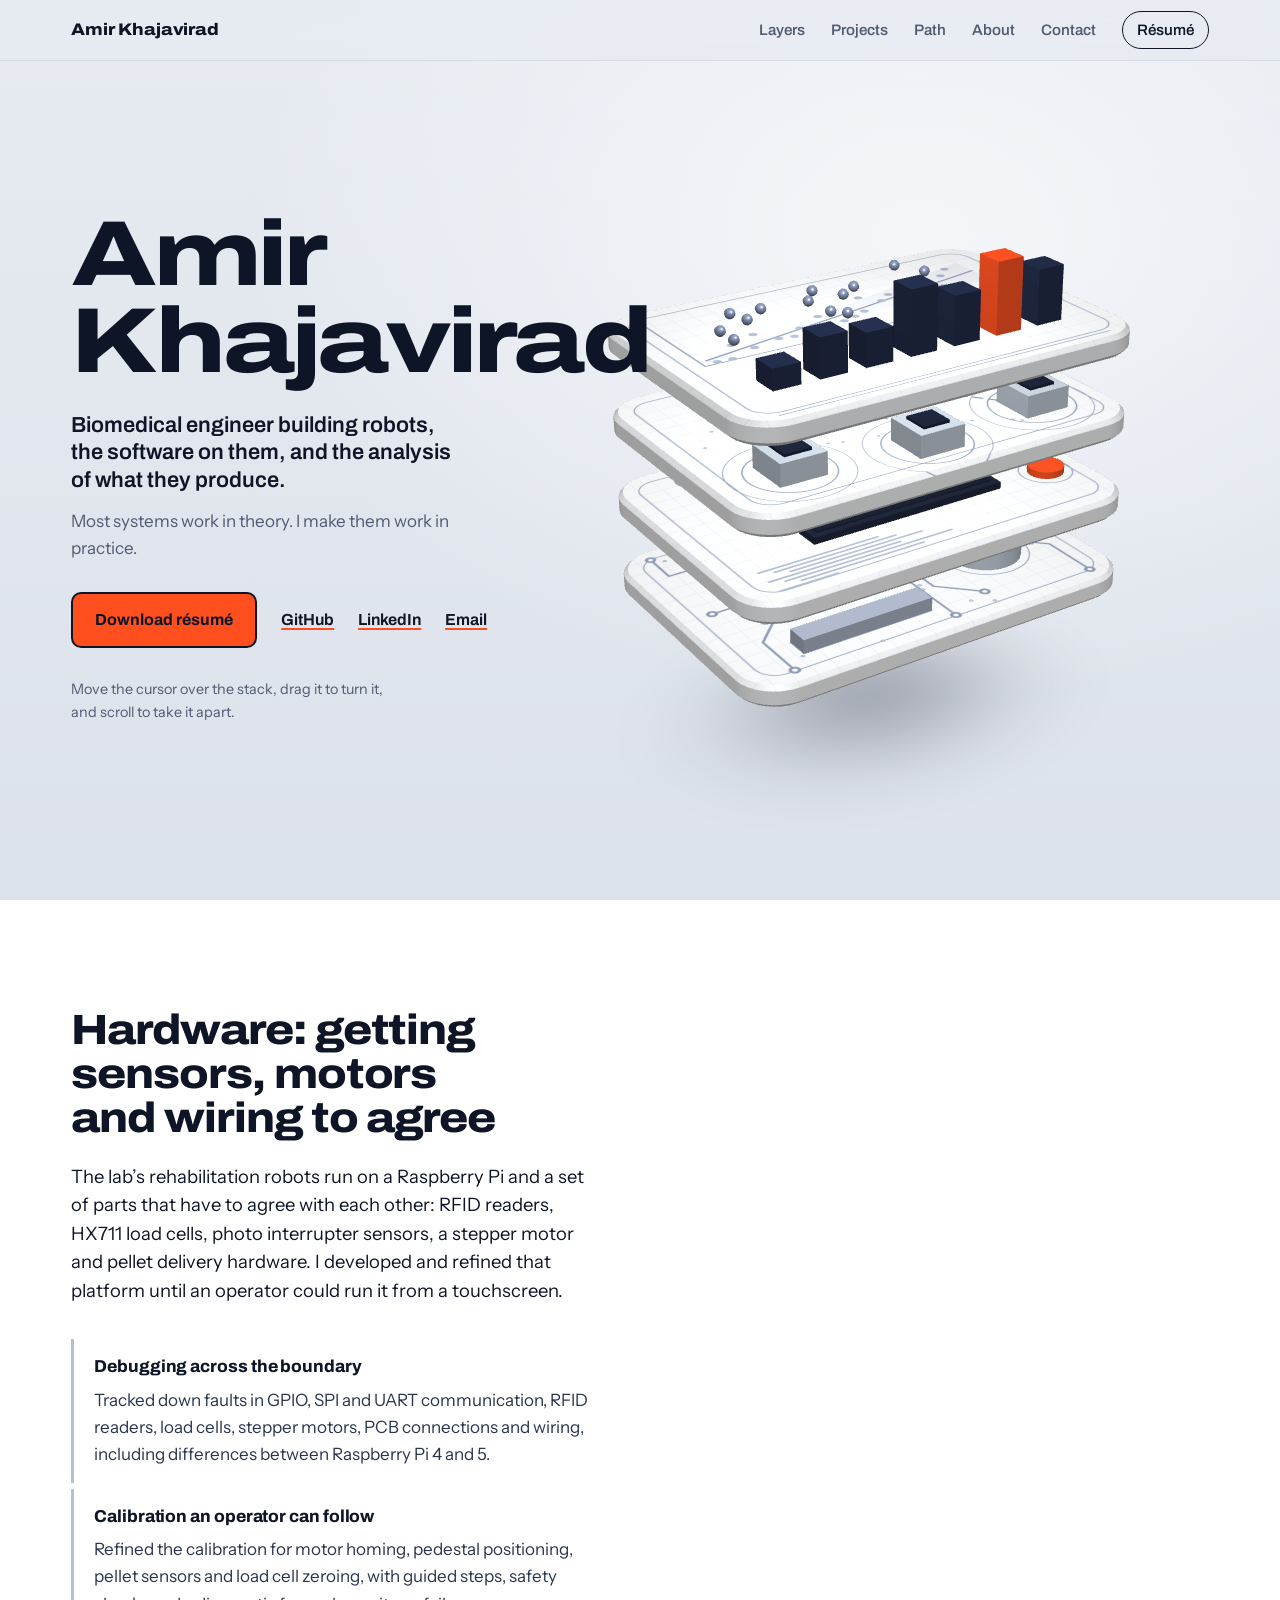
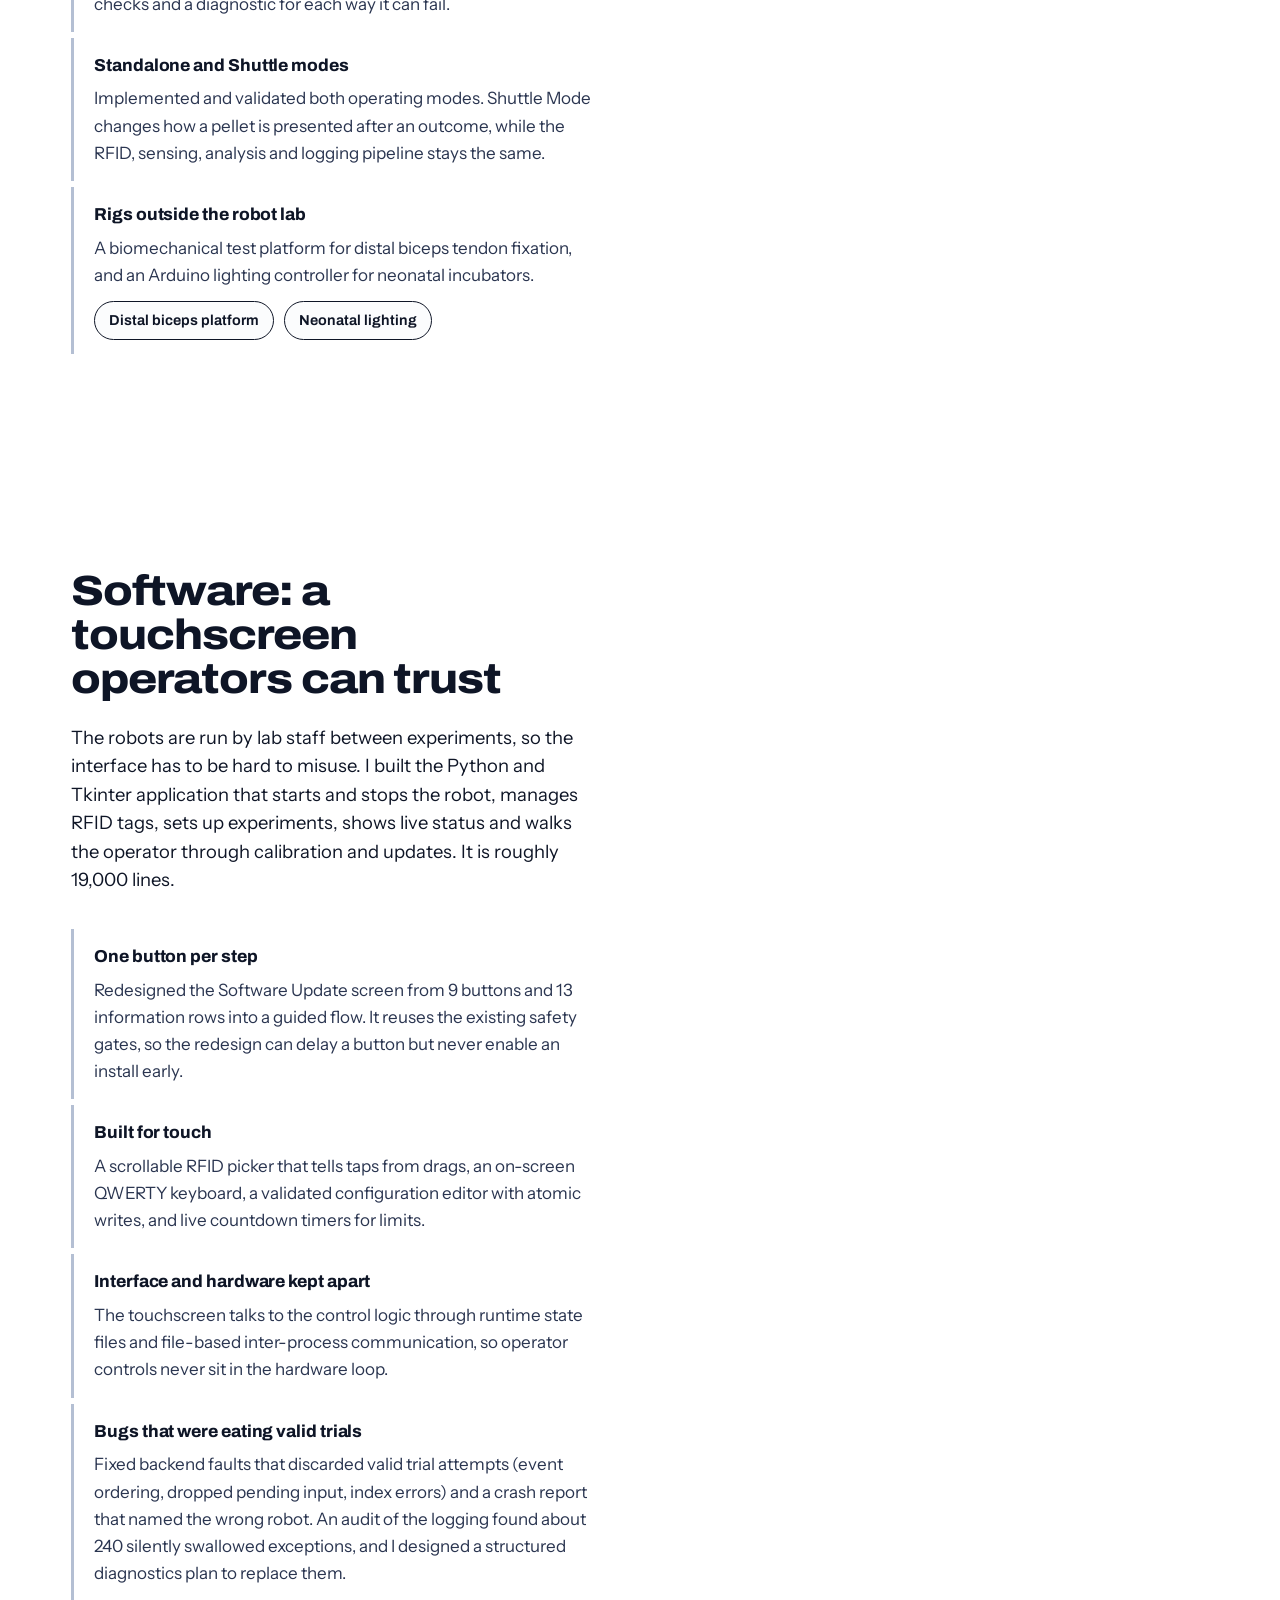
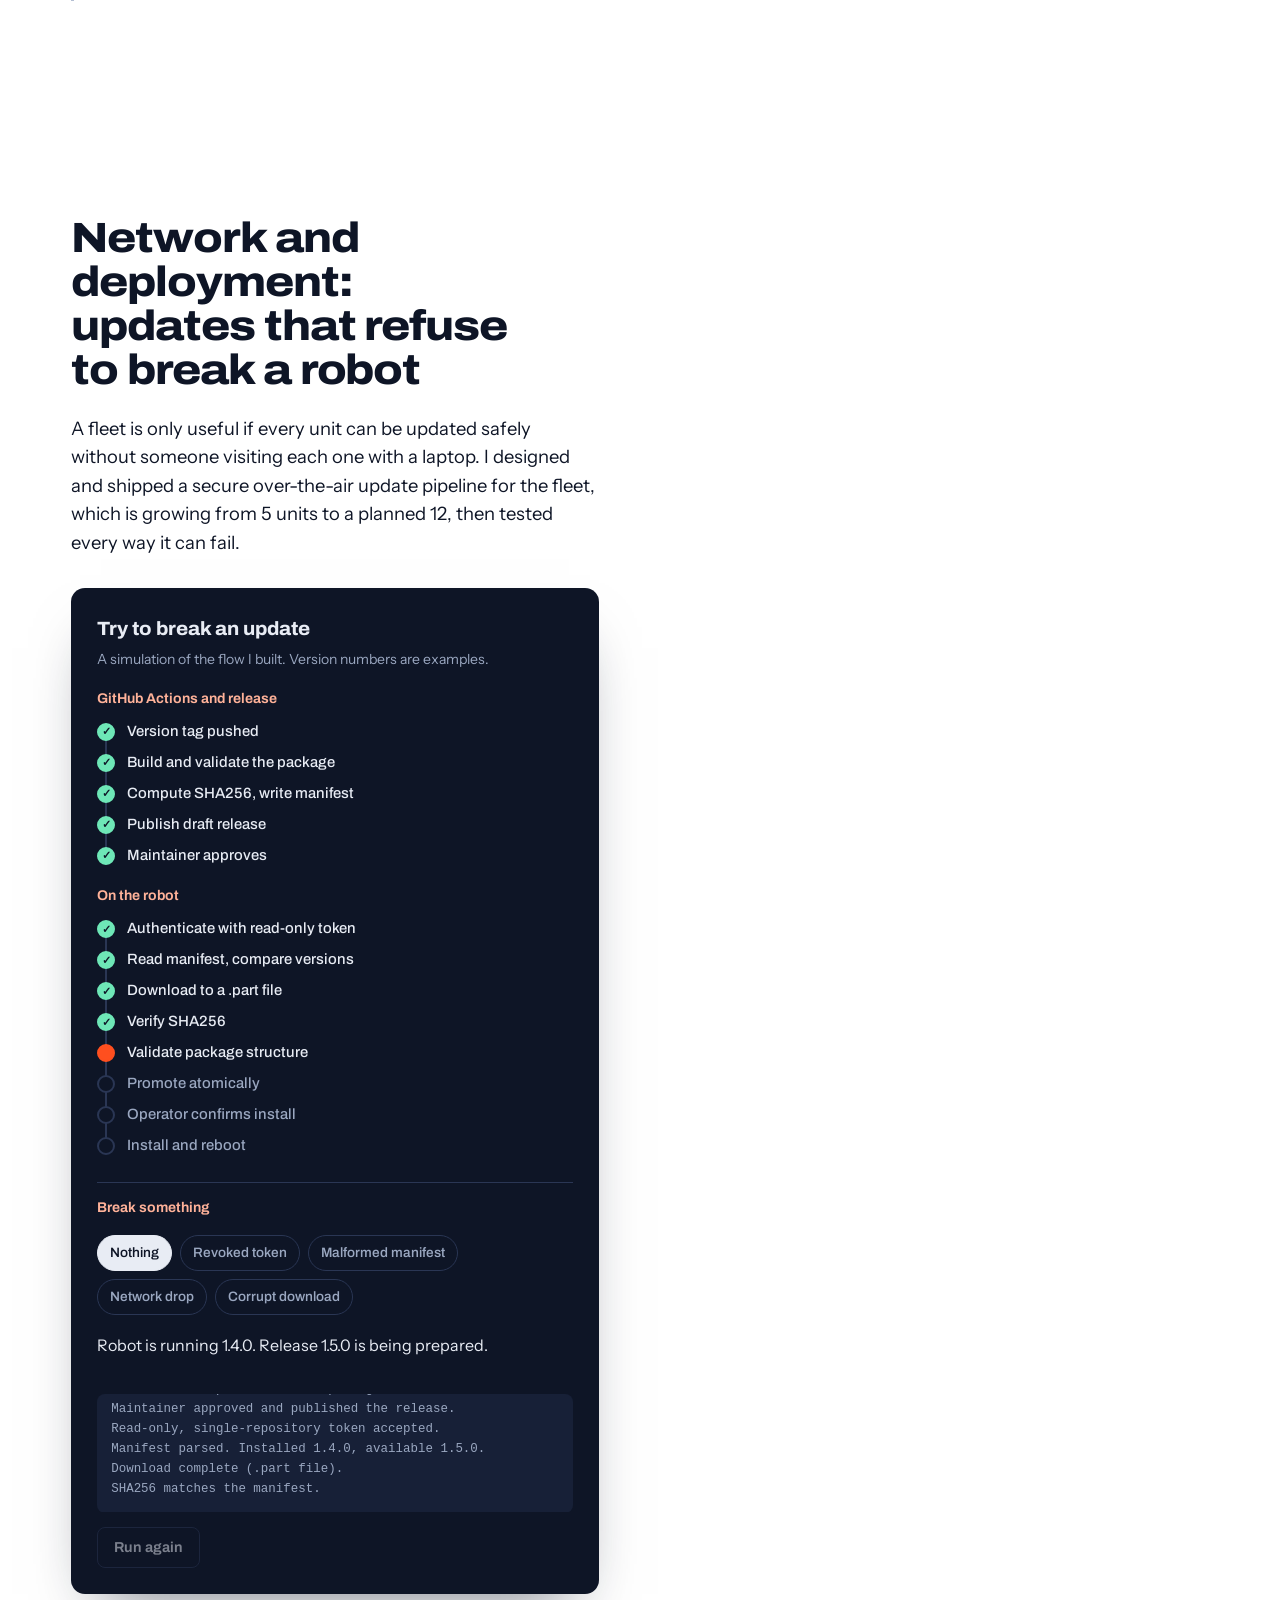
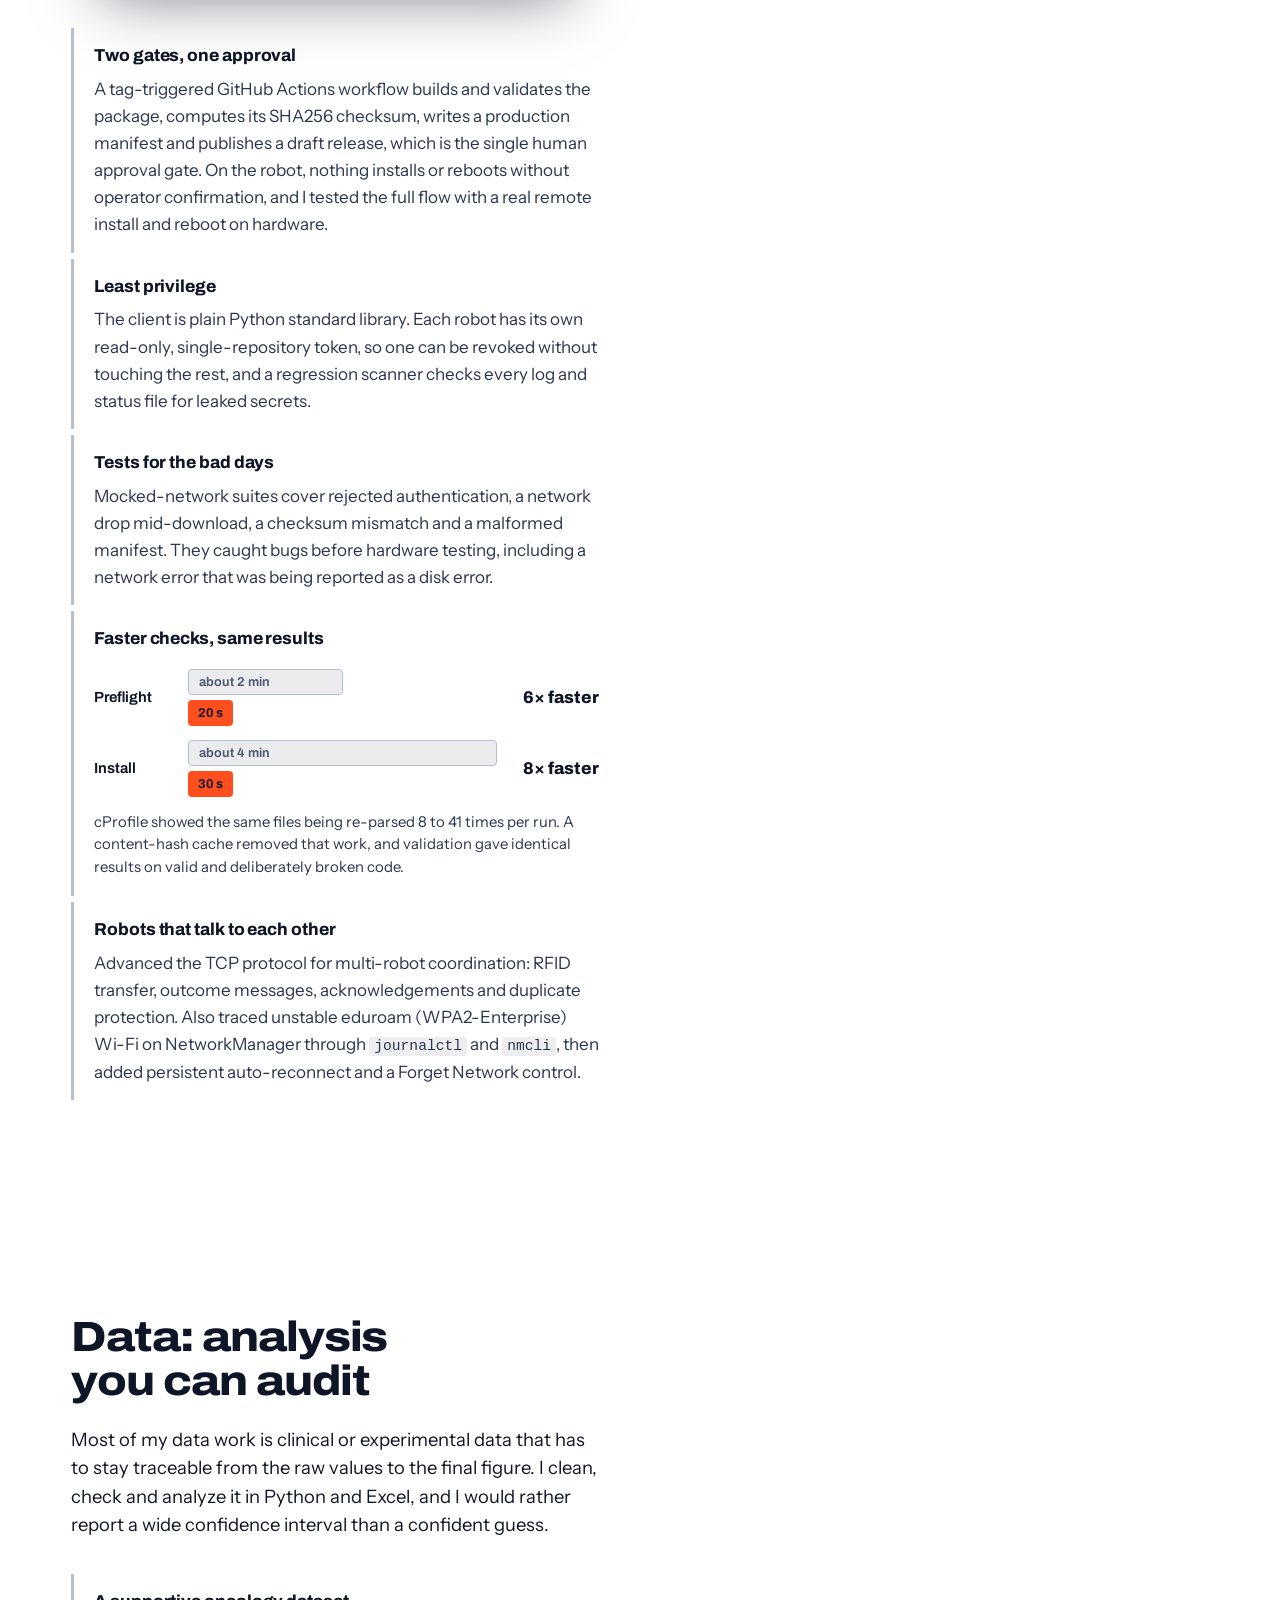
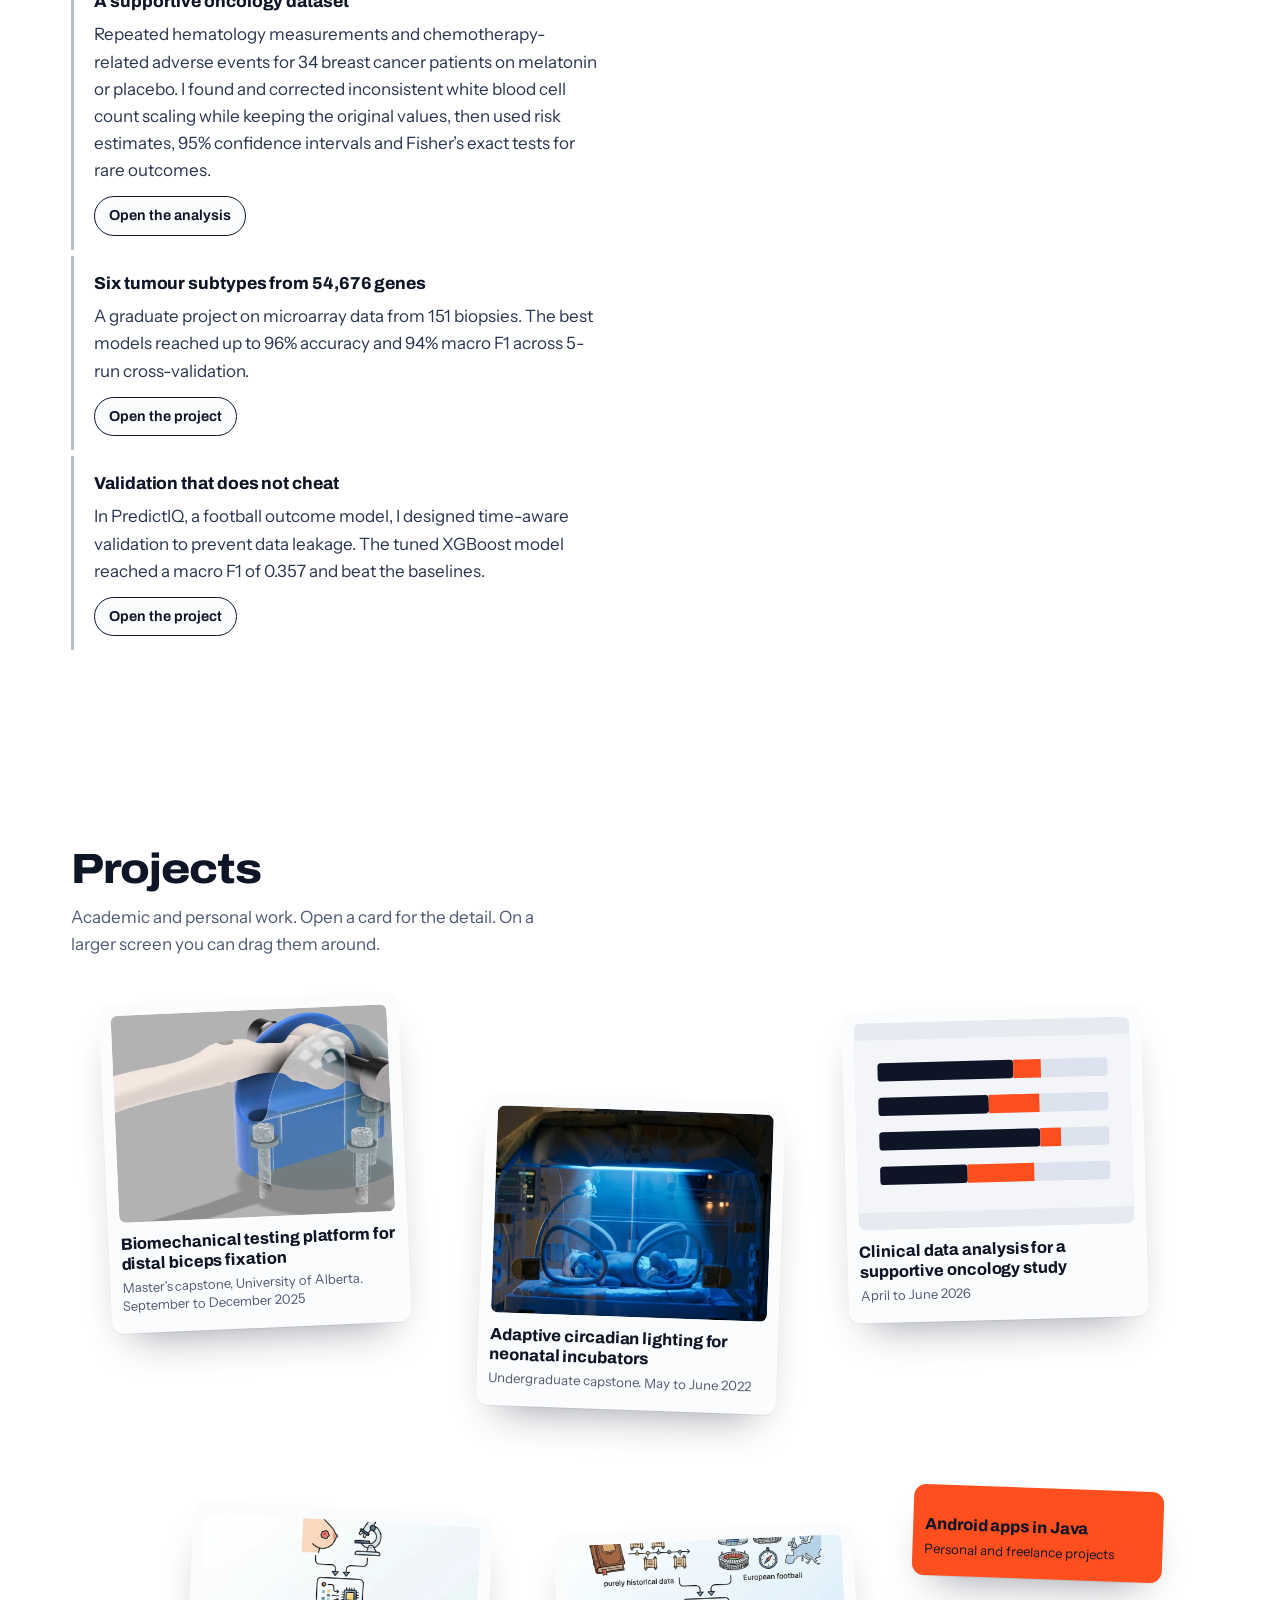
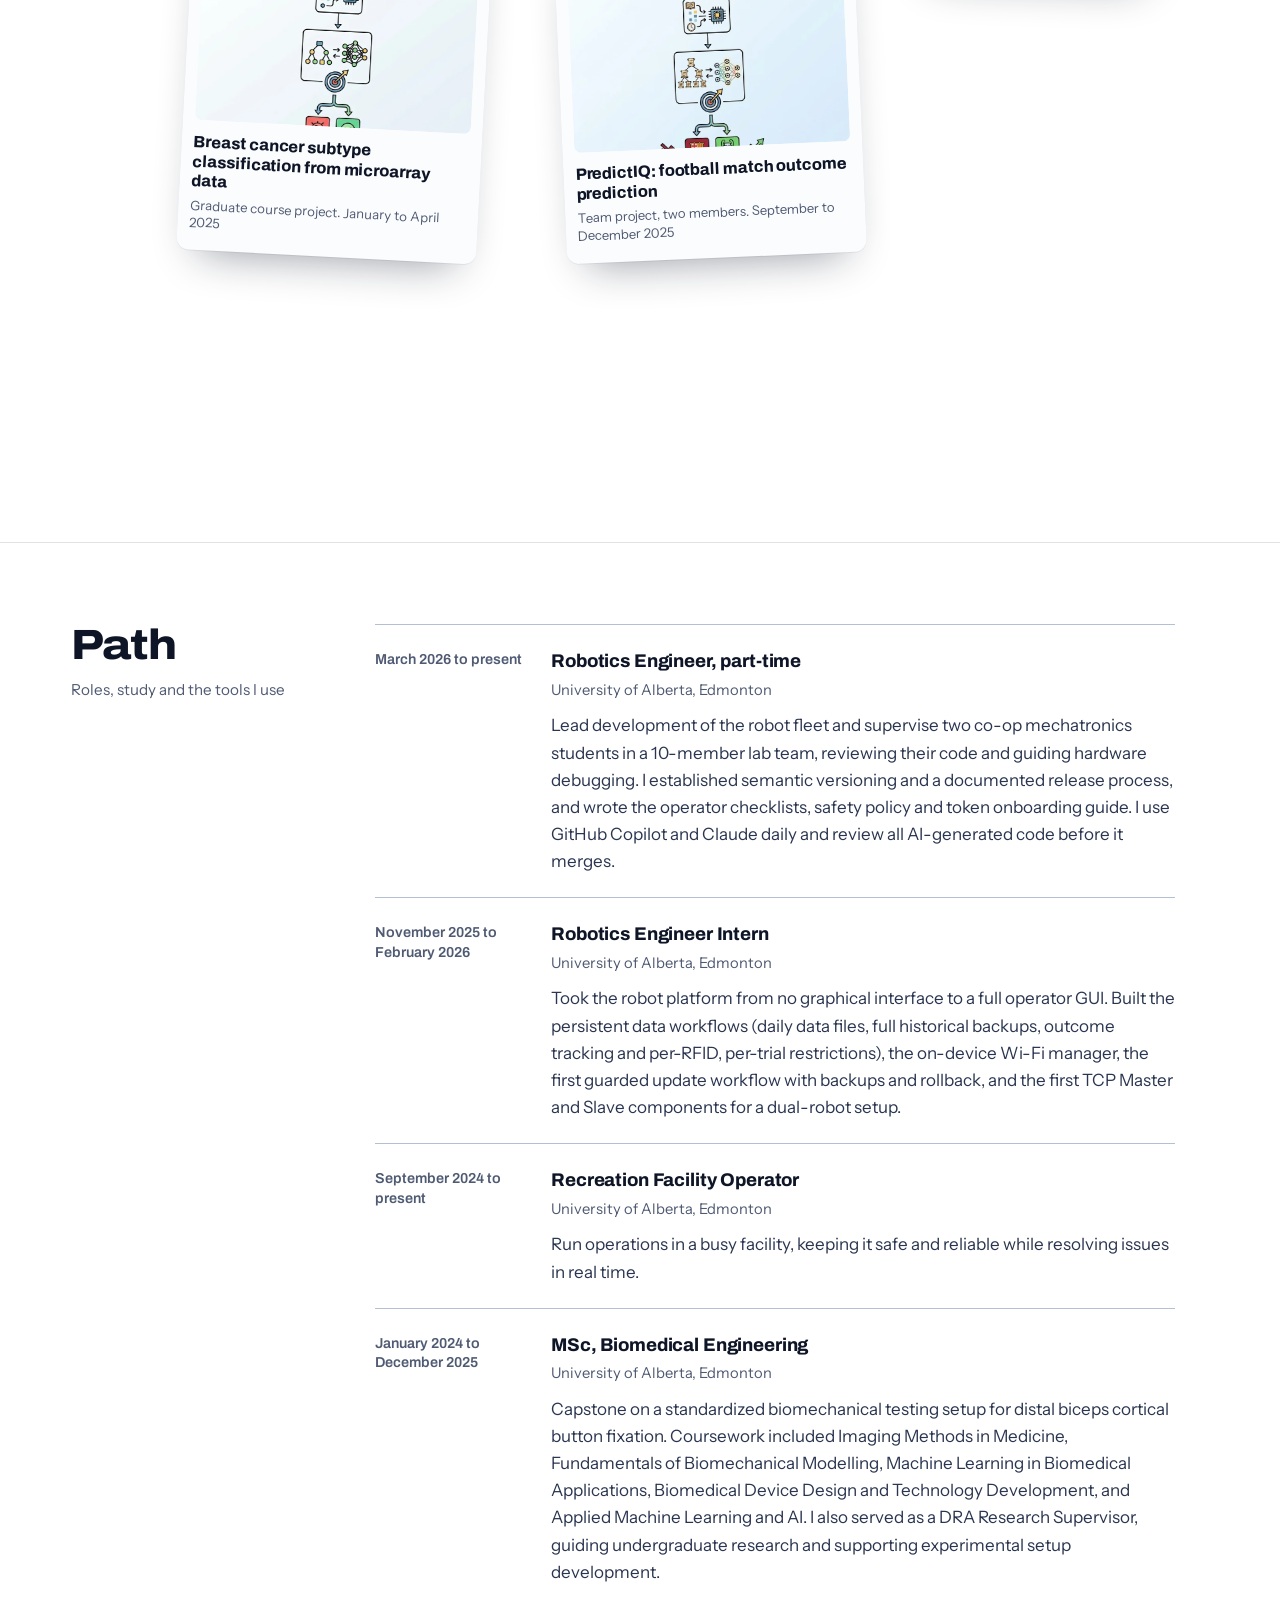
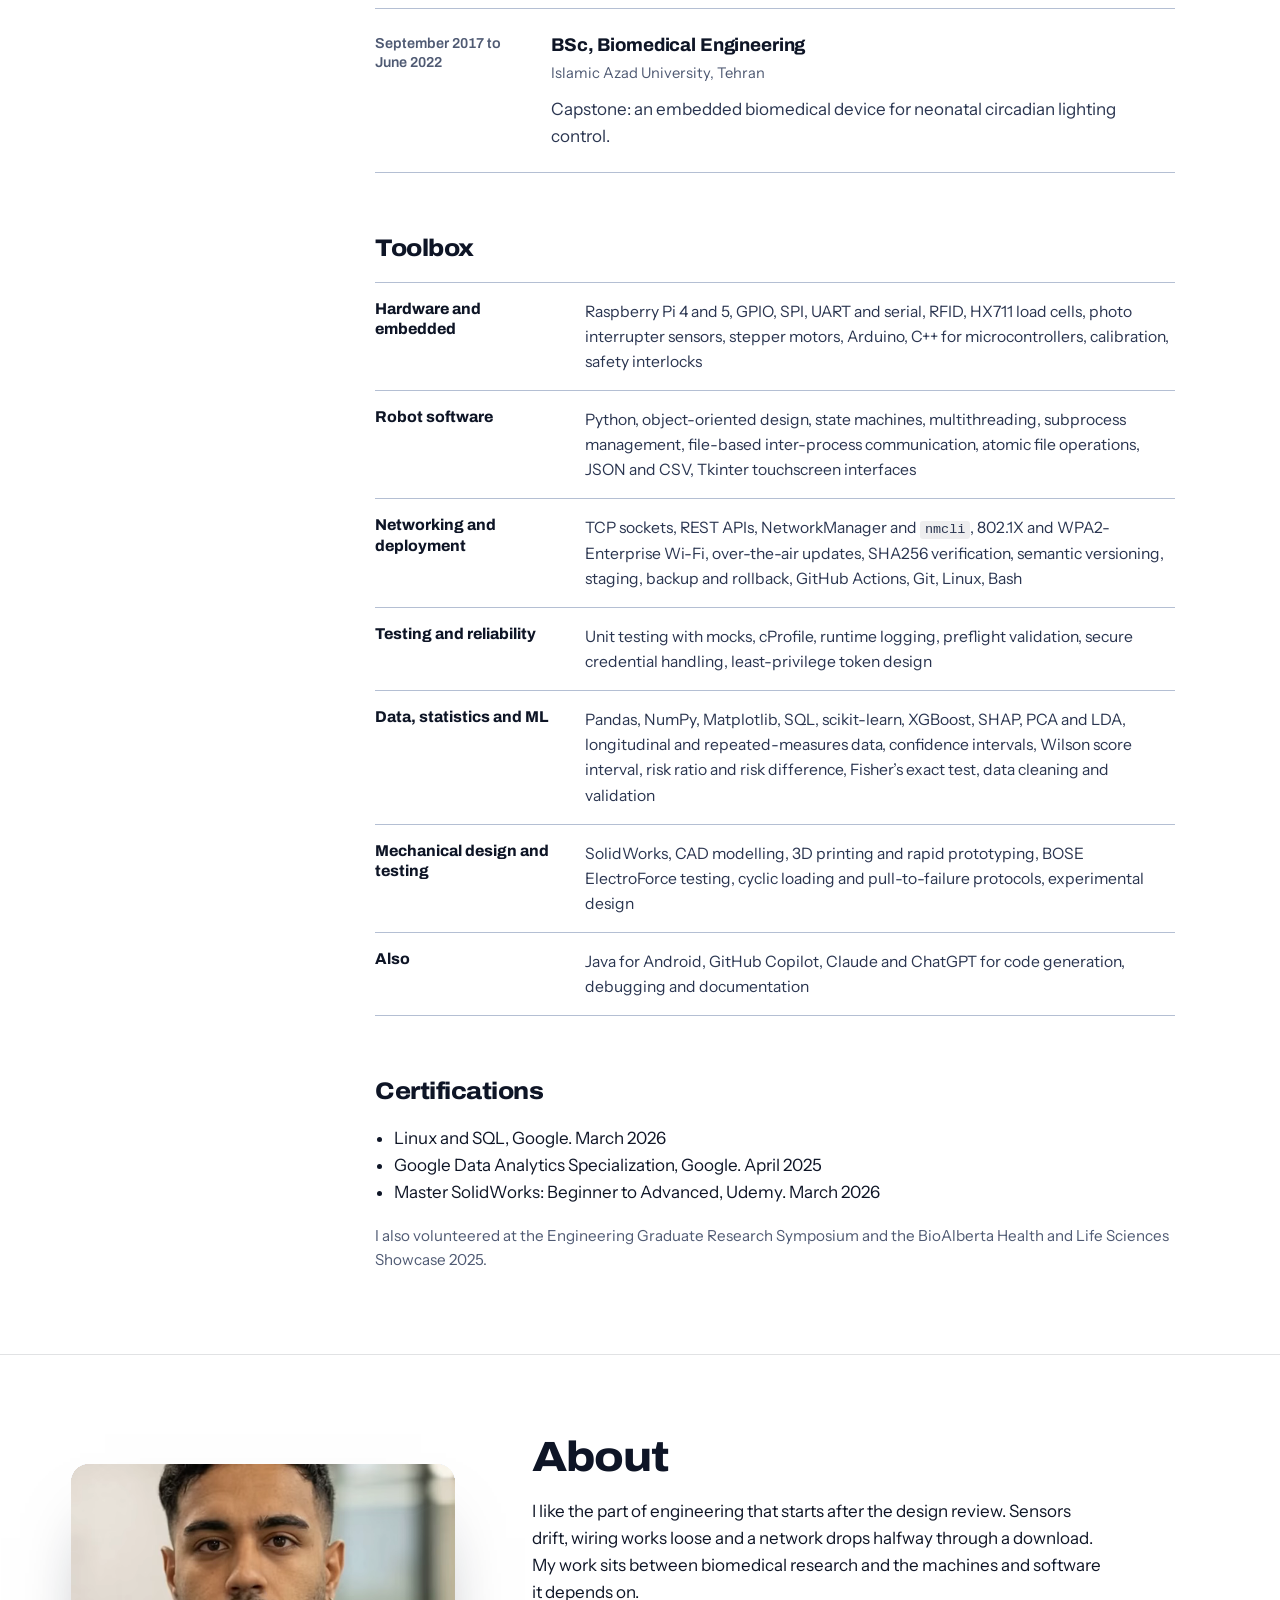
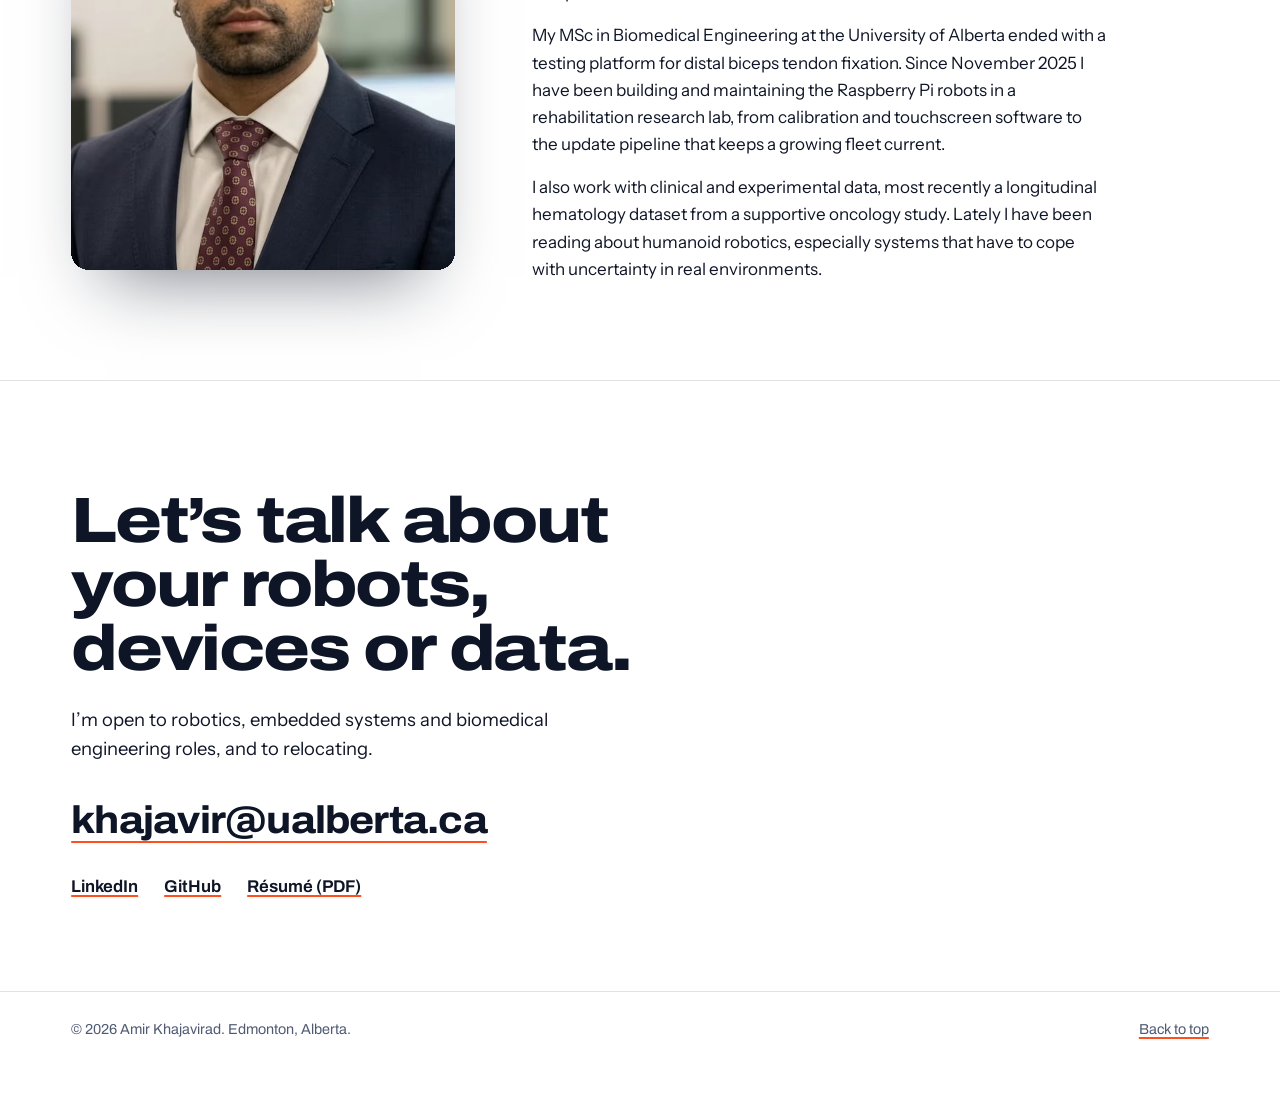
==== commit 8bf870bb: "Refine problem" ====
--- a/index.html
+++ b/index.html
@@ -275,7 +275,7 @@
         <div class="collage" id="collage">
 
             <article class="proj" id="proj-biceps" data-id="biceps" style="--x:3%;--y:10px;--r:-2.5deg">
-                <img class="proj__img" src="images/web/distal-biceps.webp" width="1200" height="731" loading="lazy" alt="Rendering of a 3D printed bone model with a cortical button fixation fixture">
+                <img class="proj__img" src="images/web/distal-biceps.webp" style="--ar: 1200 / 731" width="1200" height="731" loading="lazy" alt="Rendering of a 3D printed bone model with a cortical button fixation fixture">
                 <h3 class="proj__title">Biomechanical testing platform for distal biceps fixation</h3>
                 <p class="proj__meta">Master’s capstone, University of Alberta. September to December 2025</p>
                 <div class="proj__body">
@@ -290,7 +290,7 @@
             </article>
 
             <article class="proj" id="proj-circadian" data-id="circadian" style="--x:36%;--y:110px;--r:2deg">
-                <img class="proj__img" src="images/web/circadian-lighting.webp" width="900" height="810" loading="lazy" alt="A neonatal incubator lit with soft blue light">
+                <img class="proj__img" src="images/web/circadian-lighting.webp" style="--ar: 900 / 810" width="900" height="810" loading="lazy" alt="A neonatal incubator lit with soft blue light">
                 <h3 class="proj__title">Adaptive circadian lighting for neonatal incubators</h3>
                 <p class="proj__meta">Undergraduate capstone. May to June 2022</p>
                 <div class="proj__body">
@@ -331,7 +331,7 @@
             </article>
 
             <article class="proj" id="proj-microarray" data-id="microarray" style="--x:10%;--y:520px;--r:3deg">
-                <img class="proj__img" src="images/web/breast-cancer-ml.webp" width="800" height="800" loading="lazy" alt="Diagram of a machine learning pipeline that classifies breast cancer tissue data">
+                <img class="proj__img" src="images/web/breast-cancer-ml.webp" style="--ar: 800 / 800" width="800" height="800" loading="lazy" alt="Diagram of a machine learning pipeline that classifies breast cancer tissue data">
                 <h3 class="proj__title">Breast cancer subtype classification from microarray data</h3>
                 <p class="proj__meta">Graduate course project. January to April 2025</p>
                 <div class="proj__body">
@@ -346,7 +346,7 @@
             </article>
 
             <article class="proj" id="proj-predictiq" data-id="predictiq" style="--x:43%;--y:540px;--r:-2.5deg">
-                <img class="proj__img" src="images/web/predictiq.webp" width="800" height="800" loading="lazy" alt="Diagram of a machine learning pipeline that predicts football match outcomes from historical data">
+                <img class="proj__img" src="images/web/predictiq.webp" style="--ar: 800 / 800" width="800" height="800" loading="lazy" alt="Diagram of a machine learning pipeline that predicts football match outcomes from historical data">
                 <h3 class="proj__title">PredictIQ: football match outcome prediction</h3>
                 <p class="proj__meta">Team project, two members. September to December 2025</p>
                 <div class="proj__body">
--- a/style.css
+++ b/style.css
@@ -341,8 +341,10 @@
 .portrait__frame > * { position: absolute; will-change: transform; }
 .portrait__plate { inset: -5%; width: 110%; height: 110%; max-width: none; object-fit: cover; transform: translate(calc(var(--px, 0) * -8px), calc(var(--py, 0) * -6px)); filter: saturate(0.9); }
 .portrait__disc { left: 11%; top: 4%; width: 74%; aspect-ratio: 1; border-radius: 50%; background: var(--signal); transform: translate(calc(var(--px, 0) * 16px), calc(var(--py, 0) * 10px)); }
-.portrait__video { inset: 0; width: 100%; height: 100%; max-width: none; object-fit: cover; opacity: 0; transition: opacity 0.6s ease; pointer-events: none; background: var(--bench-lo); }
-.portrait.is-video .portrait__video { opacity: 1; }
+.portrait__video { inset: 0; width: 100%; height: 100%; max-width: none; object-fit: cover; opacity: 0; pointer-events: none; background: var(--bench-lo); }
+/* When the video can be used, its first frame is the portrait from the start, and the still layers stay out of sight. */
+.portrait.video-mode .portrait__video { opacity: 1; }
+.portrait.video-mode .portrait__plate, .portrait.video-mode .portrait__disc, .portrait.video-mode .portrait__cut { opacity: 0; }
 .portrait__cut { left: -2%; bottom: -2%; width: 104%; height: auto; max-width: none; transform: translate(calc(var(--px, 0) * 26px), calc(var(--py, 0) * 12px)); filter: drop-shadow(0 18px 20px rgba(14,21,38,0.35)); }
 
 /* ---------- Contact ---------- */
@@ -371,7 +373,8 @@
     .proj--note { width: min(220px, 26vw); }
 }
 
-@media (max-width: 1200px) {
+/* Text sits over the stack on mid-width screens and on landscape phones, so it gets a soft card. */
+@media (min-width: 901px) and (max-width: 1200px), (max-width: 900px) and (max-height: 500px) {
     .layer__text {
         background: rgba(231, 235, 241, 0.86);
         -webkit-backdrop-filter: blur(10px); backdrop-filter: blur(10px);
@@ -380,51 +383,93 @@
 }
 
 @media (max-width: 900px) {
-    :root { --strip-h: 44svh; }
-    /* The stack is pinned in a strip under the header; the text scrolls beneath it. */
+    .path__grid, .about__grid { grid-template-columns: minmax(0, 1fr); }
+    .path__label { position: static; }
+    .portrait { max-width: 340px; }
+}
+
+/* Phones and tablets held upright: the stack is pinned in a strip under the header and the text scrolls beneath it. */
+@media (max-width: 900px) and (min-height: 501px) {
+    :root { --strip-h: clamp(210px, 34svh, 320px); }
+    .site-header { background: var(--bench); -webkit-backdrop-filter: none; backdrop-filter: none; }
     .scene {
         inset: var(--header-h) 0 auto 0; height: var(--strip-h); z-index: 5;
         background: linear-gradient(180deg, var(--bench-hi), var(--bench));
-        -webkit-mask-image: linear-gradient(#000 93%, transparent); mask-image: linear-gradient(#000 93%, transparent);
+        -webkit-mask-image: linear-gradient(#000 88%, transparent); mask-image: linear-gradient(#000 88%, transparent);
     }
     html { scroll-padding-top: calc(var(--header-h) + var(--strip-h) + 6px); }
     .projects, .path, .about, .contact-block { scroll-margin-top: calc(-1 * var(--strip-h)); }
     .layer__grid { grid-template-columns: minmax(0, 1fr); }
-    .layer { min-height: 0; padding-top: 3svh; padding-bottom: 6svh; }
-    .layer__text {
-        background: rgba(231, 235, 241, 0.9);
-        -webkit-backdrop-filter: blur(10px); backdrop-filter: blur(10px);
-        padding: 22px 20px; border-radius: 18px; border: 1px solid rgba(14,21,38,0.08);
-    }
-    .hero { align-items: flex-start; min-height: 0; padding-top: calc(var(--strip-h) + 14px); padding-bottom: 8svh; }
+    .layer { min-height: 0; padding-top: 30px; padding-bottom: 26px; }
+    .layer + .layer { border-top: 1px solid rgba(14,21,38,0.1); }
+    .layer__lede { margin-top: 16px; font-size: 1.08rem; }
+    .facts { margin-top: 24px; }
+    .facts li { padding-left: 16px; }
+    .hero { align-items: flex-start; min-height: 0; padding-top: calc(var(--strip-h) + 18px); padding-bottom: 34px; }
     .hero__copy { max-width: 34rem; }
-    .path__grid, .about__grid { grid-template-columns: minmax(0, 1fr); }
-    .path__label { position: static; }
-    .portrait { max-width: 340px; }
 }
 
 @media (max-width: 759px) {
     .collage { height: auto; display: grid; grid-template-columns: minmax(0, 1fr); gap: 20px; }
     .proj, .proj--note { position: static; width: auto; transform: none; }
     .js .proj { cursor: pointer; }
+    /* Natural shape on phones (no crop). The ratio is set per image so space is reserved before a lazy image loads. */
+    .proj__img { aspect-ratio: var(--ar, 4 / 3); object-fit: cover; }
+    /* Cards open a dialog; say so, since there is no hover on a phone. */
+    .js .proj::after {
+        content: "View details \2192"; display: block; margin-top: 12px;
+        font-family: var(--display); font-weight: 650; font-size: 0.92rem; color: var(--ink);
+        text-decoration: underline; text-decoration-color: var(--signal); text-decoration-thickness: 2px; text-underline-offset: 0.2em;
+    }
     .timeline li { grid-template-columns: minmax(0, 1fr); gap: 4px; }
     .toolbox > div { grid-template-columns: minmax(0, 1fr); }
 }
 
 @media (max-width: 620px) {
-    :root { --header-h: 86px; }
+    :root { --header-h: 52px; }
     .stage-labels { display: none; }
     body { font-size: 1.02rem; }
     .hero h1 { font-size: 11.6vw; }
-    .site-header__row { flex-wrap: wrap; padding-block: 8px; gap: 2px 16px; }
-    .site-nav { width: 100%; gap: 11px; overflow-x: auto; padding-block: 4px 6px; scrollbar-width: none; font-size: 0.86rem; }
+
+    /* One row, no wrapping: the name is already in the hero, so the header carries navigation only. */
+    .site-header__row { min-height: var(--header-h); padding-block: 0; gap: 0; }
+    .brand { position: absolute; width: 1px; height: 1px; overflow: hidden; clip-path: inset(50%); white-space: nowrap; }
+    .site-nav { width: 100%; justify-content: space-between; gap: 0; font-size: 0.82rem; overflow-x: auto; scrollbar-width: none; }
     .site-nav::-webkit-scrollbar { display: none; }
-    .site-nav a { white-space: nowrap; }
-    .site-nav .site-nav__resume { padding: 3px 10px; }
-    .hero__actions .button { flex: 1 0 100%; text-align: center; }
+    .site-nav a { white-space: nowrap; padding: 15px 5px; }
+    .site-nav .site-nav__resume { padding: 8px 12px; margin-left: 4px; }
+
+    .hero__actions { gap: 4px 18px; }
+    .hero__actions .button { flex: 1 0 100%; text-align: center; margin-bottom: 8px; }
+    .hero__hint { display: none; }
+    .text-link, .contact-block__links a, .site-footer a { display: inline-block; padding-block: 9px; }
+    .contact-block__links { gap: 0 22px; }
+
+    .layer h2 { font-size: 1.65rem; }
+    .layer__lede { font-size: 1.04rem; }
+    .projects__head h2, .path h2, .about h2 { font-size: 1.75rem; }
+
+    .pipeline { padding: 16px; margin-top: 24px; }
+    .stage { min-height: 29px; font-size: 0.9rem; }
+    .stage-group { margin-top: 12px; }
+    .faults span { padding: 8px 12px; }
+    .pipeline__result { min-height: 2.9em; }
+    .pipeline__log { height: 6.2rem; }
+    .pipeline__run, .pipeline__confirm { min-height: 40px; }
+
     .speed__row { grid-template-columns: minmax(0, 1fr) auto; }
     .speed__bars { grid-column: 1 / -1; grid-row: 2; }
     .speed__gain { grid-column: 2; grid-row: 1; }
+
+    .contact-block { padding-block: 64px 56px; }
+    .site-footer__row { gap: 0 16px; }
+}
+
+@media (max-width: 380px) {
+    .site-nav { font-size: 0.78rem; }
+    .site-nav a { padding-inline: 3px; }
+    .site-nav .site-nav__resume { padding: 8px 10px; margin-left: 2px; }
+    .hero h1 { font-size: 11.2vw; }
 }
 
 @media (prefers-reduced-motion: reduce) {
